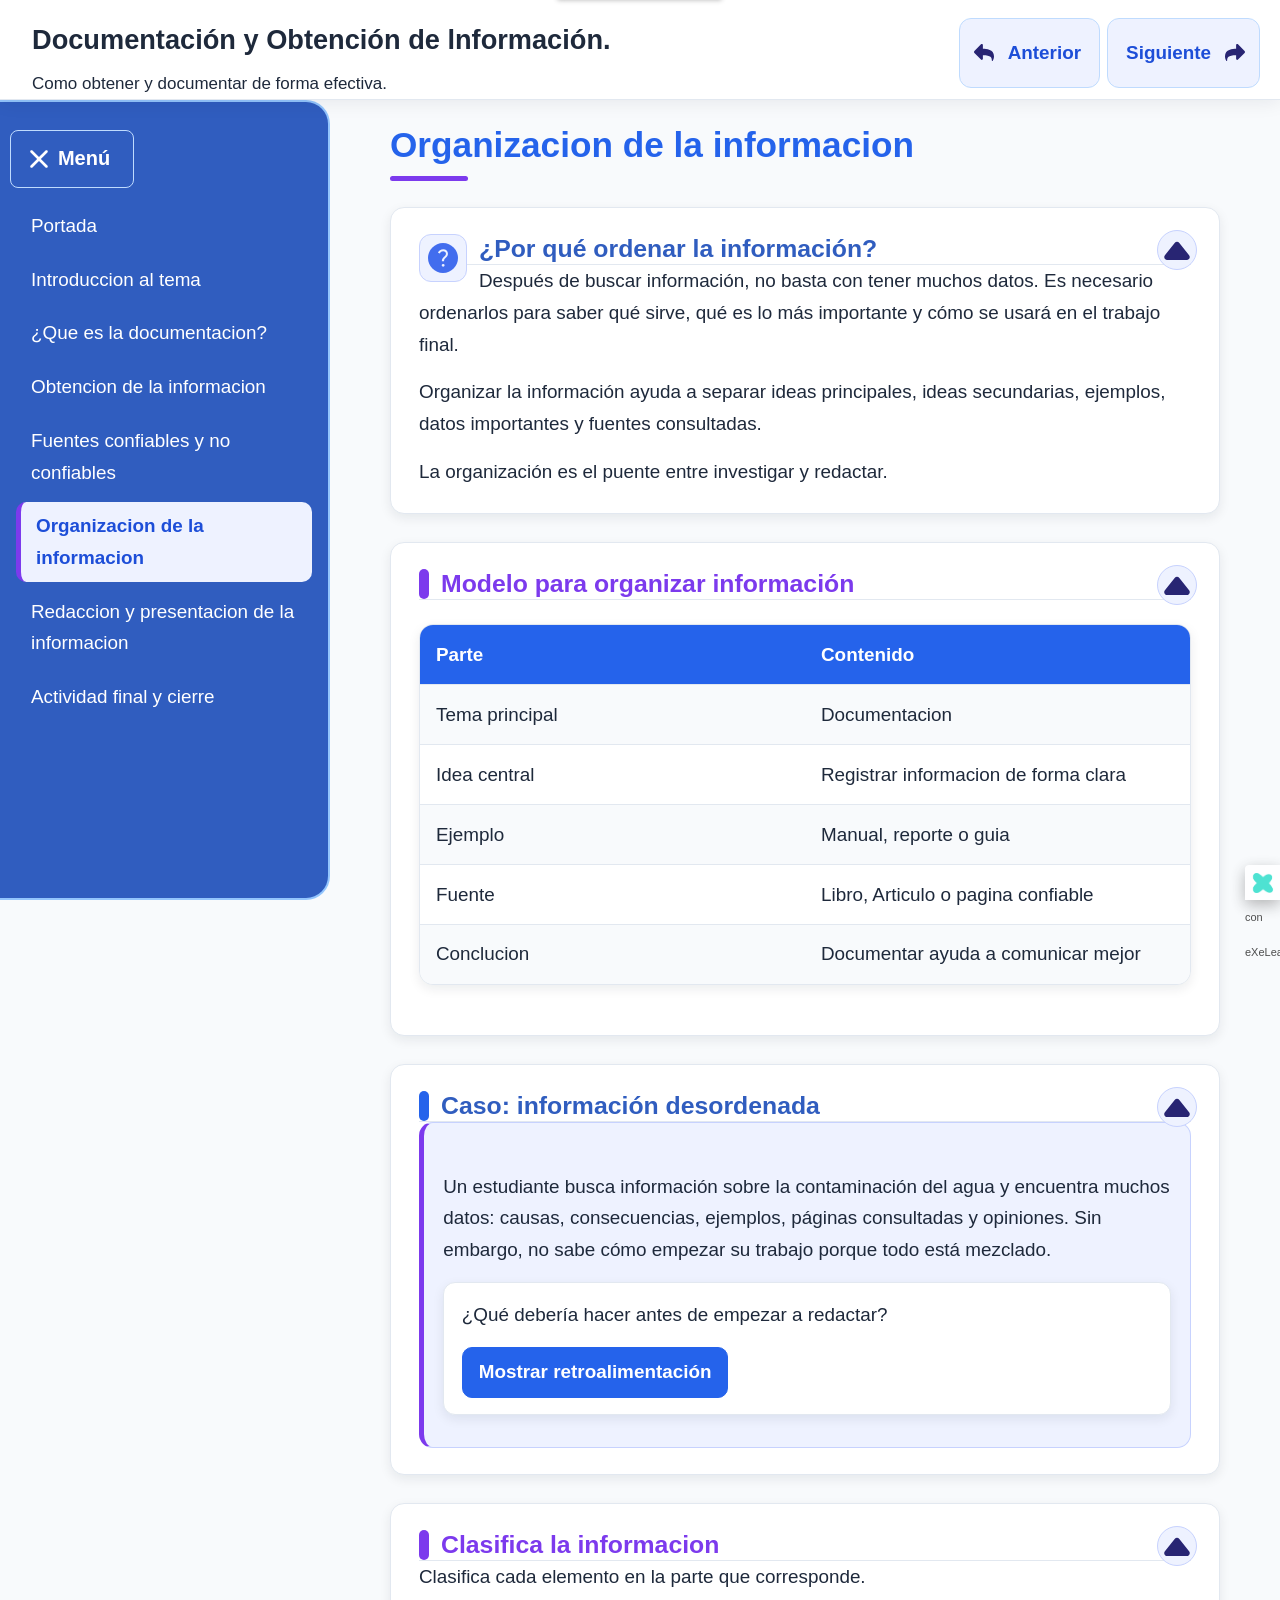
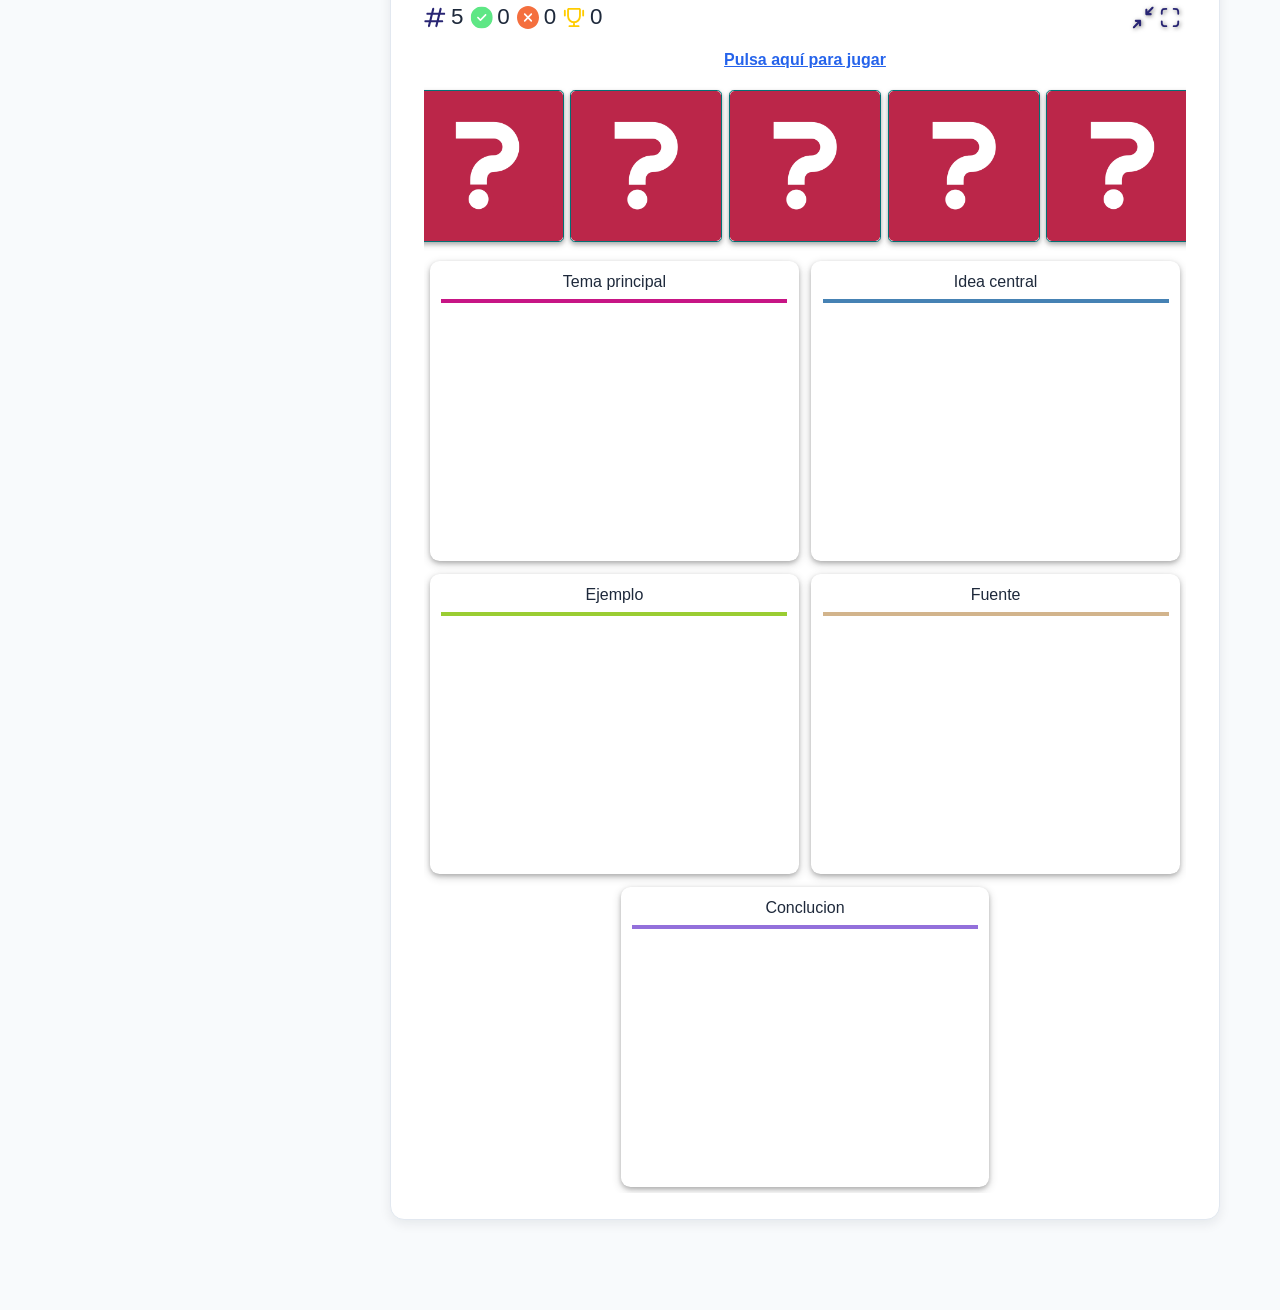
==== html/organizacion-de-la-informacion.html @ 69bf5f98 "first commit" ====
<!DOCTYPE html>
<html lang="es" id="exe-page-mq130oiy-ydrjryz20">
<head>
<meta charset="utf-8">
<meta name="generator" content="eXeLearning v4.0.0">
<meta name="viewport" content="width=device-width, initial-scale=1">
<title>Organizacion de la informacion | Documentación y Obtención de lnformación. </title>
<link rel="icon" type="image/x-icon" href="../libs/favicon.ico">
<meta name="description" content="Explicar la importancia de la documentación y la obtención de información, mostrando cómo identificar fuentes confiables, organizar datos relevantes y transformar la información encontrada en conocimiento útil.">
<script>document.querySelector("html").classList.add("js");</script><script src="../libs/jquery/jquery.min.js"> </script><script src="../libs/common_i18n.js"> </script><script src="../libs/common.js"> </script><script src="../libs/exe_export.js"> </script><script src="../libs/bootstrap/bootstrap.bundle.min.js"> </script><link rel="stylesheet" href="../libs/bootstrap/bootstrap.min.css">
<script src="../idevices/text/text.js"></script><link rel="stylesheet" href="../idevices/text/text.css">
<script src="../idevices/casestudy/casestudy.js"></script><link rel="stylesheet" href="../idevices/casestudy/casestudy.css">
<script src="../idevices/classify/classify.js"></script><link rel="stylesheet" href="../idevices/classify/classify.css">
<script src="../libs/jquery-ui/jquery-ui.min.js"> </script>
<link rel="stylesheet" href="../content/css/base.css"><script src="../theme/style.js"> </script><link rel="stylesheet" href="../theme/style.css">
</head>
<body class="exe-export exe-web-site">
<script>document.body.className+=" js"</script>
<div class="exe-content exe-export pre-js siteNav-hidden"><a href="#page-mq130oiy-ydrjryz20" id="skipNav">Skip to content</a> <nav id="siteNav">
<ul>
<li> <a href="../index.html" class="main-node no-ch">Portada</a>
</li>
<li> <a href="../html/introduccion-al-tema.html" class="no-ch">Introduccion al tema</a>
</li>
<li> <a href="../html/que-es-la-documentacion.html" class="no-ch">¿Que es la documentacion?</a>
</li>
<li> <a href="../html/obtencion-de-la-informacion.html" class="no-ch">Obtencion de la informacion</a>
</li>
<li> <a href="../html/fuentes-confiables-y-no-confiables.html" class="no-ch">Fuentes confiables y no confiables</a>
</li>
<li class="active"> <a href="../html/organizacion-de-la-informacion.html" class="active no-ch">Organizacion de la informacion</a>
</li>
<li> <a href="../html/redaccion-y-presentacion-de-la-informacion.html" class="no-ch">Redaccion y presentacion de la informacion</a>
</li>
<li> <a href="../html/actividad-final-y-cierre.html" class="no-ch">Actividad final y cierre</a>
</li>
</ul>
</nav><main id="page-mq130oiy-ydrjryz20" class="page"> 
<header class="main-header">
<div class="package-header"><p class="package-title">Documentación y Obtención de lnformación. </p>
<p class="package-subtitle">Como obtener y documentar de forma efectiva. </p></div>
<div class="page-header"><h1 class="page-title">Organizacion de la informacion</h1></div>
</header><div id="page-content-page-mq130oiy-ydrjryz20" class="page-content">
<article id="block-1780632795931-3uf48lywb" class="box">
<header class="box-head">
<div class="box-icon exe-icon">
<img src="../theme/icons/ask.svg" alt="">
</div>
<h1 class="box-title">¿Por qué ordenar la información?</h1>
<button class="box-toggle box-toggle-on" title="Toggle content">
<span>Toggle content</span>
</button></header>
<div class="box-content">
<div id="idevice-1780632795929-e2ppv6l71" class="idevice_node text" data-idevice-path="../idevices/text/" data-idevice-type="text" data-idevice-component-type="json" data-idevice-json-data="{&quot;ideviceId&quot;:&quot;idevice-1780632795929-e2ppv6l71&quot;}">
<div class="exe-text-template">
    <p>Después de buscar información, no basta con tener muchos datos. Es necesario ordenarlos para saber qué sirve, qué es lo más importante y cómo se usará en el trabajo final.</p>
<p>Organizar la información ayuda a separar ideas principales, ideas secundarias, ejemplos, datos importantes y fuentes consultadas.</p>
<p>La organización es el puente entre investigar y redactar.</p>
</div>
</div>
</div>
</article><article id="block-1780632850850-bao7h6eqj" class="box">
<header class="box-head no-icon">
<h1 class="box-title">Modelo para organizar información</h1>
<button class="box-toggle box-toggle-on" title="Toggle content">
<span>Toggle content</span>
</button></header>
<div class="box-content">
<div id="idevice-1780632850847-moa2357rj" class="idevice_node text" data-idevice-path="../idevices/text/" data-idevice-type="text" data-idevice-component-type="json" data-idevice-json-data="{&quot;ideviceId&quot;:&quot;idevice-1780632850847-moa2357rj&quot;}">
<div class="exe-text-template">
    <table style="width: 100%;" border="1">
<tbody>
<tr>
<td style="width: 49.9147%;">Parte</td>
<td style="width: 49.9147%;">Contenido</td>
</tr>
<tr>
<td style="width: 49.9147%;">Tema principal</td>
<td style="width: 49.9147%;">Documentacion</td>
</tr>
<tr>
<td style="width: 49.9147%;">Idea central</td>
<td style="width: 49.9147%;">Registrar informacion de forma clara</td>
</tr>
<tr>
<td style="width: 49.9147%;">Ejemplo</td>
<td style="width: 49.9147%;">Manual, reporte o guia</td>
</tr>
<tr>
<td style="width: 49.9147%;">Fuente</td>
<td style="width: 49.9147%;">Libro, Articulo o pagina confiable</td>
</tr>
<tr>
<td style="width: 49.9147%;">Conclucion</td>
<td style="width: 49.9147%;">Documentar ayuda a comunicar mejor</td>
</tr>
</tbody>
</table>
</div>
</div>
</div>
</article><article id="block-1780632972766-osoeto1he" class="box">
<header class="box-head no-icon">
<h1 class="box-title">Caso: información desordenada</h1>
<button class="box-toggle box-toggle-on" title="Toggle content">
<span>Toggle content</span>
</button></header>
<div class="box-content">
<div id="idevice-1780632972763-qhywcb0l6" class="idevice_node casestudy" data-idevice-path="../idevices/casestudy/" data-idevice-type="casestudy" data-idevice-component-type="json" data-idevice-json-data="{&quot;id&quot;:&quot;idevice-1780632972763-qhywcb0l6&quot;,&quot;typeGame&quot;:&quot;Case study&quot;,&quot;history&quot;:&quot;&lt;p&gt;Un estudiante busca información sobre la contaminación del agua y encuentra muchos datos: causas, consecuencias, ejemplos, páginas consultadas y opiniones. Sin embargo, no sabe cómo empezar su trabajo porque todo está mezclado.&lt;/p&gt;&quot;,&quot;textInfoDurationInput&quot;:&quot;&quot;,&quot;textInfoDurationTextInput&quot;:&quot;Duración&quot;,&quot;textInfoParticipantsInput&quot;:&quot;&quot;,&quot;textInfoParticipantsTextInput&quot;:&quot;Agrupamiento&quot;,&quot;activities&quot;:[{&quot;activity&quot;:&quot;&lt;p&gt;¿Qué debería hacer antes de empezar a redactar?&lt;/p&gt;&quot;,&quot;feedback&quot;:&quot;&lt;p&gt;Debe organizar la información en partes: tema principal, ideas centrales, ejemplos, datos importantes, fuentes y conclusión.&lt;/p&gt;&quot;,&quot;buttonCaption&quot;:&quot;Mostrar retroalimentación&quot;}]}" data-idevice-template="casestudy.html">
<div class="exe-casestudy-container">
  
        <div class="caseStudyContent">            
            <div class="CSP-Info mb-3">
                
            <dl>
                <div class="inline"><dt><span title=""></span></dt><dd></dd></div>
                <div class="inline"><dt><span title=""></span></dt><dd></dd></div>
            </dl>
            </div>
            <div class="CSP-History mb-3" >
                <p>Un estudiante busca información sobre la contaminación del agua y encuentra muchos datos: causas, consecuencias, ejemplos, páginas consultadas y opiniones. Sin embargo, no sabe cómo empezar su trabajo porque todo está mezclado.</p>
            </div>
            <div class="CSP-Activities mb-3">
                
                <div class="CSP-ActivityDiv ">
                    <div class="CSP-Activity mb-3">
                        <p>¿Qué debería hacer antes de empezar a redactar?</p>
                    </div>
                    
                    <div class="iDevice_buttons feedback-button js-required">
                        <input type="button" class="CSP-FeedbackBtn feedbacktooglebutton" value="Mostrar retroalimentación">
                    </div>
                    <div class="CSP-FeedbackText feedback js-feedback js-hidden" style="display: none;">
                        <p>Debe organizar la información en partes: tema principal, ideas centrales, ejemplos, datos importantes, fuentes y conclusión.</p>
                    </div>
                </div>
            
            </div>
        </div>
    
</div>

</div>
</div>
</article><article id="block-1780633073480-3ddskd3pc" class="box">
<header class="box-head no-icon">
<h1 class="box-title">Clasifica la informacion</h1>
<button class="box-toggle box-toggle-on" title="Toggle content">
<span>Toggle content</span>
</button></header>
<div class="box-content">
<div id="idevice-1780633073474-6l56wuus0" class="idevice_node classify" data-idevice-path="../idevices/classify/" data-idevice-type="classify">
<div class="clasifica-IDevice"><div class="game-evaluation-ids js-hidden" data-id="idevice-1780633073474-6l56wuus0" data-evaluationb="false" data-evaluationid="a6e4c519-b3cd-446b-b4f0-3c8caa23bd8f"></div><div class="clasifica-feedback-game"></div><div class="clasifica-instructions"><p>Clasifica cada elemento en la parte que corresponde.</p></div><div class="clasifica-DataGame js-hidden">%E9%B0%E6%EB%E2%F7%D5%F3%FF%F7%B0%A8%B0%D1%FE%F3%E1%FB%F4%FB%F1%F3%B0%BE%B0%F3%E7%E6%FA%FD%E0%B0%A8%B0%B0%BE%B0%FB%FC%E1%E6%E0%E7%F1%E6%FB%FD%FC%E1%B0%A8%B0%AE%E2%AC%D1%FE%F3%E1%FB%F4%FB%F1%F3%B2%F1%F3%F6%F3%B2%F7%FE%F7%FF%F7%FC%E6%FD%B2%F7%FC%B2%FE%F3%B2%E2%F3%E0%E6%F7%B2%E3%E7%F7%B2%F1%FD%E0%E0%F7%E1%E2%FD%FC%F6%F7%BC%AE%BD%E2%AC%B0%BE%B0%E1%FA%FD%E5%DF%FB%FC%FB%FF%FB%E8%F7%B0%A8%F4%F3%FE%E1%F7%BE%B0%FB%E6%FB%FC%F7%E0%F3%E0%EB%B0%A8%E9%B0%E1%FA%FD%E5%D1%FE%E7%F7%B0%A8%F4%F3%FE%E1%F7%BE%B0%F1%FE%E7%F7%D5%F3%FF%F7%B0%A8%B0%B0%BE%B0%E2%F7%E0%F1%F7%FC%E6%F3%F5%F7%D1%FE%E7%F7%B0%A8%A6%A2%BE%B0%E1%FA%FD%E5%D1%FD%F6%F7%D3%F1%F1%F7%E1%E1%B0%A8%F4%F3%FE%E1%F7%BE%B0%F1%FD%F6%F7%D3%F1%F1%F7%E1%E1%B0%A8%B0%B0%BE%B0%FF%F7%E1%E1%F3%F5%F7%D1%FD%F6%F7%D3%F1%F1%F7%E1%E1%B0%A8%B0%B0%EF%BE%B0%E5%FD%E0%F6%E1%D5%F3%FF%F7%B0%A8%C9%E9%B0%E6%EB%E2%F7%B0%A8%A3%BE%B0%EA%B0%A8%A2%BE%B0%EB%B0%A8%A2%BE%B0%F3%E7%E6%FA%FD%E0%B0%A8%B0%B0%BE%B0%F3%FE%E6%B0%A8%B0%B0%BE%B0%E7%E0%FE%B0%A8%B0%B0%BE%B0%F3%E7%F6%FB%FD%B0%A8%B0%B0%BE%B0%F7%C6%F7%EA%E6%B0%A8%B0%D6%FD%F1%E7%FF%F7%FC%E6%F3%F1%FB%FD%FC%B0%BE%B0%F1%FD%FE%FD%E0%B0%A8%B0%B1%A2%A2%A2%A2%A2%A2%B0%BE%B0%F0%F3%F1%F9%F1%FD%FE%FD%E0%B0%A8%B0%B1%F4%F4%F4%F4%F4%F4%B0%BE%B0%F5%E0%FD%E7%E2%B0%A8%A2%BE%B0%FF%E1%F5%DA%FB%E6%B0%A8%B0%B0%BE%B0%FF%E1%F5%D7%E0%E0%FD%E0%B0%A8%B0%B0%EF%BE%E9%B0%E6%EB%E2%F7%B0%A8%A3%BE%B0%EA%B0%A8%A2%BE%B0%EB%B0%A8%A2%BE%B0%F3%E7%E6%FA%FD%E0%B0%A8%B0%B0%BE%B0%F3%FE%E6%B0%A8%B0%B0%BE%B0%E7%E0%FE%B0%A8%B0%B0%BE%B0%F3%E7%F6%FB%FD%B0%A8%B0%B0%BE%B0%F7%C6%F7%EA%E6%B0%A8%B0%C0%F7%F5%FB%E1%E6%E0%F3%E0%B2%FB%FC%F4%FD%E0%FF%F3%F1%FB%FD%FC%B2%F6%F7%B2%F4%FD%E0%FF%F3%B2%F1%FE%F3%E0%F3%B0%BE%B0%F1%FD%FE%FD%E0%B0%A8%B0%B1%A2%A2%A2%A2%A2%A2%B0%BE%B0%F0%F3%F1%F9%F1%FD%FE%FD%E0%B0%A8%B0%B1%F4%F4%F4%F4%F4%F4%B0%BE%B0%F5%E0%FD%E7%E2%B0%A8%A3%BE%B0%FF%E1%F5%DA%FB%E6%B0%A8%B0%B0%BE%B0%FF%E1%F5%D7%E0%E0%FD%E0%B0%A8%B0%B0%EF%BE%E9%B0%E6%EB%E2%F7%B0%A8%A3%BE%B0%EA%B0%A8%A2%BE%B0%EB%B0%A8%A2%BE%B0%F3%E7%E6%FA%FD%E0%B0%A8%B0%B0%BE%B0%F3%FE%E6%B0%A8%B0%B0%BE%B0%E7%E0%FE%B0%A8%B0%B0%BE%B0%F3%E7%F6%FB%FD%B0%A8%B0%B0%BE%B0%F7%C6%F7%EA%E6%B0%A8%B0%DF%F3%FC%E7%F3%FE%BE%B2%E0%F7%E2%FD%E0%E6%F7%B2%FD%B2%F5%E7%FB%F3%B0%BE%B0%F1%FD%FE%FD%E0%B0%A8%B0%B1%A2%A2%A2%A2%A2%A2%B0%BE%B0%F0%F3%F1%F9%F1%FD%FE%FD%E0%B0%A8%B0%B1%F4%F4%F4%F4%F4%F4%B0%BE%B0%F5%E0%FD%E7%E2%B0%A8%A0%BE%B0%FF%E1%F5%DA%FB%E6%B0%A8%B0%B0%BE%B0%FF%E1%F5%D7%E0%E0%FD%E0%B0%A8%B0%B0%EF%BE%E9%B0%E6%EB%E2%F7%B0%A8%A3%BE%B0%EA%B0%A8%A2%BE%B0%EB%B0%A8%A2%BE%B0%F3%E7%E6%FA%FD%E0%B0%A8%B0%B0%BE%B0%F3%FE%E6%B0%A8%B0%B0%BE%B0%E7%E0%FE%B0%A8%B0%B0%BE%B0%F3%E7%F6%FB%FD%B0%A8%B0%B0%BE%B0%F7%C6%F7%EA%E6%B0%A8%B0%DE%FB%F0%E0%FD%B2%F3%E0%E6%FB%F1%E7%FE%FD%B2%FD%B2%E2%F3%F5%FB%FC%F3%B2%F1%FD%FC%F4%FB%F3%F0%FE%F7%B0%BE%B0%F1%FD%FE%FD%E0%B0%A8%B0%B1%A2%A2%A2%A2%A2%A2%B0%BE%B0%F0%F3%F1%F9%F1%FD%FE%FD%E0%B0%A8%B0%B1%F4%F4%F4%F4%F4%F4%B0%BE%B0%F5%E0%FD%E7%E2%B0%A8%A1%BE%B0%FF%E1%F5%DA%FB%E6%B0%A8%B0%B0%BE%B0%FF%E1%F5%D7%E0%E0%FD%E0%B0%A8%B0%B0%EF%BE%E9%B0%E6%EB%E2%F7%B0%A8%A3%BE%B0%EA%B0%A8%A2%BE%B0%EB%B0%A8%A2%BE%B0%F3%E7%E6%FA%FD%E0%B0%A8%B0%B0%BE%B0%F3%FE%E6%B0%A8%B0%B0%BE%B0%E7%E0%FE%B0%A8%B0%B0%BE%B0%F3%E7%F6%FB%FD%B0%A8%B0%B0%BE%B0%F7%C6%F7%EA%E6%B0%A8%B0%D6%FD%F1%E7%FF%F7%FC%E6%F3%E0%B2%F3%EB%E7%F6%F3%B2%F3%B2%F1%FD%FF%E7%FC%FB%F1%F3%E0%B2%FF%F7%F8%FD%E0%B0%BE%B0%F1%FD%FE%FD%E0%B0%A8%B0%B1%A2%A2%A2%A2%A2%A2%B0%BE%B0%F0%F3%F1%F9%F1%FD%FE%FD%E0%B0%A8%B0%B1%F4%F4%F4%F4%F4%F4%B0%BE%B0%F5%E0%FD%E7%E2%B0%A8%A6%BE%B0%FF%E1%F5%DA%FB%E6%B0%A8%B0%B0%BE%B0%FF%E1%F5%D7%E0%E0%FD%E0%B0%A8%B0%B0%EF%CF%BE%B0%FB%E1%C1%F1%FD%E0%FF%B0%A8%A2%BE%B0%E6%F7%EA%E6%D0%E7%E6%E6%FD%FC%C1%F1%FD%E0%FF%B0%A8%B0%D5%E7%F3%E0%F6%F3%E0%B2%FE%F3%B2%E2%E7%FC%E6%E7%F3%F1%FBa%FC%B0%BE%B0%E0%F7%E2%F7%F3%E6%D3%F1%E6%FB%E4%FB%E6%EB%B0%A8%E6%E0%E7%F7%BE%B0%E5%F7%FB%F5%FA%E6%F7%F6%B0%A8%A3%A2%A2%BE%B0%E6%F7%EA%E6%D4%F7%F7%F6%D0%F3%F1%F9%B0%A8%B0%B0%BE%B0%E6%F7%EA%E6%D3%F4%E6%F7%E0%B0%A8%B0%B0%BE%B0%F4%F7%F7%F6%D0%F3%F1%F9%B0%A8%F4%F3%FE%E1%F7%BE%B0%E2%F7%E0%F1%F7%FC%E6%F3%F8%F7%D4%D0%B0%A8%A3%A2%A2%BE%B0%F1%E7%E1%E6%FD%FF%DF%F7%E1%E1%F3%F5%F7%E1%B0%A8%F4%F3%FE%E1%F7%BE%B0%E2%F7%E0%F1%F7%FC%E6%F3%F8%F7%C3%E7%F7%E1%E6%FB%FD%FC%E1%B0%A8%A3%A2%A2%BE%B0%E6%FB%FF%F7%B0%A8%A2%BE%B0%E4%F7%E0%E1%FB%FD%FC%B0%A8%A2%BC%AA%BE%B0%F5%E0%FD%E7%E2%E1%B0%A8%C9%B0%C6%F7%FF%F3%B2%E2%E0%FB%FC%F1%FB%E2%F3%FE%B0%BE%B0%DB%F6%F7%F3%B2%F1%F7%FC%E6%E0%F3%FE%B0%BE%B0%D7%F8%F7%FF%E2%FE%FD%B0%BE%B0%D4%E7%F7%FC%E6%F7%B0%BE%B0%D1%FD%FC%F1%FE%E7%F1%FB%FD%FC%B0%BE%B0%D5%E0%E7%E2%FD%B2%A4%B0%BE%B0%D5%E0%E7%E2%FD%B2%A5%B0%BE%B0%D5%E0%E7%E2%FD%B2%AA%B0%BE%B0%D5%E0%E7%E2%FD%B2%AB%B0%CF%BE%B0%FC%E7%FF%F0%F7%E0%D5%E0%FD%E7%E2%E1%B0%A8%A7%BE%B0%F5%F3%FF%F7%DE%F7%E4%F7%FE%B0%A8%A0%BE%B0%F7%E4%F3%FE%E7%F3%E6%FB%FD%FC%B0%A8%F4%F3%FE%E1%F7%BE%B0%F7%E4%F3%FE%E7%F3%E6%FB%FD%FC%DB%D6%B0%A8%B0%F3%A4%F7%A6%F1%A7%A3%AB%BF%F0%A1%F1%F6%BF%A6%A6%A4%F0%BF%F0%A6%F4%A2%BF%A1%F1%AA%F1%F3%F3%A0%A1%F0%F6%AA%F4%B0%BE%B0%FB%FF%F5%D1%F3%E0%F6%B0%A8%B0%B0%BE%B0%FB%F6%B0%A8%B0%FB%F6%F7%E4%FB%F1%F7%BF%A3%A5%AA%A2%A4%A1%A1%A2%A5%A1%A6%A5%A6%BF%A4%FE%A7%A4%E5%E7%E7%E1%A2%B0%BE%B0%FF%E1%F5%E1%B0%A8%E9%B0%FF%E1%F5%C1%E7%F0%FF%FB%E6%B0%A8%B0%D7%FC%E4%FB%F3%E0%B0%BE%B0%FF%E1%F5%D1%FE%E7%F7%B0%A8%B03%D5%F7%FC%FB%F3%FE%B3%B2%DE%F3%B2%E2%FB%E1%E6%F3%B2%F7%E1%A8%B0%BE%B0%FF%E1%F5%D1%FD%F6%F7%D3%F1%F1%F7%E1%E1%B0%A8%B0%D1a%F6%FB%F5%FD%B2%F6%F7%B2%F3%F1%F1%F7%E1%FD%B0%BE%B0%FF%E1%F5%C2%FE%F3%EB%D3%F5%F3%FB%FC%B0%A8%B0%D8%E7%F5%F3%E0%B2%FD%E6%E0%F3%B2%E4%F7%E8%B0%BE%B0%FF%E1%F5%C2%FE%F3%EB%C1%E6%F3%E0%E6%B0%A8%B0%C2%E7%FE%E1%F3%B2%F3%E3%E7%7F%B2%E2%F3%E0%F3%B2%F8%E7%F5%F3%E0%B0%BE%B0%FF%E1%F5%D7%E0%E0%FD%E0%E1%B0%A8%B0%D7%E0%E0%FD%E0%F7%E1%B0%BE%B0%FF%E1%F5%DA%FB%E6%E1%B0%A8%B0%D3%F1%FB%F7%E0%E6%FD%E1%B0%BE%B0%FF%E1%F5%C1%F1%FD%E0%F7%B0%A8%B0%C2%E7%FC%E6%E7%F3%F1%FBa%FC%B0%BE%B0%FF%E1%F5%C5%F7%FB%F5%FA%E6%B0%A8%B0%C2%F7%E1%FD%B0%BE%B0%FF%E1%F5%DF%FB%FC%FB%FF%FB%E8%F7%B0%A8%B0%DF%FB%FC%FB%FF%FB%E8%F3%E0%B0%BE%B0%FF%E1%F5%DF%F3%EA%FB%FF%FB%E8%F7%B0%A8%B0%DF%F3%EA%FB%FF%FB%E8%F3%E0%B0%BE%B0%FF%E1%F5%D4%E7%FE%FE%C1%F1%E0%F7%F7%FC%B0%A8%B0%C2%F3%FC%E6%F3%FE%FE%F3%B2%D1%FD%FF%E2%FE%F7%E6%F3%B0%BE%B0%FF%E1%F5%D7%EA%FB%E6%D4%E7%FE%FE%C1%F1%E0%F7%F7%FC%B0%A8%B0%C1%F3%FE%FB%E0%B2%F6%F7%FE%B2%FF%FD%F6%FD%B2%E2%F3%FC%E6%F3%FE%FE%F3%B2%F1%FD%FF%E2%FE%F7%E6%F3%B0%BE%B0%FF%E1%F5%DC%E7%FF%C3%E7%F7%E1%E6%FB%FD%FC%E1%B0%A8%B0%DCh%FF%F7%E0%FD%B2%F6%F7%B2%E2%E0%F7%F5%E7%FC%E6%F3%E1%B0%BE%B0%FF%E1%F5%DC%FD%DB%FF%F3%F5%F7%B0%A8%B0%C2%E0%F7%F5%E7%FC%E6%F3%B2%E1%FB%FC%B2%FB%FFs%F5%F7%FC%F7%E1%B0%BE%B0%FF%E1%F5%D1%FD%FD%FE%B0%A8%B03%D0%FB%F7%FC%B3%B0%BE%B0%FF%E1%F5%C1%E7%F1%F1%F7%E1%E1%F7%E1%B0%A8%B03%D1%FD%E0%E0%F7%F1%E6%FD%B3%B2%EE%B23%D7%EA%F1%F7%FE%F7%FC%E6%F7%B3%B2%EE%B23%D5%F7%FC%FB%F3%FE%B3%B2%EE%B23%DF%E7%EB%B2%F0%FB%F7%FC%B3%B2%EE%B23%C2%F7%E0%F4%F7%F1%E6%FD%B3%B0%BE%B0%FF%E1%F5%D4%F3%FB%FE%E7%E0%F7%E1%B0%A8%B03%DC%FD%B2%F7%E0%F3%B2%F7%E1%FD%B3%B2%EE%B23%DB%FC%F1%FD%E0%E0%F7%F1%E6%FD%B3%B2%EE%B23%DC%FD%B2%F7%E1%B2%F1%FD%E0%E0%F7%F1%E6%FD%B3%B2%EE%B23%DE%FD%B2%E1%F7%FC%E6%FB%FF%FD%E1%B3%B2%EE%B23%D7%E0%E0%FD%E0%B3%B0%BE%B0%FF%E1%F5%C6%E0%EB%D3%F5%F3%FB%FC%B0%A8%B0%DC%F7%F1%F7%E1%FB%E6%F3%E1%B2%F3%FE%B2%FF%F7%FC%FD%E1%B2%B7%E1%B7%B2%F6%F7%B2%E0%F7%E1%E2%E7%F7%E1%E6%F3%E1%B2%F1%FD%E0%E0%F7%F1%E6%F3%E1%B2%E2%F3%E0%F3%B2%FD%F0%E6%F7%FC%F7%E0%B2%FE%F3%B2%FB%FC%F4%FD%E0%FF%F3%F1%FBa%FC%BC%B2%DB%FC%E6%7B%FC%E6%F3%FE%FD%B2%F6%F7%B2%FC%E7%F7%E4%FD%BC%B0%BE%B0%FF%E1%F5%D7%FC%F6%D5%F3%FF%F7%C1%F1%FD%E0%F7%B0%A8%B0%D1%FD%FF%FB%F7%FC%F1%F7%B2%FE%F3%B2%E2%F3%E0%E6%FB%F6%F3%B2%F3%FC%E6%F7%E1%B2%F6%F7%B2%F5%E7%F3%E0%F6%F3%E0%B2%FE%F3%B2%E2%E7%FC%E6%E7%F3%F1%FBa%FC%BC%B0%BE%B0%FF%E1%F5%C1%F1%FD%E0%F7%C1%F1%FD%E0%FF%B0%A8%B0%DE%F3%B2%E2%E7%FC%E6%E7%F3%F1%FBa%FC%B2%FC%FD%B2%E1%F7%B2%E2%E7%F7%F6%F7%B2%F5%E7%F3%E0%F6%F3%E0%B2%E2%FD%E0%E3%E7%F7%B2%F7%E1%E6%F3%B2%E2s%F5%FB%FC%F3%B2%FC%FD%B2%F4%FD%E0%FF%F3%B2%E2%F3%E0%E6%F7%B2%B2%F6%F7%B2%E7%FC%B2%E2%F3%E3%E7%F7%E6%F7%B2%C1%D1%DD%C0%DF%BC%B0%BE%B0%FF%E1%F5%DD%FC%FE%EB%C1%F3%E4%F7%C1%F1%FD%E0%F7%B0%A8%B03%C1%FD%FE%FD%B2%E2%E7%F7%F6%F7%B2%F5%E7%F3%E0%F6%F3%E0%B2%FE%F3%B2%E2%E7%FC%E6%E7%F3%F1%FBa%FC%B2%E7%FC%F3%B2%E4%F7%E8%B3%B0%BE%B0%FF%E1%F5%DD%FC%FE%EB%C1%F3%E4%F7%B0%A8%B0%C1%FD%FE%FD%B2%E2%E7%F7%F6%F7%B2%F5%E7%F3%E0%F6%F3%E0%B2%E7%FC%F3%B2%E4%F7%E8%B0%BE%B0%FF%E1%F5%DB%FC%F4%FD%E0%FF%F3%E6%FB%FD%FC%B0%A8%B0%DB%FC%F4%FD%E0%FF%F3%F1%FBa%FC%B0%BE%B0%FF%E1%F5%CB%FD%E7%C1%F1%FD%E0%F7%B0%A8%B0%C1%E7%B2%E2%E7%FC%E6%E7%F3%F1%FBa%FC%B0%BE%B0%FF%E1%F5%D3%E7%E6%FA%FD%E0%B0%A8%B0%D3%E7%E6%FD%E0%7F%F3%B0%BE%B0%FF%E1%F5%DD%FC%FE%EB%C1%F3%E4%F7%D3%E7%E6%FD%B0%A8%B0%C1%E7%B2%E2%E7%FC%E6%E7%F3%F1%FBa%FC%B2%E1%F7%B2%F5%E7%F3%E0%F6%F3%E0s%B2%F6%F7%E1%E2%E7%7B%E1%B2%F6%F7%B2%F1%F3%F6%F3%B2%E2%E0%F7%F5%E7%FC%E6%F3%BC%B2%C1%FD%FE%FD%B2%E2%E7%F7%F6%F7%B2%F8%E7%F5%F3%E0%B2%E7%FC%F3%B2%E4%F7%E8%BC%B0%BE%B0%FF%E1%F5%C1%F3%E4%F7%D3%E7%E6%FD%B0%A8%B0%C1%E7%B2%E2%E7%FC%E6%E7%F3%F1%FBa%FC%B2%E1%F7%B2%F5%E7%F3%E0%F6%F3%E0s%B2%F3%E7%E6%FD%FFs%E6%FB%F1%F3%FF%F7%FC%E6%F7%B2%F6%F7%E1%E2%E7%7B%E1%B2%F6%F7%B2%F1%F3%F6%F3%B2%E2%E0%F7%F5%E7%FC%E6%F3%BC%B0%BE%B0%FF%E1%F5%C1%F7%E4%F7%E0%F3%FE%C1%F1%FD%E0%F7%B0%A8%B0%C2%E7%F7%F6%F7%B2%F5%E7%F3%E0%F6%F3%E0%B2%FE%F3%B2%E2%E7%FC%E6%E7%F3%F1%FBa%FC%B2%E6%F3%FC%E6%F3%E1%B2%E4%F7%F1%F7%E1%B2%F1%FD%FF%FD%B2%E3%E7%FB%F7%E0%F3%B0%BE%B0%FF%E1%F5%CB%FD%E7%DE%F3%E1%E6%C1%F1%FD%E0%F7%B0%A8%B0%DE%F3%B2h%FE%E6%FB%FF%F3%B2%E2%E7%FC%E6%E7%F3%F1%FBa%FC%B2%F5%E7%F3%E0%F6%F3%F6%F3%B2%F7%E1%B0%BE%B0%FF%E1%F5%D3%F1%E6%FB%E6%EB%D1%FD%FF%E2%FE%EB%B0%A8%B0%CB%F3%B2%FA%F3%B2%E0%F7%F3%FE%FB%E8%F3%F6%FD%B2%F7%E1%E6%F3%B2%F3%F1%E6%FB%E4%FB%F6%F3%F6%BC%B0%BE%B0%FF%E1%F5%C2%FE%F3%EB%C1%F7%E4%F7%E0%F3%FE%C6%FB%FF%F7%E1%B0%A8%B0%C2%E7%F7%F6%F7%B2%E0%F7%F3%FE%FB%E8%F3%E0%B2%F7%E1%E6%F3%B2%F3%F1%E6%FB%E4%FB%F6%F3%F6%B2%F1%E7%F3%FC%E6%F3%E1%B2%E4%F7%F1%F7%E1%B2%E3%E7%FB%F7%E0%F3%B0%BE%B0%FF%E1%F5%D1%FE%FD%E1%F7%B0%A8%B0%D1%F7%E0%E0%F3%E0%B0%BE%B0%FF%E1%F5%D3%E7%F6%FB%FD%B0%A8%B0%D3%E7%F6%FB%FD%B0%BE%B0%FF%E1%F5%CB%F7%E1%B0%A8%B0%C1%7F%B0%BE%B0%FF%E1%F5%DC%FD%B0%A8%B0%DC%FD%B0%BE%B0%FF%E1%F5%C6%FB%FF%F7%DD%E4%F7%E0%B0%A8%B0%C6%E7%B2%E6%FB%F7%FF%E2%FD%B2%FA%F3%B2%F4%FB%FC%F3%FE%FB%E8%F3%F6%FD%BC%B2%DB%FC%E6%7B%FC%E6%F3%FE%FD%B2%F6%F7%B2%FC%E7%F7%E4%FD%B0%BE%B0%FF%F5%E1%D5%F3%FF%F7%C1%E6%F3%E0%E6%B0%A8%B03%D7%FE%B2%F8%E7%F7%F5%FD%B2%FA%F3%B2%F1%FD%FF%F7%FC%E8%F3%F6%FD%B3%B2%D3%E0%E0%F3%E1%E6%E0%F3%B2%F1%F3%F6%F3%B2%E6%F3%E0%F8%F7%E6%F3%B2%FA%F3%E1%E6%F3%B2%E1%E7%B2%F1%FD%FC%E6%F7%FC%F7%F6%FD%E0%B0%BE%B0%FF%E1%F5%C1%F7%FE%F7%F1%E6%D1%F3%E0%F6%B0%A8%B0%C1%F7%FE%F7%F1%F1%FB%FD%FC%F3%B2%FD%E6%E0%F3%B2%E6%F3%E0%F8%F7%E6%F3%B0%BE%B0%FF%E1%F5%C1%F7%FE%F7%F1%E6%D1%F3%E0%F6%DD%FC%F7%B0%A8%B0%C1%F7%FE%F7%F1%F1%FB%FD%FC%F3%B2%E7%FC%F3%B2%E6%F3%E0%F8%F7%E6%F3%B0%BE%B0%FF%E1%F5%C0%F7%F0%FD%FD%E6%B0%A8%B0%C0%F7%FB%FC%FB%F1%FB%F3%E0%B0%BE%B0%FF%E1%F5%C6%F7%E1%E6%C2%F3%E1%E1%F7%F6%B0%A8%B03%D5%F7%FC%FB%F3%FE%B3%B23%C2%E0%E7%F7%F0%F3%B2%E1%E7%E2%F7%E0%F3%F6%F3%B3%B0%BE%B0%FF%E1%F5%C6%F7%E1%E6%D4%F3%FB%FE%F7%F6%B0%A8%B0%DC%FD%B2%FA%F3%E1%B2%E1%E7%E2%F7%E0%F3%F6%FD%B2%FE%F3%B2%E2%E0%E7%F7%F0%F3%BC%B2%DB%FC%E6%7B%FC%E6%F3%FE%FD%B2%F6%F7%B2%FC%E7%F7%E4%FD%B0%BE%B0%FF%E1%F5%C0%F7%F0%FD%FD%E6%D5%F3%FF%F7%B0%A8%B0-%D6%F7%E1%F7%F3%E1%B2%E0%F7%FB%FC%FB%F1%FB%F3%E0%B2%F7%E1%E6%F3%B2%E2%F3%E0%E6%FB%F6%F3%AD%B0%BE%B0%FF%E1%F5%D1%FD%FC%E6%FB%FC%E7%F7%B0%A8%B0%D1%FD%FC%E6%FB%FC%E7%F3%E0%B0%BE%B0%FF%E1%F5%C1%FA%FD%E5%D3%FC%E1%E5%F7%E0%E1%B0%A8%B0%D1%FD%FF%E2%E0%FD%F0%F3%E0%B2%E0%F7%E1%E7%FE%E6%F3%F6%FD%E1%B0%BE%B0%FF%E1%F5%C7%FC%F3%FC%E1%E5%F7%E0%F7%F6%C3%E7%F7%E1%E6%FB%FD%FC%E1%B0%A8%B0%C6%F7%B2%FA%F3%FC%B2%E3%E7%F7%F6%F3%F6%FD%B2%B7%E1%B2%E6%F3%E0%F8%F7%E6%F3%E1%B2%E2%FD%E0%B2%F1%FD%FE%FD%F1%F3%E0%B2%F1%FD%E0%E0%F7%F1%E6%F3%FF%F7%FC%E6%F7%BC%B2-%C3%E7%FB%F7%E0%F7%E1%B2%FB%FC%E6%F7%FC%E6%F3%E0%FE%FD%B2%F6%F7%B2%FC%E7%F7%E4%FD%AD%B0%BE%B0%FF%E1%F5%D3%FE%FE%D1%FD%E0%E0%F7%F1%E6%B0%A8%B03%D5%F7%FC%FB%F3%FE%B3%B23%C6%FD%F6%FD%B2%E2%F7%E0%F4%F7%F1%E6%FD%B3%B0%BE%B0%FF%E1%F5%C6%FD%FD%DF%F3%FC%EB%C6%E0%FB%F7%E1%B0%A8%B03%D7%E1%E6%E7%E2%F7%FC%F6%FD%B3%B2%DA%F3%E1%B2%E0%F7%E1%E7%F7%FE%E6%FD%B2%F7%E1%E6%F3%B2%F3%F1%E6%FB%E4%FB%F6%F3%F6%B2%F7%FC%B2%B7%E1%B2%FB%FC%E6%F7%FC%E6%FD%E1%BC%B23%C1%F7%F5%E7%E0%FD%B2%E3%E7%F7%B2%E2%E7%F7%F6%F7%E1%B2%FA%F3%F1%F7%E0%FE%FD%B2%FFs%E1%B2%E0s%E2%FB%F6%FD%B3%B0%BE%B0%FF%E1%F5%C3%A7%B0%A8%B0%DC%FD%B2%FA%F3%E1%B2%F1%FD%FE%FD%F1%F3%F6%FD%B2%B7%E1%B2%E6%F3%E0%F8%F7%E6%F3%E1%B2%F7%FC%B2%E1%E7%B2%FE%E7%F5%F3%E0%BC%B23%DB%FC%E6%7B%FC%E6%F3%FE%FD%B2%F6%F7%B2%FC%E7%F7%E4%FD%B3%B0%BE%B0%FF%E1%F5%C3%A5%B0%A8%B03%D7%E1%E6%E7%E2%F7%FC%F6%FD%B3%B2%DA%F3%E1%B2%F1%FE%F3%E1%FB%F4%FB%F1%F3%F6%FD%B2%F1%FD%E0%E0%F7%F1%E6%F3%FF%F7%FC%E6%F7%B2%FE%F3%B2%FF%F3%EB%FD%E0%B2%E2%F3%E0%E6%F7%B2%F6%F7%B2%FE%F3%E1%B2%E6%F3%E0%F8%F7%E6%F3%E1%BE%B2%B7%E1%BE%B2%E2%F7%E0%FD%B2%F3h%FC%B2%E2%E7%F7%F6%F7%E1%B2%FF%F7%F8%FD%E0%F3%E0%B0%BE%B0%FF%E1%F5%C3%AB%B0%A8%B03%DF%F3%F5%FC%7F%F4%FB%F1%FD%B3%B2%C6%F3%FC%B2%E1%FD%FE%FD%B2%E6%F7%B2%FA%F3%FC%B2%E3%E7%F7%F6%F3%F6%FD%B2%B7%E1%B2%E6%F3%E0%F8%F7%E6%F3%E1%B2%E2%FD%E0%B2%F1%FD%FE%FD%F1%F3%E0%B2%F1%FD%E0%E0%F7%F1%E6%F3%FF%F7%FC%E6%F7%BC%B2%D0%E7%E1%F1%F3%B2%FE%F3%B2%E2%F7%E0%F4%F7%F1%F1%FBa%FC%B0%BE%B0%FF%E1%F5%C1%F3%E4%F7%D5%F3%FF%F7%D3%E7%E6%FD%B0%A8%B0%C1%E7%B2%E2%E7%FC%E6%E7%F3%F1%FBa%FC%B2%E1%F7%B2%F5%E7%F3%E0%F6%F3%E0s%B2%F3%E7%E6%FD%FFs%E6%FB%F1%F3%FF%F7%FC%E6%F7%B2%F3%FE%B2%F4%FB%FC%F3%FE%FB%E8%F3%E0%B2%F7%FE%B2%F8%E7%F7%F5%FD%BC%B0%BE%B0%FF%E1%F5%DD%FC%FE%EB%C1%F3%E4%F7%D5%F3%FF%F7%D3%E7%E6%FD%B0%A8%B0%C1%E7%B2%E2%E7%FC%E6%E7%F3%F1%FBa%FC%B2%E1%F7%B2%F5%E7%F3%E0%F6%F3%E0s%B2%F3%E7%E6%FD%FFs%E6%FB%F1%F3%FF%F7%FC%E6%F7%B2%F3%FE%B2%F4%FB%FC%F3%FE%FB%E8%F3%E0%B2%F7%FE%B2%F8%E7%F7%F5%FD%BC%B2%C1%FD%FE%FD%B2%E2%E7%F7%F6%F7%E1%B2%F8%E7%F5%F3%E0%B2%E7%FC%F3%B2%E4%F7%E8%BC%B0%BE%B0%FF%E1%F5%D7%FC%F6%D5%F3%FF%F7%E0%C1%F1%FD%E0%F7%B0%A8%B0%C1%FD%FE%FD%B2%E2%E7%F7%F6%F7%E1%B2%F5%E7%F3%E0%F6%F3%E0%B2%E6%E7%B2%E2%E7%FC%E6%E7%F3%F1%FBa%FC%B2%E6%E0%F3%E1%B2%F4%FB%FC%F3%FE%FB%E8%F3%E0%B2%FE%F3%B2%E2%F3%E0%E6%FB%F6%F3%BC%B0%BE%B0%FF%E1%F5%C7%FC%F1%FD%FF%E2%FE%F7%E6%F7%F6%D3%F1%E6%FB%E4%FB%E6%EB%B0%A8%B0%D3%F1%E6%FB%E4%FB%F6%F3%F6%B2%FC%FD%B2%F1%FD%FF%E2%FE%F7%E6%F3%F6%F3%B0%BE%B0%FF%E1%F5%C1%E7%F1%F1%F7%E1%E1%F4%E7%FE%D3%F1%E6%FB%E4%FB%E6%EB%B0%A8%B0%D3%F1%E6%FB%E4%FB%F6%F3%F6%B2%E1%E7%E2%F7%E0%F3%F6%F3%BC%B2%C2%E7%FC%E6%E7%F3%F1%FBa%FC%A8%B2%B7%E1%B0%BE%B0%FF%E1%F5%C7%FC%E1%E7%F1%F1%F7%E1%E1%F4%E7%FE%D3%F1%E6%FB%E4%FB%E6%EB%B0%A8%B0%D3%F1%E6%FB%E4%FB%F6%F3%F6%B2%FC%FD%B2%E1%E7%E2%F7%E0%F3%F6%F3%BC%B2%C2%E7%FC%E6%E7%F3%F1%FBa%FC%A8%B2%B7%E1%B0%BE%B0%FF%E1%F5%C6%EB%E2%F7%D5%F3%FF%F7%B0%A8%B0%D1%FE%F3%E1%FB%F4%FB%F1%F3%B0%EF%EF</div><div class="clasifica-bns js-hidden">Su navegador no es compatible con esta herramienta.</div></div>
</div>
</div>
</article>
</div></main><div class="nav-buttons">
<a href="../html/fuentes-confiables-y-no-confiables.html" title="Anterior" class="nav-button nav-button-left"><span>Anterior</span></a>
<a href="../html/redaccion-y-presentacion-de-la-informacion.html" title="Siguiente" class="nav-button nav-button-right"><span>Siguiente</span></a>
</div>
<footer id="siteFooter"><div id="siteFooterContent"></div></footer>
</div>
<p id="made-with-eXe"> <a href="https://exelearning.net/" target="_blank" rel="noopener"> <span>Creado con eXeLearning <span>(nueva ventana)</span></span></a></p>
</body>
</html>
---- idevices/text/text.css ----
/* Text iDevice (export CSS) */
.exe-text-activity > div {
    display: flow-root;
}

.exe-text-activity div.inline {
    display: flex;
}

.exe-text-activity div.inline dt {
    margin: 0 0 0 auto;
}

.exe-text-activity div.inline dd {
    margin-left: 10px;
}

.idevice_node.text .iDevice_buttons.feedback-button {
    margin-bottom: 1em;
}
---- idevices/casestudy/casestudy.css ----
.caseStudyContent .inline {
    display: flex;
}

.caseStudyContent dt {
    margin: 0 0 0 auto;
}

.caseStudyContent dd {
    margin-left: 10px;
}

.idevice_node.text .iDevice_buttons.feedback-button {
    margin-bottom: 1em;
}

.caseStudyContent .CSP-ActivityDiv {
    margin-bottom: 2.5em;
}

.caseStudyContent .CSP-Activities .CSP-ActivityDiv:last-child {
    margin-bottom: 0;
}
---- idevices/classify/classify.css ----
.CQP-MainContainer a,
.CQP-MainContainer a:visited,
.CQP-MainContainer a:focus {
    border: 0;
    border-bottom: none;
    border-width: 0;
    text-decoration: none;
}

.noselect {
    -webkit-user-select: none;
    -ms-user-select: none;
    user-select: none;
}

/* Contenedor */
.CQP-MainContainer {
    font-size: 1rem;
    margin: 0 auto;
    padding: 0;
    width: 100%;
    height: auto;
    background-color: transparent;
    position: relative;
    /* overflow:hidden was here but has been moved to .CQP-Multimedia so that
       the drag helper (appended to .CQP-GameContainer) can extend freely
       beyond this element without being clipped, both in normal and fullscreen
       mode. .CQP-Multimedia clips .CQP-Slide (width:500%) instead. */
}

.CQP-MainContainer * {
    box-sizing: border-box;
}

.CQP-MainContainer p {
    margin: 0 !important;
    padding: 0 !important;
}

/* Instrucciones */
.CQP-instructions {
    margin: 0.3em auto;
    width: 100%;
    overflow: auto;
}

/* Minimizado */
.CQP-GameMinimize {
    margin: 1em auto;
    width: 100%;
}

.CQP-LinkMaximize {
    align-items: center;
    display: flex;
    justify-content: center;
}

.CQP-IconMinimize {
    height: 2em;
    margin-right: 0.5em;
    width: 2em;
}

/* Juego */
.CQP-GameContainer {
    margin: 0 auto;
    padding: 1em 0.3em 0 0.3em;
    position: relative;
    max-width: 1300px;
    width: 100%;
    min-height: auto;
    overflow: visible;
}

/* barra de puntuaciones */
.CQP-GameScoreBoard {
    align-items: center;
    display: flex;
    justify-content: space-between;
    margin-bottom: 0.3em;
    width: 100%;
    height: 1.1em;
}

.CQP-GameScoreBoard p {
    font-size: 1.4em !important;
    margin-right: 0.3em !important;
    text-align: center;
    vertical-align: middle;
}

.CQP-GameScores {
    align-items: center;
    display: flex;
    justify-content: flex-start;
}

.CQP-GameScores>p:last-child {
    text-align: left;
}

.CQP-LifesGame {
    align-items: center;
    display: flex;
    justify-content: center;
}

.CQP-NumberLifesGame {
    display: none;
}

.CQP-TimeNumber {
    align-items: center;
    display: flex;
    justify-content: flex-end;
}

.CQP-info {
    background-color: red;
}

.CQP-PTime {
    margin-left: 0.3em;
    min-width: 3.5em;
    text-align: center;
    width: auto;
}

.CQP-GameContainer .CQP-ETextDinamyc {
    overflow-wrap: anywhere;
    hyphens: auto
}

/* Pista */
.CQP-ShowClue,
.CQP-RebootGame {
    display: none;
}

.CQP-RebootGame p {
    text-align: center;
}

.CQP-RebootGame a {
    display: block;
    width: 4em;
}

.CQP-PShowClue {
    text-align: center;
    width: 100%;
}

/* Cartas */
.CQP-CardContainer {
    position: relative;
    margin: 0.2em;
    -webkit-perspective: 800px;
    -moz-perspective: 800px;
    -o-perspective: 800px;
    perspective: 800px;
    transition: transform 0.3s;
    min-width: 4em;
    max-width: 12em;
    width: 8em;
    z-index: 2;
    aspect-ratio: 1/1;
    display: inline-block;
}

.CQP-Slide .CQP-CardContainer {
    width: 4%;
}

.CQP-Container .CQP-CardContainer {
    width: 45%;
}

.CQP-Card {
    width: 100%;
    height: 100%;
    position: absolute;
    text-align: center;
    left: 0;
    top: 0;
    background-color: white;
    -webkit-transition: -webkit-transform 0.4s;
    -moz-transition: -moz-transform 0.4s;
    -o-transition: -o-transform 0.4s;
    transition: transform 0.4s;
    -webkit-transform-style: preserve-3d;
    -moz-transform-style: preserve-3d;
    -o-transform-style: preserve-3d;
    transform-style: preserve-3d;
    border: 1px solid rgb(3, 112, 116);
    box-shadow: 0 2px 4px 0 rgba(0, 0, 0, 0.20), 0 3px 6px 0 rgba(0, 0, 0, 0.19);
    border-radius: 0.3em;
}

.CQP-Card.flipped {
    -webkit-transform: rotateY(180deg);
    -moz-transform: rotateY(180deg);
    -o-transform: rotateY(180deg);
    transform: rotateY(180deg);
}

.CQP-Card .CQP-CardBack {
    width: 100%;
    text-align: left;
    text-align: center;
    background-color: white;
    -webkit-transform: rotateY(180deg);
    -moz-transform: rotateY(180deg);
    -o-transform: rotateY(180deg);
    transform: rotateY(180deg);
    border-radius: 0.3em;
}

.CQP-Card .CQP-CardFront,
.CQP-Card .CQP-CardBack {
    display: block;
    height: 100%;
    width: 100%;
    text-align: center;
    position: absolute;
    background-color: white;
    -webkit-backface-visibility: hidden;
    -moz-backface-visibility: hidden;
    -o-backface-visibility: hidden;
    backface-visibility: hidden;
}

.CQP-Card .CQP-CardFront {
    background-image: url(clasificaHome.png);
    background-size: 100%;
    background-position: center;
    border-radius: 0.3em;
}

.CQP-CardActive {
    border: 2px solid #ff0000;
    border-radius: 0.3em;
}

.CQP-CardOK {
    border: 2px solid #00ff00;
    border-radius: 0.3em;
}

.CQP-CardKO {
    border: 2px solid #ff0000;
    border-radius: 0.3em;
}

.CQP-Cover {
    z-index: 16;
}

.CQP-ImageContain {
    width: 94%;
    height: 94%;
    top: 3%;
    left: 3%;
    border-radius: 0.4em;
    display: flex;
    align-items: center;
    justify-content: center;
    position: absolute;
    background-color: white;
    display: flex;
}

.CQP-Image {
    position: absolute;
    top: 0;
    left: 0;
    right: 0;
    bottom: 0;
    max-width: 100%;
    max-height: 100%;
    margin: auto;
    object-fit: contain;
    display: block;
    border-radius: .4em;
}

.CQP-EText {
    border: none;
    position: absolute;
    width: 96%;
    height: 96%;
    padding: 0.1em;
    top: 2%;
    left: 2%;
    font-weight: 500;
    border-radius: 0.2em;
    display: flex;
    justify-content: center;
    align-items: center;
    overflow: hidden;
    font-size: 2em;
}

.CQP-ETextDinamyc {
    overflow-wrap: normal;
    word-break: normal;
    hyphens: none;
    width: 100%;
}

.CQP-Multimedia {
    background-color: transparent;
    border-radius: 0.3em;
    margin: 0 auto;
    width: 100%;
    position: relative;
    height: auto;
    /* Clips the off-screen portions of .CQP-Slide (width:500%; left:-200%)
       without affecting the drag helper, which lives in .CQP-GameContainer
       (a parent of this element) and is therefore not subject to this clip. */
    overflow: hidden;
}

.CQP-Slide {
    position: relative;
    left: -200%;
    width: 500%;
    display: flex;
    justify-content: center;
    align-items: center;
    margin: 0.6em 0;
    z-index: 20;
}

.CQP-Container {
    width: 100%;
    display: flex;
    justify-content: center;
    min-height: auto;
}

/* 5-6 grupos: 2 columnas con wrap.
   align-items no se sobreescribe → queda "stretch" (valor por defecto),
   imprescindible para que .CQP-CC-Fill (height:100%) tenga área de drop. */
.CQP-Container[data-groups="5"],
.CQP-Container[data-groups="6"] {
    flex-wrap: wrap;
}

.CQP-Container[data-groups="5"] .CQP-CC,
.CQP-Container[data-groups="6"] .CQP-CC {
    width: calc(50% - 0.8em);
}

/* 7-9 grupos: 3 columnas con wrap. Misma razón para no sobreescribir align-items. */
.CQP-Container[data-groups="7"],
.CQP-Container[data-groups="8"],
.CQP-Container[data-groups="9"] {
    flex-wrap: wrap;
}

.CQP-Container[data-groups="7"] .CQP-CC,
.CQP-Container[data-groups="8"] .CQP-CC,
.CQP-Container[data-groups="9"] .CQP-CC {
    width: calc(33.333% - 0.8em);
}

/* En móvil, > 3 categorías → 2 columnas */
@media (max-width: 600px) {
    .CQP-Container[data-groups="4"],
    .CQP-Container[data-groups="5"],
    .CQP-Container[data-groups="6"],
    .CQP-Container[data-groups="7"],
    .CQP-Container[data-groups="8"],
    .CQP-Container[data-groups="9"] {
        flex-wrap: wrap;
    }

    .CQP-Container[data-groups="4"] .CQP-CC,
    .CQP-Container[data-groups="5"] .CQP-CC,
    .CQP-Container[data-groups="6"] .CQP-CC,
    .CQP-Container[data-groups="7"] .CQP-CC,
    .CQP-Container[data-groups="8"] .CQP-CC,
    .CQP-Container[data-groups="9"] .CQP-CC {
        width: calc(50% - 0.8em);
    }
}

.CQP-CC {
    position: relative;
    width: 100%;
    display: flex;
    justify-content: center;
    align-items: flex-start;
    flex-wrap: wrap;
    align-content: flex-start;
    border-radius: 0.6em;
    padding: 0.5em;
    margin: 0.4em;
    box-shadow: 0 2px 4px 0 rgba(0, 0, 0, 0.20), 0 3px 10px 0 rgba(0, 0, 0, 0.19);
    min-height: 300px;
    font-size: 1em;
    z-index: 1;
    box-sizing: border-box;
    transition: box-shadow 0.3s ease;
}


.CQP-CC-Over {
    box-shadow: 0 2px 4px 0 rgba(0, 0, 0, 0.20), 0 3px 10px 0 rgba(243, 152, 16, 0.637);
    transition: box-shadow 0.3s ease;
}


.CQP-CC-Fill {
    width: 100%;
    display: flex;
    justify-content: center;
    align-items: flex-start;
    flex-wrap: wrap;
    align-content: flex-start;
    height: 100%;
}

.CQP-Dragging {
    opacity: .1;
}

.CQP-TouchHelper {
    opacity: .8;
    cursor: move;
    box-shadow: 0 4px 12px rgba(0, 0, 0, 0.3);
    border-radius: 4px;
}


.CQP-Container .CQP-Card {
    box-shadow: 0 0 0 rgba(0, 0, 0, 0.20);
}

.CQP-Container0 {
    border: 2px solid mediumvioletred;
    width: 100%;
    margin-bottom: 0.3em;
}

.CQP-Container1 {
    border: 2px solid steelblue;
    width: 100%;
}

.CQP-Container2 {
    border: 2px solid yellowgreen;
    width: 100%;
}

.CQP-Container3 {
    border: 2px solid tan;
    width: 100%;
}

.CQP-Container4 {
    border: 2px solid mediumpurple;
    width: 100%;
}

.CQP-Container5 {
    border: 2px solid darkorange;
    width: 100%;
}

.CQP-Container6 {
    border: 2px solid cadetblue;
    width: 100%;
}

.CQP-Container7 {
    border: 2px solid indianred;
    width: 100%;
}

.CQP-Container8 {
    border: 2px solid darkolivegreen;
    width: 100%;
}

.CQP-Cursor {
    left: 0;
    position: absolute;
    top: 0;
    width: 1.3em;
    height: 1.3em;
    z-index: 14;
    display: none;
}

.CQP-LinkAudio {
    top: -0.5em;
    position: absolute;
    left: -0.5em;
    width: 25%;
    height: 25%;
    max-height: 2.5em;
    max-width: 2.5em;
    ;
    min-width: 1em;
    min-height: 1em;
    display: block;
    z-index: 15;
    display: none;
}

.CQP-LinkAudio img {
    width: 100%;
    height: 100%;
    object-fit: contain;
}

.CQP-LinkAudioBig {
    position: absolute;
    width: 80%;
    height: 70%;
    top: 50%;
    left: 50%;
    transform: translate(-50%, -50%);
}

.CQP-Audio {
    max-width: 100%;
    height: auto;
}

.CQP-Cubierta {
    width: 100%;
    height: 95%;
    position: absolute;
    top: 0;
    left: 0;
    display: flex;
    justify-content: center;
    align-items: flex-start;
    z-index: 1001;
    background-color: rgb(255, 255, 255, .001);
}

.CQP-ClueBotton {
    display: flex;
    justify-content: center;
    align-items: center;
    margin: 0.6em;
}

.CQP-GameOver {
    align-items: center;
    display: flex;
    justify-content: center;
    background-color: white;
    width: 100%;
    margin: 0.3em auto;
}

.CQP-GameOver:before {
    content: '';
    display: block;
    padding-top: 40%;
}

.CQP-DataImage {
    height: 100%;
    padding: 0;
    position: relative;
    width: 50%;
}

.CQP-DataScore {
    padding: 0;
    width: 50%;
}

.CQP-DataScore p {
    margin: 0.7em;
    font-size: 0.9em;
}

/* Message */
.CQP-Message {
    margin-top: 0.8em;
    width: 100%;
    text-align: center;
}

.CQP-AuthorGame {
    margin: 0.5em auto;
    width: 100%;
    text-align: center;
    font-size: 0.9rem;
    display: none;
}

/* Código acceso */
.CQP-RebootButtons {
    display: flex;
    justify-content: center;
    align-items: center;
}

.CQP-CodeAccessDiv,
.CQP-ShowClue,
.CQP-RebootGame {
    background-color: white;
    width: 50%;
    border: 1px solid #ddd;
    border-radius: 0.6em;
    box-shadow: 0 4px 8px 0 rgba(0, 0, 0, 0.20), 0 6px 20px 0 rgba(0, 0, 0, 0.19);
    padding: 1.5em;
    display: none;
    margin-top: 1em;
    max-width: 450px;
}

.CQP-MessageCodeAccessE {
    text-align: center;
    vertical-align: middle;
    width: 100%;
}

.CQP-DataCodeAccessE {
    align-items: center;
    display: flex;
    justify-content: center;
    margin: 0.7em auto 0 auto;
    width: 100%;
}

.CQP-CodeAccessE {
    margin: 0 .3em;
    width: 100%;
    text-align: center;
}

/* Inicio juego */
.CQP-StartNivel {
    display: flex;
    justify-content: center;
    align-items: center;
}

.CQP-StartNivel a {
    display: block;
    margin-left: 0.5em;
}

.CQP-StartGame {
    -moz-user-select: none;
    -ms-user-select: none;
    -webkit-user-select: none;
    margin: 0.5em auto 0.8em auto;
    text-align: center;
    user-select: none;
    width: 100%;
}

.CQP-StartGame a:hover {
    text-decoration: underline;
}

.CQP-StartGame a {
    color: #007691;
    font-size: 1em;
}

.CQP-GameContainer .exeQuextIcons-Submit {
    height: 1.7em;
    width: 1.7em;
}

.CQP-BottonContainerDiv,
.Games-BottonContainer {
    align-items: center;
    display: flex;
    justify-content: flex-end;
    margin: 0.1em auto;
    padding: 0;
    width: 100%;
}

.CQP-BottonContainerDivEnd {
    justify-content: flex-end;
}

/*Intrucciones */
.CQP-DivInstructions {
    margin: 1em 0 0 0;
    text-align: center;
    width: 95%;
}

.CQP-parpadea {
    -webkit-animation-duration: 1s;
    -webkit-animation-iteration-count: 5;
    -webkit-animation-name: CQP-parpadeo;
    -webkit-animation-timing-function: linear;
    animation-duration: 1s;
    animation-iteration-count: 5;
    animation-name: CQP-parpadeo;
    animation-timing-function: linear;
}

/* FeedBack*/
.CQP-DivFeedBack {
    align-items: center;
    background-color: rgba(232, 232, 232, 0.5);
    border-radius: .6em;
    display: flex;
    flex-direction: column;
    justify-content: center;
    align-items: center;
    left: 0;
    position: absolute;
    top: 0;
    width: 100%;
    z-index: 21;
    overflow: hidden;
    height: 100%;
}

.CQP-DivFeedBack button {
    cursor: pointer;
}

.clasifica-feedback-game {
    box-shadow: 0 4px 8px 0 rgba(0, 0, 0, 0.20), 0 6px 20px 0 rgba(0, 0, 0, 0.19);
    border: 1px solid #999;
    border-radius: .6em;
    display: none;
    margin-bottom: 0.3em;
    height: auto;
    min-height: 11em;
    overflow-y: auto;
    padding: 1em;
    width: 70%;
    background-color: white;
}

.clasifica-extra-content {
    margin-top: 1.7em;
}

/* Enlace activo */
.CQP-Activo {
    -moz-transition: transform 0.3s;
    -ms-transition: transform 0.3s;
    -o-transition: transform 0.3s;
    -webkit-filter: drop-shadow(.12em .12em .12em rgba(0, 0, 0, 0.5));
    -webkit-transition: transform 0.3s;
    cursor: pointer;
    filter: drop-shadow(.12em .12em .12em rgba(0, 0, 0, 0.5));
    transition: transform 0.3s;
}

.CQP-CC .CQP-Title {
    font-size: 1em;
    text-align: center;
}

.CQP-CC .CQP-Line {
    margin: 0.2em;
}


.CQP-LinkMaximize:hover .CQP-Activo,
.CQP-Activo:hover {
    -moz-transform: scale(1.1);
    -ms-transform: scale(1.1);
    -o-transform: scale(1.1);
    -webkit-transform: scale(1.1);
    transform: scale(1.1);
}

/* Puntuacion */
.Games-BottonContainer {
    margin: 0;
    padding: 0;
    width: 100%;
}

.Games-BottonContainer * {
    margin: 0;
    padding: 0;
}

.Games-GetScore input[type=button] {
    padding: 0.3em 0.5em;
    margin: 0 .5em 0 0.5em;
    width: auto;
}

.Games-GetScore span {
    display: block;
}

.Games-GetScore form {
    align-items: center;
    display: flex;
    justify-content: center;
}

.Games-GetScore {
    align-items: center;
    display: flex;
    justify-content: center;
    width: 100%;
    margin-top: 1em
}

.Games-OverlayImage {
    position: fixed;
    top: 0;
    left: 0;
    right: 0;
    bottom: 0;
    background-color: rgba(0, 0, 0, 0.8);
    display: flex;
    align-items: center;
    justify-content: center;
    z-index: 2000;
}

.Games-FullScreenImage {
    max-width: 100%;
    max-height: 100%;
    object-fit: contain;
}

/* Iconos */
.CQP-GameContainer .exeQuextIcons {
    background-size: 100% 100%;
    height: 1.4em;
    margin-right: 0.3em;
    width: 1.4em;
}

.CQP-GameContainer .exeQuextIcons-Video,
.CQP-GameContainer .exeQuextIcons-Submit {
    height: 1.7em;
    width: 1.7em;
}

.CQP-MainContainer .exeQuextIcons-Submit {
    background: url(exequextreply.svg) no-repeat;
    background-size: 100% 100%;
}

.CQP-GameContainer .exeQuextIcons-Minimize {
    background-image: url(exequextmin.svg);
    background-size: 100% 100%;
}

.CQP-GameContainer .exeQuextIcons-IconReboot {
    background-image: url(exequextreload.svg);
    background-size: 100% 100%;
}

.CQP-GameContainer .exeQuextIcons-Hit {
    background-image: url(exequexthits.svg);
    background-size: 100% 100%;
}

.CQP-GameContainer .exeQuextIcons-FullScreen {
    background-image: url(exequextfull.svg);
    background-size: 100% 100%;
}

.CQP-GameContainer .exeQuextIcons-Error {
    background-image: url(exequextrerrors.svg);
    background-size: 100% 100%;
}

.CQP-GameContainer .exeQuextIcons-Score {
    background-image: url(exequextscore.svg);
    background-size: 100% 100%;
}

.CQP-GameContainer .exeQuextIcons-Time {
    background-image: url(exequexttime.svg);
    background-size: 100% 100%;
}

.CQP-GameContainer .exeQuextIcons-Number {
    background-image: url(exequextnumber.svg);
    background-size: 100% 100%;
}

.exeQuextIcons-FullImage {
    background-image: url(exezoomf.png);
    background-size: 100% 100%;
}

.exeQuextIcons-CloseFullImage {
    background-image: url(exezoomn.png);
    background-size: 100% 100%;
}

.sr-av {
    position: absolute;
    width: 1px;
    height: 1px;
    margin: -1px;
    padding: 0;
    overflow: hidden;
    clip: rect(0, 0, 0, 0);
    white-space: nowrap;
    border: 0;
}

.CQP-FullLinkImage {
    right: 0px;
    bottom: 0px;
    position: absolute;
    z-index: 10;
    display: block;
}

.CQP-FullLinkImage .exeQuextIcons {
    margin: 0;
}


/* Full Screen */

div:fullscreen .exeQuextIcons-FullScreen {
    background-image: url(exequextfull.svg);
    background-size: 100% 100%;
}

div:fullscreen .exeQuextIcons-FullScreen {
    background: url(exequextfull.svg);
    background-size: 100% 100%;
}

.CQP-GameContainer:-webkit-full-screen {
    background-color: white;
    height: 100vh;
    width: 100%;
    max-width: 100vw;
    padding-top: 3px;
    overflow-y: auto;
}

.CQP-GameContainer:-moz-full-screen {
    background-color: white;
    height: 100vh;
    width: 100%;
    max-width: 100vw;
    padding-top: 3px;
    overflow-y: auto;
}

.CQP-GameContainer:-ms-full-screen {
    background-color: white;
    height: 100vh;
    width: 100%;
    max-width: 100vw;
    padding-top: 3px;
    overflow-y: auto;
}

.CQP-GameContainer:-o-full-screen {
    background-color: white;
    height: 100vh;
    width: 100%;
    max-width: 100vw;
    padding-top: 3px;
    overflow-y: auto;
}

.CQP-GameContainer:fullscreen {
    background-color: white;
    height: 100vh;
    width: 100%;
    max-width: 100vw;
    padding-top: 5px;
    overflow-y: auto;
}

div:fullscreen .CQP-LinkMinimize {
    display: none;
}

div:fullscreen .CQP-Multimedia {
    width: 100%;
    max-width: 100vw;
}

.Games-ReportIconDiv {
    display: flex;
    justify-content: flex-start;
    align-items: center;
    gap: 0.1em;
    width: 100%;
    margin-bottom: 6px;
}

.Games-ReportIconDiv img {
    width: 16px;
    height: 16px;
    display: block;
}

.Games-ReportIconDiv span {
    font-size: 0.9em;
}

@-moz-keyframes CQP-parpadeo {
    0% {
        opacity: 1.0;
    }

    50% {
        opacity: 0.0;
    }

    100% {
        opacity: 1.0;
    }
}

@-webkit-keyframes CQP-parpadeo {
    0% {
        opacity: 1.0;
    }

    50% {
        opacity: 0.0;
    }

    100% {
        opacity: 1.0;
    }
}

@keyframes CQP-parpadeo {
    0% {
        opacity: 1.0;
    }

    50% {
        opacity: 0.0;
    }

    100% {
        opacity: 1.0;
    }
}

@media screen and (max-width:550px) {
    .CQP-FullLinkImage {
        display: none;
    }

    .CQP-MainContainer {
        font-size: 0.9rem;
    }

    .CQP-instructions {
        margin: 0.1em auto;
    }

    .CQP-DivInstructions {
        display: none;
    }

    .CQP-PShowClue {
        font-size: 0.9em;
    }

    .CQP-StartGame a {
        font-size: 0.9em;
    }

    .CQP-Message {
        font-size: 0.9em;
    }

    .CQP-CodeAccessDiv,
    .CQP-ShowClue {
        width: 75%;
    }

    .CQP-CC {
        border-radius: 0.3em;
        padding: .05em;
        margin: 0.1em;
        box-shadow: none;
        border: 1px solid #ccc;
        min-height: 120px;
    }

    .CQP-GameScoreBoard p {
        font-size: 1.1em !important;
    }

    .CQP-CC .CQP-Title {
        font-size: 0.85em;
    }
}

@media screen and (max-width:470px) {
    .CQP-MainContainer {
        font-size: 0.9rem;
    }

    .CQP-LifesGame {
        display: none;
    }

    .CQP-LinkMinimize {
        display: none;
    }

    .CQP-DataCodeAccessE label {
        display: none;
    }

    .CQP-GameContainer .exeQuextIcons-Submit,
    .CQP-GameContainer .exeQuextIcons-Video {
        height: 2em;
        width: 2em;
    }

    .CQP-GameContainer input[type="text"],
    input.CQP-CodeAccessE {
        background: #fdfdfd;
        border: 1px solid #828282;
        border-radius: 4px;
        box-sizing: border-box;
        display: inline-block;
        line-height: 1.5em;
        margin: 0 0.3em;
        padding: 0.4em 0.25em;
    }

    .CQP-GameContainer input[type="text"]:active,
    .CQP-GameContainer input[type="text"]:focus,
    input.CQP-EdReply:focus,
    input.CQP-EdReply:active,
    input.CQP-CodeAccessE:focus,
    input.CQP-CodeAccessE:active {
        background: #fdfdfd;
        border: 1px solid #398ee7;
        border-radius: 4px;
    }

    .CQP-CodeAccessDiv {
        margin-top: 5em;
    }

    .CQP-CodeAccessDiv,
    .CQP-ShowClue {
        width: 90%;
    }

}

@media screen and (max-width:340px) {
    .CQP-MainContainer {
        font-size: 0.8rem;
    }

    .CQP-GameScoreBoard p {
        font-weight: normal;
        margin: 0.1em;
        padding: 0;
    }

    .CQP-GameContainer .exeQuextIcons {
        margin: 0;
        padding: 0;
    }

    .CQP-GameContainer .CQP-GameScoreBoard p {
        padding: 0;
    }

    .CQP-GameScores {
        width: 50%;
    }

    .CQP-TimeNumber {
        width: 45%;
    }

    .CQP-instructions p {
        margin: 0 auto;
    }

}

@media screen and (max-width:295px) {
    .CQP-MainContainer {
        font-size: 0.7rem;
    }

    .CQP-GameScoreBoard {
        justify-content: flex-start;
    }

    .CQP-GameScores {
        width: 50%;
    }

    .CQP-TimeNumber {
        width: 42%;
    }
}

@media screen and (max-width:265px) {
    .CQP-MainContainer {
        font-size: 0.6rem;
    }

    .CQP-GameScoreBoard p {
        font-weight: normal;
        margin: 2px;
    }

    .CQP-GameContainer .exeQuextIcons {
        height: 1.1em;
        width: 1.1em;
    }

    .CQP-GameContainer .exeQuextIcons-Submit,
    .CQP-GameContainer .exeQuextIcons-Video {
        height: 2em;
        width: 2em;
    }

    .CQP-GameScores {
        width: auto;
    }

    .CQP-TimeNumber {
        justify-content: flex-start;
        width: auto;
    }

    .CQP-Letter {
        font-size: 1.2em;
        height: 1.7em;
        margin: 0;
        width: 1.2em;
    }
}

@media screen and (max-width:235px) {
    .CQP-GameScoreBoard .exeQuextIcons-Time {
        display: none;
    }
}
---- content/css/base.css ----
.exe-content{
  background: #fff;
}

.exe-content .page-title{
  font-size: 1.45em;
}

.exe-content .box{
  margin-top: 20px;
  border: 1px solid #dbdbdb;
}

.exe-content .box-head {
  border-bottom: 1px solid #dbdbdb;
}

.exe-export .no-header .box-head {
  border-bottom: 0;
}

.exe-content .box-head .box-title {
  margin: 0;
  font-size: 1.2em;
}

.exe-content a{
  color: #5a7f0c;
}

.exe-content a:hover,
.exe-content a:focus{
  color: #71a300;
}

.exe-content h2{
  font-size: 1.45em;
}
.exe-content h3{
  font-size: 1.35em;
}
.exe-content h4{
  font-size: 1.25em;
}
.exe-content h5{
  font-size: 1.15em;
}

.exe-content a {
    text-decoration: none
}

.exe-content a:hover,
.exe-content a:focus {
    text-decoration: underline
}

/* Underlined links */
.box-content a {
    text-decoration: underline;
}
.box-content a:hover {
    text-decoration: none;
}
.box-content a:focus {
    text-decoration: underline;
}

@media print {
    .external-iframe-src {
        display: block !important;
        margin: 2em 0;
        font-size: .95em;
        text-align: center
    }

    #made-with-eXe {
        display: none
    }
}

.external-iframe {
    border: 0
}

.pre-code {
    background: #112C4A;
    color: #E7ECF1;
    font-family: Monaco, Courier, monospace;
    border-radius: 9px;
    font-size: 12px;
    margin: 2em 1em;
    overflow: auto;
    padding: 20px
}

.exe-dl {
    margin-bottom: 2em;
    margin-left: 1.5em
}

.exe-dl dt {
    font-weight: bold
}

.exe-dl dd {
    margin: 1em 1.5em
}

.js .exe-dl dt {
    margin: 1.2em 0 0 0
}

.exe-dl dt a {
    text-decoration: underline
}

.exe-dl .icon {
    font-family: Arial, sans-serif;
    display: block;
    width: 20px;
    height: 20px;
    font-size: 16px;
    margin-right: 1em;
    line-height: 20px;
    text-align: center;
    float: left;
    border-radius: 2px;
    position: relative
}

@media all and (min-width: 1px) {
    .exe-dl dt a {
        align-items: center;
        display: flex;
        text-decoration: none
    }

    .exe-dl .icon {
        height: 18px;
        line-height: 18px;
        width: 18px;
        padding: 1px;
        font: 18px monospace;
        font-weight: bold;
        display: flex;
        justify-content: center;
        align-items: center
    }
}

.exe-dl-toggler {
    height: 20px;
    margin: 1.5em
}

.exe-dl-toggler a {
    margin-left: 0;
    font-weight: bold
}

.js .exe-dl dd {
    display: none;
    padding-left: 0;
    margin: 1em 1em 1em 37px
}

/* Math */
.exe-math {
    display: block;
    margin: 2em 0
}

.exe-math,
.MathJax_Display {
    text-align: left !important
}

.exe-math.position-center,
.position-center .MathJax_Display,
[style*="text-align: center"] .MathJax_Display {
    text-align: center !important
}

.exe-math.position-right,
.position-right .MathJax_Display,
[style*="text-align: right"] .MathJax_Display {
    text-align: right !important
}

.js .show-image .exe-math-code,
.js .show-code .exe-math-img {
    display: none
}

.exe-math-links {
    font-size: .85em
}

.exe-math-inline {
    display: inline;
    margin: 0 .1em !important
}

/* TinyMCE: Images and media */
.exe-figure {
    margin: 2em 0;
    max-width: 100%
}

.position-center {
    margin: 2em auto
}

.position-right {
    margin: 2em 0 2em auto
}

.float-left {
    float: left;
    margin: .5em 1.5em 1em 0
}

.float-right {
    float: right;
    margin: .5em 0 1em 2em
}

.figcaption {
    padding-top: .2em
}

.figcaption.header {
    padding-top: 0;
    padding-bottom: .2em
}

/* TinyMCE templates */
.exe-layout-2-cols,
.exe-layout-3-cols {
    width: 100%
}

.exe-col{
    box-sizing: content-box;
}

.exe-layout-2-cols .exe-col {
    float: left;
    width: 49%
}

.exe-layout-2-cols .exe-col-1 {
    padding-right: 1%
}

.exe-layout-2-cols .exe-col-2 {
    padding-left: 1%
}

.exe-layout-2-30-70 .exe-col {
    width: 69%
}

.exe-layout-2-30-70 .exe-col-1 {
    width: 29%
}

.exe-layout-2-70-30 .exe-col {
    width: 29%
}

.exe-layout-2-70-30 .exe-col-1 {
    width: 69%
}

.exe-layout-3-cols .exe-col {
    float: left;
    width: 32%
}

.exe-layout-3-cols .exe-col-1,
.exe-layout-3-cols .exe-col-2 {
    padding-right: 2%
}

pre.mermaid {
    margin: 1.5em 0;
    text-align: center;
    width: 100%;
    min-width: 200px;
}

/* Blocks */
.exe-block-warning {
    background: #FCF8E3;
    color: #796034;
    border: 1px solid #FAEBCC;
    padding: 0 1em;
    border-radius: 4px
}

p.exe-block-warning {
    padding: 1em
}

.exe-block-alert {
    background: #ffc;
    color: #855000;
    border: 1px solid #FFF099;
    padding: 0 1em;
    border-radius: 4px
}

p.exe-block-alert {
    padding: 1em
}

.exe-block-danger {
    background: #FEF0EF;
    color: #973C3B;
    border: 1px solid #F3DADD;
    padding: 0 1em;
    border-radius: 4px
}

p.exe-block-danger {
    padding: 1em
}

.exe-block-info {
    background: #E1F1F9;
    color: #2B627D;
    border: 1px solid #C9EDF4;
    padding: 0 1em;
    border-radius: 4px
}

p.exe-block-info {
    padding: 1em
}

.exe-block-success {
    background: #E5F3E0;
    color: #336634;
    border: 1px solid #DEEDD1;
    padding: 0 1em;
    border-radius: 4px
}

p.exe-block-success {
    padding: 1em
}

.exe-content .exe-block-warning a,
.exe-content .exe-block-warning a:hover,
.exe-content .exe-block-warning a:focus {
    color: #4F360A
}

.exe-content .exe-block-alert a,
.exe-content .exe-block-alert a:hover,
.exe-content .exe-block-alert a:focus {
    color: #5B2600
}

.exe-content .exe-block-danger a,
.exe-content .exe-block-danger a:hover,
.exe-content .exe-block-danger a:focus {
    color: #6D1211
}

.exe-content .exe-block-info a,
.exe-content .exe-block-info a:hover,
.exe-content .exe-block-info a:focus {
    color: #063853
}

.exe-content .exe-block-success a,
.exe-content .exe-block-success a:hover,
.exe-content .exe-block-success a:focus {
    color: #093C0A
}

div.exe-block-warning,
div.exe-block-alert,
div.exe-block-danger,
div.exe-block-info,
div.exe-block-success {
    margin: 1em 0
}

/* RTL support */
body [dir='rtl'] {
    text-align: start
}

/* Autoclear */
.exe-content .idevice_body,
.exe-clear {
    overflow: auto
}

/* JavaScript on/offf */
.js-hidden {
    display: none;
}

.exe-hidden,
.js-required,
.js .js-hidden,
.exe-mindmap-code {
    display: none
}

.js .js-required {
    display: block
}

.box-toggle {
    display: none;
}

.js .box-toggle {
    display: inline-block;
}

.sr-av,
.js .js-sr-av,
.exe-hidden-accessible,
.js .exe-tooltip-text {
    position: absolute;
    overflow: hidden;
    clip: rect(0 0 0 0);
    clip: rect(0, 0, 0, 0);
    height: 0
}

/* Tables */
.exe-table {
    margin: 2em auto;
    max-width: 100%;
    border: 1px solid #CCC;
    border-collapse: collapse;
    border-spacing: 0
}

.exe-table tr {
    background: #fff
}

.exe-table caption {
    padding: .5em 0;
    text-align: center;
    font-style: italic;
    caption-side: top;
}

.exe-table td,
.exe-table th {
    border: 1px solid #CCC;
    margin: 0;
    padding: 0.5em 1em
}

.exe-table thead {
    background: #ddd;
    color: #000;
    text-align: left
}

.exe-table tr:nth-child(2n-1) td,
.exe-table tbody tr:nth-child(2n-1) th {
    background: #F4F4F4
}

.exe-table tbody tr:nth-child(2n) th {
    background: #F4F4F4
}

.exe-table tbody tr:nth-child(2n-1) th {
    background: #E4E4E4
}

.exe-table thead+tbody tr:nth-child(2n) th {
    background: #fff
}

.exe-table thead+tbody tr:nth-child(2n-1) th {
    background: #F4F4F4
}

.exe-table-minimalist {
    margin: 2em auto;
    border-collapse: collapse
}

.exe-table-minimalist tr {
    background: #fff
}

.exe-table-minimalist thead th {
    color: #000;
    padding: .6em 1.5em .6em .8em;
    border-bottom: 2px solid #CCC;
    text-align: left
}

.exe-table-minimalist td,
.exe-table-minimalist tbody th {
    border-bottom: 1px solid #ccc;
    color: #555;
    padding: .5em 1.5em .5em .8em
}

.exe-table-minimalist tbody tr:hover td,
.exe-table-minimalist tbody tr:hover th {
    color: #222
}

.exe-table-minimalist tr:nth-child(2n-1) td,
.exe-table-minimalist tbody tr:nth-child(2n-1) th {
    background: #F9F9F9
}

.exe-table-minimalist caption {
    text-align: center;
    font-style: italic;
    border-bottom: 2px solid #CCC;
    padding: .6em 0
}

/* Responsive tables */
.exe-table-responsive {
    display: block;
    overflow-x: auto;
    border: none
}

.exe-table-responsive,
.exe-table-responsive th,
.exe-table-responsive tr,
.exe-table-responsive td {
    width: auto !important
}

/* Tooltips */
body .qtip {
    font-size: .85em;
    line-height: 1.5em
}

.qtip .exe-tooltip-text {
    position: relative;
    overflow: auto;
    clip: auto;
    height: auto
}

/* Structured lists */
ol.auto-numbered {
    counter-reset: item
}

.auto-numbered ol {
    counter-reset: item
}

.auto-numbered li {
    display: block
}

.auto-numbered li:before {
    content: counters(item, ".") ".- ";
    counter-increment: item
}

/* Blockquote + Cite */
.exe-quote-cite cite {
    display: block;
    text-align: right;
    margin-top: -.5em
}

/* File information */
.exe-link-data {
    font-size: .8em;
    margin: 0 .2em
}

.exe-link-data abbr {
    cursor: help
}

/* Quote With Authorship */
.styled-qc {
    font-family: Georgia, serif;
    font-style: italic;
    margin: 1.5em 2.5em;
    padding: 0.25em 3.5em;
    position: relative
}

.styled-qc:before {
    display: block;
    content: "\201C";
    font-size: 5em;
    position: absolute;
    left: 0;
    top: -20px
}

/* Responsive design */
iframe,
object,
embed {
    max-width: 100%
}

img,
video {
    max-width: 100%;
    height: auto
}

@media all and (max-width: 992px) {
    .exe-layout-3-cols .exe-col {
        float: none;
        width: 100%;
        padding: 0
    }

    .exe-layout-3-cols .exe-col .exe-figure {
        margin: 2em auto
    }
}

@media all and (max-width: 780px) {
    .styled-qc {
        margin: 1.5em .5em
    }

    .exe-layout-2-cols .exe-col {
        float: none;
        width: 100%;
        padding: 0
    }

    .exe-layout-2-cols .exe-col .exe-figure {
        margin: 2em auto
    }
}

/* Made with eXeLearning */
#made-with-eXe {
    margin: 0;
    position: fixed;
    bottom: 0;
    right: 0
}

#made-with-eXe a {
    text-decoration: none;
    box-shadow: rgba(0, 0, 0, 0.35) 0px 5px 15px;
    border-top-left-radius: 4px;
    color: #222;
    font-size: 11px;
    font-family: Arial, sans-serif;
    line-height: 35px;
    width: 35px;
    height: 35px;
    background: #fff url(../img/exe_powered_logo.png) no-repeat 3px 50%;
    display: block;
    background-size: auto 20px;
    text-decoration: none;
    transition: .5s;
    opacity: .8
}

#made-with-eXe span {
    padding-left: 35px;
    padding-right: 5px
}

#made-with-eXe span span {
    position: absolute;
    overflow: hidden;
    clip: rect(0 0 0 0);
    clip: rect(0, 0, 0, 0);
    height: 0
}

#made-with-eXe a:hover {
    width: auto;
    padding: 0 5px;
    background-position: 5px 50%;
    opacity: 1
}

/* Search bar */
#exe-client-search-reset {
    display: none;
}
#exe-client-search-reset.visible {
    display: inline;
}
.exe-client-search-result{
    padding:0;
    background-color: #FFF3A0;
    color: #1A1A1A;
}

/* Box toggler */
.exe-export article.minimized .box-content{
    display: none;
}

/* BOX no visible */
.exe-export article.novisible.box{
    display: none  !important;
}

/* iDevice no visible */
.exe-export article.box .idevice_node.novisible{
    display: none  !important;
}

/* Teacher mode */
html:not(.mode-teacher) .js .teacher-only {
    display: none !important;
}

/* ========================================
   Architecture v3.1 - Common Theme Overrides
   ========================================
   These rules support the new HTML structure and
   load BEFORE theme-specific styles.
   ======================================== */

/* Navigation: Hide nested sections by default, show active paths */
#siteNav .other-section {
    display: none;
}
#siteNav li.active > .other-section,
#siteNav li.current-page-parent > .other-section {
    display: block;
}

/* Site footer extra section */
#siteFooterExtra {
    margin-bottom: 2em;
    color: #555;
    font-size: 0.95em;
}

/* Skip navigation link */
#skipNav {
    position: fixed;
    top: -50px;
    left: 50%;
    transform: translateX(-50%);
    background-color: #000;
    color: #fff;
    text-align: center;
    font-weight: bold;
    font-size: 0.95em;
    text-decoration: underline;
    padding: 0.5em 1em;
    z-index: 1000;
    display: inline-block;
    box-shadow: 0 2px 5px rgba(0,0,0,0.3);
    outline: 3px solid #fff;
    outline-offset: -3px;
    transition: top 0.3s ease, opacity 0.3s ease;
}

#skipNav:focus {
    top: 5px;
}

/* Print styles for header elements */
@media print {
    body #header,
    body #emptyHeader,
    body #nodeDecoration {
        height: auto !important;
        min-height: 0;
        border: none;
        padding: 0;
    }
    body #headerContent {
        padding-top: 40px;
    }
}
---- theme/style.css ----
@charset "UTF-8";
@font-face {
    font-family: "Fredoka";
    src: url(fonts/Fredoka-Regular.woff) format("woff");
    font-weight: 400;
    font-style: normal;
}

@font-face {
    font-family: "Fredoka";
    src: url(fonts/Fredoka-SemiBold.woff) format("woff");
    font-weight: 600;
    font-style: normal;
}

@font-face {
    font-family: "Fredoka";
    src: url(fonts/Fredoka-Bold.woff) format("woff");
    font-weight: 700;
    font-style: normal;
}

a {
    text-decoration: none;
}

.page-title {
    font-weight: bold;
    color: white;
    margin-top: 40px;
}

.exe-web-site .page-title,
.exe-single-page .page-title {
    text-shadow: 0 0 4px rgba(21, 32, 61, .8);
}

.exe-epub .page-title, .exe-scorm .page-title, .exe-ims .page-title {
    color: #282573;
}

.page > header .package-title,
.siteNav-off .page > header .package-title {
    padding-left: 24px;
    width: calc(100% - 470px);
    white-space: nowrap;
    overflow: hidden;
    text-overflow: ellipsis;
    margin-bottom: .3em;
    line-height: 1.2em;
}

.exe-teacher-mode-toggler .page > header .package-title,
.exe-teacher-mode-toggler.siteNav-off .page > header .package-title {
    width: calc(100% - 550px);
}

.exe-scorm .page .page-header .page-title,
.exe-ims .page .page-header .page-title,
.exe-epub .page .page-header .page-title {
    width: 100%;
}

.exe-scorm .page > header .package-title,
.exe-scorm .siteNav-off .page > header .package-title,
.exe-ims .page > header .package-title,
.exe-ims .siteNav-off .page > header .package-title,
.exe-epub .page > header .package-title,
.exe-epub .siteNav-off .page > header .package-title,
.exe-ims .page > header .package-title,
.exe-single-page .package-header .package-title {
    width: 100%;
}

.package-subtitle {
    width: 100%;
    position: absolute;
    left: 32px;
    bottom: 0;
    font-size: .9em;
    color: #777;
}

.exe-web-site .package-subtitle {
    max-width: 70%;
    white-space: nowrap;
    text-overflow: ellipsis;
    overflow: hidden;
}

.siteNav-off .page > header .package-subtitle {
    left: 24px;
}

@media (max-width: 750px) {
    .package-subtitle {
        left: 24px;
        font-size: 1em;
    }
}

body:has(.package-subtitle) .package-title,
body.exe-single-page:has(.package-subtitle) .package-node h1 {
    position:relative;
    top: -.2em;
}

main header:not(#head) {
    padding: 0 !important;
    margin: 0 !important;
    max-width: none !important;
}

.page > header {
    position: fixed;
    top: 0;
    right: 0;
    left: 0;
    z-index: 400;
    height: 100px;
    display: flex !important;
    align-items: center;
    background: #fff;
    /* background:#fff url(img/logo.png) no-repeat 24px 15px/ 132px; */
    border-bottom: 2px solid #282573;
}

.page > header .package-title,
.exe-single-page .package-header .package-title {
    padding-left: 32px;
    color: #282573;
}

body.exe-export {
    padding: 1em 0;
}

body.exe-export.exe-scorm,
body.exe-export.exe-ims,
body.exe-export.exe-epub {
    padding: 0;
}

.exe-web-site .package-header {
    width: 100%;
}

body.exe-scorm .package-title,
body.exe-ims .package-title,
body.exe-epub .package-title{
    position: absolute;
    top: 24px;
    left: 0;
    font-weight: normal;
    font-size: .95em;
    color: #777;
}

body.exe-scorm .package-subtitle,
body.exe-ims .package-subtitle,
body.exe-epub .package-subtitle {
    position: absolute;
    clip: rect(1px 1px 1px 1px); /* IE6, IE7 */
    clip: rect(1px, 1px, 1px, 1px);
}

body.exe-scorm .page-title,
body.exe-ims .page-title,
body.exe-epub .page-title {
    padding: 0 32px;
}

@media (max-width: 750px) {
    body.exe-scorm .page-title,
    body.exe-ims .page-title,
    body.exe-epub .page-title {
        padding: 0 24px;
    }
}

body.exe-web-site {
    padding: 0;
}

.exe-content a {
    color: #0d77d1;
}
.exe-content a:hover,
.exe-content a:focus {
    color: #0a60ab;
    text-decoration: none;
}

/* Effects */
.exe-accordion .fx-accordion-title, 
.fx-pagination .fx-current a {
    background-color:#180051;
}
.exe-fx a{
    color: #3F0D78;
}
.exe-fx a:hover,
.exe-fx a:focus {
    color: #7219C6;
}
.exe-download-package-link a {
    background: #282573;
    color: #fff;
}

#node-content-container.exe-content #node-content {
    padding-top: 20px;
    padding-bottom: 20px;
    max-width: 1280px;
    margin: 0 auto;
    display: block;
}

.exe-content {
    font-family: "Fredoka", Arial, Verdana, Helvetica, sans-serif;
    font-size: 120%;
    color: #333;
    background-color: #f4f4f4;
    background: url(img/background.png);
    background-size: cover;
    background-position: center;
    background-repeat: no-repeat;
    background-attachment: fixed;
}

body#tinymce {
    font-family: "Fredoka", Arial, Verdana, Helvetica, sans-serif;
    font-size: 120%;
}

.js .exe-export .exe-content {
    min-height: calc(100vh - 30px);
}

.js .in-iframe .exe-content {
    min-height: 0;
}

.exe-content .package-title,
.exe-single-page .package-header .package-title {
    font-size: 1.7rem;
    text-align: left;
    font-weight: 600;
}

.exe-single-page .package-node {
    margin-bottom: 3.5em;
}

.exe-content .box {
    margin: 35px 0;
    border: none;
}

.exe-web-site .exe-content .box {
    margin: 40px 0;
}

.exe-content .box-head {
    border-bottom: 0;
}

#node-content-container.exe-content .box {
    border: 1px dotted #ddd;
}
#node-content-container.exe-content .box.hidden-idevices {
    border-style: solid;
}

.exe-content .box header {
    min-height: 60px;
    border-bottom: 1px solid #e4e4e4;
}

.exe-content .box-head .box-title {
    color: #282573;
    font-size: 1.65rem !important;
    font-weight: 400;
}

/* Teacher mode visual indicator */
.exe-content article.box.teacher-only {
    border: 3px solid #FC0;
}

.exe-content .box.teacher-only header {
  border-bottom-color: #282573;
}

.exe-content article.box .idevice_node.teacher-only {
    border: 3px solid #FC0;
    border-radius: 12px;
    padding: 16px;
}

#node-content article.box.exe-teacher-highlight,
#node-content .idevice_node.exe-teacher-highlight {
    border: 3px solid #FC0 !important;
}

.exe-content .box-head .exe-icon {
    float: left;
}

.exe-web-site .page-content,
#exe-client-search,
.exe-web-site main > header,
.exe-export .exe-content {
    max-width: 1280px;
    padding: 0 60px;
    margin: 0 auto;
}

.exe-single-page .exe-content {
    max-width: 100% !important;
}

.exe-single-page .exe-content main,
.exe-single-page .exe-content footer {
    max-width: 1280px;
    margin: 0 auto;
}
.exe-single-page .exe-content main {
    padding-top: 4em;
}

.exe-web-site .exe-content {
    max-width: none;
    padding: 0;
}

.exe-scorm .exe-export main,
.exe-ims .exe-export main,
.exe-epub .exe-export main {
    padding-top: 5em;
    padding-bottom: 1em;
}

body.exe-export.exe-scorm .exe-content,
body.exe-export.exe-ims .exe-content,
body.exe-export.exe-epub .exe-content {
    padding: 0 40px;
}
.exe-content.cover-on .exe-interactive-video,
.exe-content .exe-interactive-video {
    width: 100%;
}

.exe-export main {
    padding-top: 1.5em;
}
.exe-web-site main {
    padding-top: 4.5em;
}

/* siteNav */
#siteNav {
    float: left;
    padding: 100px 16px 48px 16px;
    background-color: #2c2977;
    height: calc(100vh - 100px);
    border-radius: 0 40px 40px 0;
    width: 330px;
    z-index: 1;
    position: fixed;
    transition: left 0.3s ease;
    left: 0;
    top: 100px;
    overflow: visible;
    border-top: 2px solid #6d68d9;
    border-right: 2px solid #6d68d9;
    border-bottom: 2px solid #6d68d9;
}
#siteNav::-webkit-scrollbar {
    display: none;
}

#siteNav > ul {
    max-height: calc(100vh - 230px);
    overflow-y: auto;
    margin: 0;
    padding: 0;
}

#siteNav > ul::-webkit-scrollbar {
    display: none;
}

#siteNav .other-section {
    display: none;
}
#sidebar-nav.fixed,
#sidebar-nav {
    position: fixed;
}
body.siteNav-off #siteNav {
    left: -330px;
}
.exe-web-site main.page {
    box-sizing: border-box;
    width: 100%;
    padding-left: 330px;
    padding-bottom: 24px;
    transition: padding 0.3s ease;
}
.exe-web-site #siteFooter {
    padding-left: 390px;
    padding-right: 60px;
    padding-bottom: 2em;
    transition: padding 0.3s ease;
}
body.exe-web-site.siteNav-off #siteFooter {
    padding-right: 0;
}

.exe-scorm #siteFooter,
.exe-ims #siteFooter,
.exe-epub #siteFooter {
    padding-bottom: 40px;
}
body.siteNav-off main.page,
body.siteNav-off #siteFooter {
    padding-left: 20px;
}
#siteNav ul,
#siteNav li {
    margin: 0;
    padding: 0;
    list-style: none;
}

#siteNav li {
    margin-bottom: 6px;
}

#siteNav a {
    color: #fff;
    display: block;
    padding: 8px 15px;
    border-radius: 8px;
    transition: background-color 0.5s ease;
    font-weight: 400;
}

#siteNav a.active {
    color: #282573;
    background-color: #ffcc00;
    font-weight: 600;
    margin-bottom: 6px;
}

#siteNav a.highlighted-link {
    color: #fff;
    margin-top: 10px;
    background: #191748 url(img/book_white.svg) no-repeat 8px center;
    padding-left: 42px;
}

#siteNav a.highlighted-link.active {
    background: #ffcc00 url(img/book_color.svg) no-repeat 8px center !important;
    color: #282573;
}

#siteNav a.highlighted-link:hover {
    background: #ffcc00 url(img/book_color.svg) no-repeat 8px center !important;
    color: #282573;
}
#siteNav a.highlighted-link:focus {
    background: #ffcc00 url(img/book_color.svg) no-repeat 8px center !important;
    color: #282573;
}

#siteNav a:hover {
    background: #e6b800;
    text-decoration: none;
    color: #282573;
}

#siteNav ul ul a {
    padding-left: 35px;
    font-size: 0.95em;
    background-color: #ffe580;
    color: #282573;
}

.current-page-parent a {
    background-color: #ffe580;
    margin-bottom: 6px;
    color: #282573 !important;
}

#siteNav ul ul ul a {
    padding-left: 55px;
    font-size: 0.9em;
}

#siteNav ul ul ul ul a {
    padding-left: 75px;
}

.daddy {
    background: #282573 url(img/arrow_down_menu.svg) no-repeat right 16px center /
        22px !important;
}
.active .active.daddy {
    background: #ffd940 url(img/arrow.svg) no-repeat right 16px center / 22px !important;
}
.active .daddy {
    background: #ffe580 url(img/arrow_down.svg) no-repeat right 16px center /
        22px !important;
}
#siteNav .current-page-parent > .daddy {
    background: #ffe580 url(img/arrow.svg) no-repeat right 16px center / 22px !important;
    margin-bottom: 6px;
}
.current-page-parent .daddy {
    background: #ffe580 url(img/arrow_down.svg) no-repeat right 16px center /
        22px !important;
}
.daddy:hover {
    background: #ffd940 url(img/arrow_down.svg) no-repeat right 16px center /
        22px !important;
}
.active.daddy:hover {
    background: #ffd940 url(img/arrow.svg) no-repeat right 16px center / 22px !important;
}

/* pagination */
.nav-buttons .nav-button,
button.toggler {
    position: fixed;
    top: 18px;
    right: 65px;
    display: inline-block;
    width: auto;
    height: auto;
    background-image: url(img/back_arrow.svg);
    background-size: 20px;
    background-color: #ffcc00;
    background-repeat: no-repeat;
    border-radius: 8px;
    z-index: 999;
    border: 0;
    transition: background-color 0.5s ease;
    padding: 18px;
    color: #282573;
    font-weight: 400;
}

.nav-buttons span.nav-button {
    opacity: 0.5;
    filter: grayscale(1);
    cursor: not-allowed;
}
.nav-buttons .nav-button-left {
    background-position: left 14px center;
    padding-left: 48px;
    right: 180px;
}
.nav-buttons .nav-button-right {
    background-position: right 14px center;
    padding-right: 48px;
    background-image: url(img/forward_arrow.svg);
    right: 20px;
}

.nav-buttons a:hover,
.nav-buttons a:focus,
button.toggler:hover,
button.toggler:focus {
    background-color: #ebb800;
    border-color: #ebb800;
    text-decoration: none;
    color: #282573;
}
button#siteNavToggler {
    left: 10px;
    top: 130px;
    background: url(img/menu_open.svg) no-repeat 12px / 32px;
    width: 106px;
    height: 40px;
    border-radius: 8px;
    box-sizing: content-box;
    padding: 8px;
}

#siteNavToggler:hover {
    background-color: #1c1a56;
    z-index: 2;
}
body.siteNav-off button#siteNavToggler {
    left: 0;
    top: 130px;
    padding: 8px 8px 8px 17px;
    border-radius: 0 8px 8px 0;
    background: #ffcc00 url(img/menu_closed.svg) no-repeat 16px / 32px;
}
body.siteNav-off button#siteNavToggler:hover {
    background-color: #ebb800;
}

#siteNavToggler .sr-av {
    visibility: visible;
    position: static;
    padding-left: 24px;
    color: #fff;
    font-size: 1.25rem;
    font-weight: 400;
    display: inline;
}

body.siteNav-off button#siteNavToggler .sr-av {
    color: #282573;
}

#exe-client-search-reset span,
#packageLicense .license-label {
    position: absolute;
    clip: rect(1px 1px 1px 1px); /* IE6, IE7 */
    clip: rect(1px, 1px, 1px, 1px);
}

.box-toggle span {
    display: none;
}

/* Box toggler */
.box {
    background-color: #ffffff;
    border: 1px solid #eaecf0;
    border-radius: 12px;
    padding: 2.25rem;
    margin-bottom: 32px;
}

.exe-export .box {
    position: relative;
}
.exe-export .box-toggle {
    width: 40px;
    height: 40px;
    background: url(img/arrow.svg);
    background-size: auto 32px;
    background-repeat: no-repeat;
    background-position: center;
    border-radius: 50%;
    border: 0;
    position: absolute;
    top: 20px;
    right: 20px;
    transition: transform 0.2s ease-in-out;
}

.exe-export .minimized .box-toggle {
    transform: rotate(180deg);
}

#node-content-container.exe-content .box-head .exe-icon {
    width: 60px;
    height: 60px;
    font-size: 40px;
}

#node-content-container.exe-content .box-head .exe-icon img {
    height: 40px;
}

.exe-export .box-icon img {
    display: block;
    float: left;
    margin-right: 10px;
}

.exe-export .box-icon img {
    width: 40px;
    height: auto;
}

.exe-export .box-title {
    padding-top: 5px;
}

.exe-export .box.minimized .box-head {
    border-bottom: 1px solid #ddd;
}

.exe-export .box.no-header.minimized .box-head {
    border-color: #fff;
}

.exe-export .box .box-content {
    padding-top: 20px;
}

.exe-export .box.no-header .box-content {
    background: none;
    border: none;
    padding: 20px 0;
}
.exe-export #siteFooterContent {
    background-color: white;
    padding: 14px;
    border-radius: 6px;
    width: 100%;
    max-width: 1160px;
    margin: 0 auto;
}
#siteFooterContent #packageLicense {
    margin: 0;
}

/* Table */

.exe-content table {
    display: table;
    overflow-x: auto;
    -webkit-overflow-scrolling: touch;
    max-width: 100% !important;
}

/* Licenses */
#packageLicense {
    text-align: left;
    font-size: 0.9em;
    color: #555;
    line-height: 1em;
    margin: 2.5em 0 2em 0;
    border: 1px solid transparent;
    border-radius: 2px;
}
#packageLicense p {
    margin: 0;
}
#packageLicense a {
    color: #666;
    text-transform: capitalize;
    display: inline-block;
    white-space: nowrap;
    text-overflow: ellipsis;
    max-width: 100%;
    overflow: hidden;
    line-height: 15px;
}
#packageLicense a:hover,
#packageLicense a:focus {
    text-decoration: none;
    color: #b04721;
}
#packageLicense.propietary {
    position: absolute;
    overflow: hidden;
    clip: rect(0, 0, 0, 0);
    height: 0;
}
#packageLicense.cc {
    padding: 0 20px 0 90px;
    background: url(img/licenses.gif) no-repeat 0 0;
}
#packageLicense.cc-by-sa {
    background-position: 0 -100px;
}
#packageLicensea.cc-by-nd {
    background-position: 0 -200px;
}
#packageLicense.cc-by-nc {
    background-position: 0 -300px;
}
#packageLicense.cc-by-nc-sa {
    background-position: 0 -400px;
}
#packageLicense.cc-by-nc-nd {
    background-position: 0 -500px;
}
#packageLicense.cc-0 {
    background-position: 0 -600px;
}

/* iDevice buttons */
.exe-content .iDevice_buttons input,
.exe-content .iDevice_buttons button {
    background: #fff;
    color: #555;
    border: 1px solid #ccc;
    padding: 4px 10px;
    border-radius: 4px;
    transition: 0.5s ease;
}
.exe-content .iDevice_buttons input:hover,
.exe-content .iDevice_buttons input:focus,
.exe-content .iDevice_buttons button:hover,
.exe-content .iDevice_buttons button:focus {
    box-shadow: 2px 2px 4px #dbdbdb;
    color: #000;
    border-color: #bbb;
}

/* Page counter */
.page-counter {
    text-align: right;
    margin: 0 0 0.5em 0;
    font-size: 0.9em;
    color: #777;
    font-weight: 400;
    background: #fff;
    position: fixed;
    top: 38px;
    right: 32px;
    margin: 0;
    padding: 0;
    color: #777;
    text-align: right;
}

.exe-web-site .page-counter {
    right: 366px;
}

body.exe-teacher-mode-toggler.exe-web-site .page-counter {
    right: 450px;
}

/* Search bar */
body.siteNav-off.exe-search-on button#searchBarTogger,
body.exe-search-on button#searchBarTogger {
    display: inline-block;
}
#exe-client-search-form p {
    margin-top: 4em;
}
#exe-client-search-form p {
    display: flex;
    width: 100%;
    flex-direction: row;
    flex-wrap: nowrap;
    gap: 6px;
}

button#searchBarTogger {
    right: auto;
    left: 260px;
    top: 136px;
    background: #ffcc00 url(img/search.svg) no-repeat center / 28px;
    width: 48px;
    height: 48px;
    display: none;
}
body.siteNav-off button#searchBarTogger {
    top: 220px;
    left: 0px;
    padding-left: 50px;
    border-radius: 0 8px 8px 0;
    display: none;
}
#exe-client-search {
    display: none;
    margin-bottom: 30px;
}
#exe-client-search-text {
    flex: 1 1 auto;
    min-width: 0;
    display: inline;
    height: 48px;
}
#exe-client-search-submit {
    text-indent: -999em;
    background: #ffcc00 url(img/search.svg) no-repeat center / 28px;
    border: none;
    border-radius: 4px;
    background-position: center;
}
#exe-client-search-reset.visible {
    background: #282573 url(img/menu_open.svg) no-repeat center / 28px;
    background-size: auto 40px;
    display: inline-block;
    vertical-align: middle;
    border-radius: 4px;
}
#exe-client-search-submit,
#exe-client-search-reset.visible {
    height: 48px;
    flex: 0 0 48px;
}
#exe-client-search-reset:hover,
#exe-client-search-reset:focus {
    opacity: 1;
}
#exe-client-search-submit:hover,
#exe-client-search-submit:focus {
    background-color: #ffcc00;
}
#exe-client-search-results-list ul,
#exe-client-search-results-list li {
    margin: 2em 0;
    padding: 0;
    list-style: none;
}
#exe-client-search-results-list li {
    margin: 0 0 1em 0;
}
#exe-client-search-results-list p {
    margin-top: 2em;
}

#exe-client-search-results-list ul,
#exe-client-search-results-list p {
    background-color: #ffffff;
    border-radius: 12px;
    padding: 2.25rem;
}

/* Modo docente */

#teacher-mode-toggler-wrapper {
    float: none;
    position: absolute;
    top: 18px;
    right: 335px;
    display: flex;
    align-items: center;
    padding: 4px 36px 4px 4px;
    margin: 0 10px 0 0;
    height: 64px;
    background-image: url(img/teacher_hat.svg);
    background-repeat: no-repeat;
    background-position: right center;
    background-size: 28px;
}
.exe-single-page #teacher-mode-toggler-wrapper {
    right: 20px;
}
#teacher-mode-toggler-wrapper .form-check-label {
    position: absolute;
    clip: rect(1px 1px 1px 1px); /* IE6, IE7 */
    clip: rect(1px, 1px, 1px, 1px);
}
#teacher-mode-toggler-wrapper .form-check-input {
    width: 2.6em;
    height: 1.4em;
}
#teacher-mode-toggler-wrapper .form-check-input:checked {
    background-color: #ffcc00;
    border-color: #ffcc00;
}
#teacher-mode-toggler-wrapper .form-check-input:focus {
    border-color: #ffcc00;
    box-shadow: 0 0 0 0.25rem rgba(255, 204, 0, 0.25);
}
#teacher-mode-toggler-wrapper .form-check-input:focus {
    background-image: url(img/switch.svg);
    background-size: 19px;
    background-repeat: no-repeat;
    background-position: left 1.6px center;
}
.mode-teacher #teacher-mode-toggler-wrapper .form-check-input:focus {
    background-image: url(img/switch_white.svg);
    background-position: right 1.6px center;
}

/* Responsive design */

@media (max-width: 1440px) {
    .siteNav-off #siteNavToggler .sr-av {
        display: none;
    }
    .siteNav-off #siteNavToggler {
        width: 50px;
    }
}

@media (max-width: 1200px) {
    body.cover-on #activity {
        width: 100% !important;
    }
    #activity {
        width: 100%;
        margin: 0 auto;
    }
    #activity #player {
        width: 100% !important;
        max-width: 100% !important;
    }
}

@media (max-width: 1024px) {
    .nav-buttons .nav-button span {
        display: none;
    }

    .nav-buttons .nav-button {
        height: 60px;
    }

    .nav-buttons .nav-button-right {
        right: 20px;
        background-position: center;
    }

    .nav-buttons .nav-button-left {
        right: 100px;
        background-position: center;
    }

    .page > header .package-title,
    .siteNav-off .page > header .package-title {
        width: calc(100% - 240px);
    }
    body.exe-teacher-mode-toggler.exe-web-site .page-counter,
    .exe-web-site .page-counter {
        left: auto;
        right: 193px;
        top: 5px;
    }
    .exe-search-on .nav-buttons .nav-button-left,
    .exe-search-on .nav-buttons .nav-button-right {
        top: 12px;
    }
    .page-counter-label {
        display: none;
    }

    #teacher-mode-toggler-wrapper {
        right: 182px;
    }
    #teacher-mode-toggler-wrapper:hover {
        background-color: transparent;
    }
    #teacher-mode-toggler-wrapper .form-check-input {
        margin: 0 !important;
    }
    .exe-teacher-mode-toggler .page > header .package-title,
    .exe-teacher-mode-toggler.siteNav-off .page > header .package-title {
        width: calc(100% - 280px);
    }
}

@media (max-width: 750px) {
    .exe-web-site .page-content,
    #exe-client-search {
        padding: 0 20px;
    }
    #sidebar-nav {
        position: static !important;
        width: 100%;
        padding: 200px 0 0 0;
    }
    #siteNav {
        float: none;
        border-right: 0;
        width: 100%;
        background-color: #282573;
        height: auto;
        padding: 16px 16px 8px 16px;
        border-radius: 0;
        position: static;
        border: 0;
    }
    body.siteNav-off #siteNav {
        display: none;
    }
    #siteNav a {
        width: 100%;
        max-width: none;
    }
    button#siteNavToggler {
        background: #fff url(img/menu_open_color.svg) no-repeat 12px center /
            32px;
    }
    body.siteNav-off button#siteNavToggler {
        background: #fff url(img/menu_closed.svg) no-repeat 12px center / 32px;
    }
    body.siteNav-off button#siteNavToggler,
    button#siteNavToggler {
        position: absolute;
        z-index: 0;
        font-weight: 600;
        border: 1px solid #282573;
        right: 16px;
        left: 16px;
        top: 120px;
        border-radius: 0.75rem;
        width: auto;
        height: 26px;
        padding: 16px;
    }
    button#siteNavToggler:hover,
    body.siteNav-off button#siteNavToggler:hover {
        background-color: #ffcc00;
    }
    button#siteNavToggler span,
    button#siteNavToggler .sr-av {
        display: block;
        color: #000000;
        overflow: visible;
        width: auto;
        height: auto;
        text-align: left;
        padding-left: 40px;
        position: relative;
        top: -2px;
    }
    .exe-web-site main.page {
        padding-left: 0;
        padding-top: 0;
    }
    body.siteNav-off button#siteNavToggler .sr-av {
        color: #000 !important;
        text-align: left;
        padding-left: 40px;
        width: auto;
        height: auto;
        display: block;
    }

    body.siteNav-off main.page,
    body.siteNav-off #siteFooter {
        padding: 0;
    }

    .exe-web-site .exe-content .box {
        margin-top: 20px;
    }
    /* .page > header,
    .siteNav-off .page > header{
        background: #fff url(img/logo_responsive.png) no-repeat 32px 15px/ 32px;
    } */
    .page > header .package-title,
    .siteNav-off .page > header .package-title,
    .exe-single-page .package-header .package-title {
        padding-left: 24px;
    }
    .siteNav-off #siteNavToggler .sr-av {
        display: inline-block;
        width: 100% !important;
    }
    .exe-search-on.siteNav-off button#siteNavToggler,
    .exe-search-on button#siteNavToggler {
        right: 100px;
        height: 30px;
    }
    body.siteNav-off button#searchBarTogger,
    body button#searchBarTogger {
        left: auto;
        right: 20px;
        top: 120px;
        height: 64px;
        border-radius: 0.75em;
        width: 68px;
        position: absolute;
        z-index: 0;
    }
    #exe-client-search-text {
        height: 54px;
    }
    #exe-client-search-form p {
        height: 54px;
        margin-top: 1em;
    }
    #exe-client-search-submit {
        background: #ffcc00 no-repeat url(img/search.svg) center / 26px;
    }
    #exe-client-search-reset.visible {
        background: #282573 url(img/menu_open.svg) no-repeat center / 26px;
    }
    #exe-client-search-submit,
    #exe-client-search-reset.visible {
        height: 54px;
        flex: 0 0 54px;
    }
    .exe-client-search-results {
        padding-bottom: 24px !important;
    }
    .exe-web-site #siteFooter #siteFooterContent {
        margin: 0 auto;
    }
    .exe-web-site #siteFooter {
        padding: 0 20px 2em 20px !important;
    }
    #packageLicense {
        margin: 0 0 1em 0;
    }
}
@media (max-width: 650px) {
    html {
        font-size: 0.75rem !important;
    }
    /* .page > header,
    .siteNav-off .page > header{
        background: #fff url(img/logo_responsive.png) no-repeat 14px 26px/ 20px;
    } */
    .page > header .package-title,
    .siteNav-off .page > header .package-title {
        padding-left: 24px;
        width: calc(100% - 130px);
        overflow: hidden;
        text-overflow: ellipsis;
        height: auto;
        white-space: normal;
        word-wrap: break-word;
        display: -webkit-box;
        -webkit-line-clamp: 2;
        -webkit-box-orient: vertical;
    }
    .nav-buttons .nav-button-left,
    .nav-buttons .nav-button-right {
        height: 50px;
        width: 50px;
        padding: 0;
        top: 25px !important;
    }
    .nav-buttons .nav-button-left {
        right: 80px;
    }
    #teacher-mode-toggler-wrapper {
        right: 150px;
    }
    #teacher-mode-toggler-wrapper .form-check-input {
        width: 2.5em;
        height: 1.5em;
    }
    #teacher-mode-toggler-wrapper .form-check-input:focus {
        background-size: 16px;
    }
    button#siteNavToggler {
        background: #fff url(img/menu_open_color.svg) no-repeat 12px center /
            24px;
    }
    button#siteNavToggler span,
    button#siteNavToggler .sr-av,
    body.siteNav-off button#siteNavToggler .sr-av {
        padding-left: 24px;
        top: 0;
    }
    body.siteNav-off button#siteNavToggler {
        background: #fff url(img/menu_closed.svg) no-repeat 12px / 24px;
    }
    .box-title {
        width: calc(100% - 32px);
    }
    .exe-export .box-toggle {
        background-position: center;
        background-size: auto 24px;
        width: 32px;
        height: 32px;
    }
    body.siteNav-off button#searchBarTogger,
    body button#searchBarTogger {
        height: 60px;
    }
    body.exe-teacher-mode-toggler.exe-web-site .page-counter,
    .exe-web-site .page-counter {
        right: 104px;
        top: 4px;
    }
    .exe-search-on.siteNav-off button#siteNavToggler,
    .exe-search-on button#siteNavToggler {
        height: 26px;
    }
    .exe-single-page .package-header .package-title {
        padding-left: 20px;
        overflow: hidden;
        text-overflow: ellipsis;
        word-wrap: break-word;
        display: -webkit-box;
        -webkit-line-clamp: 2;
        -webkit-box-orient: vertical;
        white-space: normal;
        height: auto;
    }
    .exe-scorm .exe-export main,
    .exe-ims .exe-export main,
    .exe-pub .exe-export main {
        padding-top: 7em;
    }
}

@media print {
    html body.exe-export {
        background: #fff;
    }
    .exe-content {
        color: #000;
        padding: 0;
    }
    @page {
        margin: 1.5cm;
    }
    .exe-export .page-title {
        text-shadow: none;
    }
    #packageLicense.cc {
        background: none;
        padding-left: 0;
    }
    .exe-export .box-toggle {
        display: none;
    }
    /* Website */
    .exe-web-site #siteNav,
    .exe-web-site .nav-buttons,
    .exe-web-site button.toggler {
        display: none;
    }
    .exe-web-site #siteFooter,
    .exe-web-site main.page {
        padding-left: 0;
        padding-right: 0;
    }
    .exe-web-site main.page {
        padding-top: 1em;
    }
}

/* Theme overrides: Guia de estilos UI - Documentacion y Obtencion de Informacion */
:root {
    --exe-primary: #305dbf;
    --exe-primary-action: #2563eb;
    --exe-primary-dark: #1d4ed8;
    --exe-secondary: #7c3aed;
    --exe-secondary-dark: #6d28d9;
    --exe-success: #16a34a;
    --exe-warning: #facc15;
    --exe-danger: #dc2626;
    --exe-bg: #f8fafc;
    --exe-card: #ffffff;
    --exe-section: #eef2ff;
    --exe-activity: #f0fdf4;
    --exe-text: #1e293b;
    --exe-muted: #475569;
    --exe-soft: #64748b;
    --exe-border: #e2e8f0;
    --exe-shadow: 0 4px 12px rgba(15, 23, 42, 0.08);
    --exe-shadow-strong: 0 16px 36px rgba(15, 23, 42, 0.12);
    --radius: 14px;
    --body-text-color: var(--exe-text);
    --verde-cl: var(--exe-success);
    --dark-exe-color: var(--exe-primary);
    --margin-s: 0.65rem;
    --margin-m: 1rem;
    --icons-ff: "Segoe UI Symbol", Arial, sans-serif;
    --bs-primary: var(--exe-primary-action);
    --bs-primary-rgb: 37, 99, 235;
}

html body.exe-export {
    background: var(--exe-bg);
}

.exe-content,
body#tinymce {
    font-family: Nunito, "Open Sans", Roboto, "Segoe UI", Calibri, Arial, sans-serif;
    color: var(--exe-text);
    background: var(--exe-bg);
    font-size: 118%;
    line-height: 1.68;
}

.exe-content p,
.exe-content li,
.exe-content td,
.exe-content dd {
    color: var(--exe-text);
}

.exe-content p {
    margin: 0 0 1rem;
}

.page > header .package-title,
.page > header .package-subtitle,
.exe-single-page .package-header .package-title {
    margin-bottom: 0.3em;
}

.exe-content p:last-child,
.exe-content .box-content > :last-child {
    margin-bottom: 0;
}

.exe-content a {
    color: var(--exe-primary-action);
    font-weight: 600;
}

.exe-content a:hover,
.exe-content a:focus {
    color: var(--exe-primary-dark);
    text-decoration: underline;
}

.exe-content h1,
.exe-content h2,
.exe-content h3,
.exe-content h4,
.exe-content h5,
.exe-content h6,
.page > header .package-title,
.exe-single-page .package-header .package-title {
    font-family: Montserrat, Poppins, Sora, "Segoe UI Semibold", "Segoe UI", Arial, sans-serif;
    letter-spacing: 0;
}

.page > header {
    background: var(--exe-card);
    border-bottom: 1px solid var(--exe-border);
    box-shadow: 0 2px 18px rgba(15, 23, 42, 0.08);
}

.page > header .package-title,
.exe-single-page .package-header .package-title {
    color: var(--exe-text);
    font-weight: 700;
}

.package-subtitle {
    color: var(--exe-muted);
    font-family: Poppins, Nunito, "Segoe UI", Calibri, sans-serif;
    font-weight: 500;
}

.main-header .page-header {
    position: absolute;
    overflow: hidden;
    clip: rect(0, 0, 0, 0);
    width: 1px;
    height: 1px;
}

.exe-content .page-title,
.exe-web-site .page-title,
.exe-single-page .page-title {
    color: var(--exe-primary-action);
    font-family: Montserrat, Poppins, Sora, "Segoe UI Semibold", Arial, sans-serif;
    font-size: 2.2rem;
    font-weight: 700;
    line-height: 1.12;
    margin: 32px 0 26px;
    text-shadow: none;
}

.exe-content .page-title::after {
    content: "";
    display: block;
    width: 78px;
    height: 5px;
    margin-top: 12px;
    background: var(--exe-secondary);
    border-radius: 999px;
}

#node-content-container.exe-content #node-content,
.exe-web-site .page-content,
#exe-client-search,
.exe-web-site main > header {
    max-width: 1180px;
}

.exe-web-site .exe-content {
    max-width: none;
}

.exe-web-site .page-content {
    padding-top: 8px;
}

.exe-web-site main.page {
    background: transparent;
}

.exe-content .box,
.box,
#exe-client-search-results-list ul,
#exe-client-search-results-list p,
.exe-export #siteFooterContent {
    background: var(--exe-card);
    border: 1px solid var(--exe-border);
    border-radius: var(--radius);
    box-shadow: var(--exe-shadow);
}

#siteFooterContent:empty {
    display: none;
}

.exe-content .box,
.exe-web-site .exe-content .box {
    margin: 0 0 28px;
    padding: 26px 28px;
}

.exe-content .box:hover {
    box-shadow: var(--exe-shadow-strong);
}

.exe-content .box header,
.exe-content .box-head {
    min-height: auto;
    border-bottom: 1px solid var(--exe-border);
    padding: 0 52px 18px 0;
    margin-bottom: 20px;
}

.exe-content .box.no-header .box-content,
.exe-export .box.no-header .box-content,
.exe-export .box .box-content {
    padding-top: 0;
}

.exe-content .box-head .box-title,
.exe-export .box-title {
    color: var(--exe-primary);
    font-family: Montserrat, Poppins, Sora, "Segoe UI Semibold", Arial, sans-serif;
    font-size: 1.55rem !important;
    font-weight: 700;
    line-height: 1.2;
    margin: 0;
    padding-top: 0;
}

.exe-content .box:nth-of-type(2n) .box-head .box-title {
    color: var(--exe-secondary);
}

.exe-content .box-head.no-icon .box-title {
    display: flex;
    align-items: center;
    gap: 12px;
}

.exe-content .box-head.no-icon .box-title::before {
    content: "";
    flex: 0 0 auto;
    width: 10px;
    height: 30px;
    background: var(--exe-primary-action);
    border-radius: 999px;
}

.exe-content .box:nth-of-type(2n) .box-head.no-icon .box-title::before {
    background: var(--exe-secondary);
}

.exe-content .box-head .exe-icon {
    width: 48px;
    height: 48px;
    margin-right: 12px;
    display: grid;
    place-items: center;
    background: var(--exe-section);
    border: 1px solid #c7d2fe;
    border-radius: 12px;
}

.exe-export .box-icon img,
#node-content-container.exe-content .box-head .exe-icon img {
    width: 30px;
    height: 30px;
    margin: 0;
    filter: brightness(0) saturate(100%) invert(35%) sepia(86%) saturate(2434%) hue-rotate(215deg) brightness(97%) contrast(92%);
}

.exe-export .box-toggle {
    top: 22px;
    right: 22px;
    background-color: var(--exe-section);
    border: 1px solid #c7d2fe;
}

.exe-export .box-toggle:hover,
.exe-export .box-toggle:focus {
    background-color: #dbeafe;
}

#siteNav {
    background: var(--exe-primary);
    border-top-color: #93c5fd;
    border-right-color: #93c5fd;
    border-bottom-color: #93c5fd;
    border-radius: 0 24px 24px 0;
}

#siteNav a {
    color: #ffffff;
    border-radius: 10px;
    font-family: Poppins, Nunito, "Segoe UI", Calibri, sans-serif;
    font-weight: 500;
}

#siteNav a.active,
#siteNav a:hover,
#siteNav a:focus,
.current-page-parent a,
#siteNav ul ul a {
    color: var(--exe-primary-dark) !important;
    background-color: var(--exe-section);
}

#siteNav a.active {
    border-left: 5px solid var(--exe-secondary);
    font-weight: 700;
}

#siteNav a.highlighted-link {
    background-color: var(--exe-secondary-dark);
}

#siteNav a.highlighted-link.active,
#siteNav a.highlighted-link:hover,
#siteNav a.highlighted-link:focus {
    background-color: var(--exe-section) !important;
    color: var(--exe-primary-dark);
}

.daddy,
.active .active.daddy,
.active .daddy,
#siteNav .current-page-parent > .daddy,
.current-page-parent .daddy,
.daddy:hover,
.active.daddy:hover {
    background-color: var(--exe-section) !important;
    color: var(--exe-primary-dark) !important;
}

.nav-buttons .nav-button,
button.toggler,
button#searchBarTogger,
#exe-client-search-submit {
    background-color: var(--exe-section);
    border: 1px solid #bfdbfe;
    color: var(--exe-primary-dark);
    border-radius: 12px;
    font-family: Poppins, Nunito, "Segoe UI", Calibri, sans-serif;
    font-weight: 700;
}

.nav-buttons a:hover,
.nav-buttons a:focus,
button.toggler:hover,
button.toggler:focus,
#exe-client-search-submit:hover,
#exe-client-search-submit:focus {
    background-color: #dbeafe;
    border-color: var(--exe-primary-action);
    color: var(--exe-primary-dark);
    text-decoration: none;
}

button#siteNavToggler {
    background-color: var(--exe-primary);
}

#siteNavToggler:hover,
body.siteNav-off button#siteNavToggler:hover {
    background-color: var(--exe-primary-dark);
}

body.siteNav-off button#siteNavToggler {
    background-color: var(--exe-section);
    border-color: #bfdbfe;
}

#siteNavToggler .sr-av {
    color: #ffffff;
    font-weight: 700;
}

body.siteNav-off button#siteNavToggler .sr-av {
    color: var(--exe-primary-dark);
}

.page-counter {
    color: var(--exe-soft);
    background: transparent;
    font-family: Poppins, Nunito, "Segoe UI", Calibri, sans-serif;
}

.exe-content .box-content .iDevice_buttons input,
.exe-content .box-content .iDevice_buttons button,
.exe-content .box-content input[type="button"],
.exe-content .box-content input[type="submit"],
.exe-content .box-content button,
.exe-content .btn-primary {
    background: var(--exe-primary-action);
    border: 1px solid var(--exe-primary-action);
    border-radius: 10px;
    color: #ffffff;
    font-family: Poppins, Nunito, "Segoe UI", Calibri, sans-serif;
    font-weight: 700;
    padding: 0.55rem 1rem;
    box-shadow: none;
}

.exe-content .box-content .iDevice_buttons input:hover,
.exe-content .box-content .iDevice_buttons input:focus,
.exe-content .box-content .iDevice_buttons button:hover,
.exe-content .box-content .iDevice_buttons button:focus,
.exe-content .box-content input[type="button"]:hover,
.exe-content .box-content input[type="button"]:focus,
.exe-content .box-content input[type="submit"]:hover,
.exe-content .box-content input[type="submit"]:focus,
.exe-content .box-content button:hover,
.exe-content .box-content button:focus,
.exe-content .btn-primary:hover,
.exe-content .btn-primary:focus {
    background: var(--exe-primary-dark);
    border-color: var(--exe-primary-dark);
    color: #ffffff;
    box-shadow: 0 0 0 0.2rem rgba(37, 99, 235, 0.2);
}

.exe-content .box:nth-of-type(2n) .iDevice_buttons input,
.exe-content .box:nth-of-type(2n) .iDevice_buttons button,
.exe-content .box:nth-of-type(2n) .btn-primary {
    background: var(--exe-secondary);
    border-color: var(--exe-secondary);
}

.exe-content .box:nth-of-type(2n) .iDevice_buttons input:hover,
.exe-content .box:nth-of-type(2n) .iDevice_buttons input:focus,
.exe-content .box:nth-of-type(2n) .iDevice_buttons button:hover,
.exe-content .box:nth-of-type(2n) .iDevice_buttons button:focus,
.exe-content .box:nth-of-type(2n) .btn-primary:hover,
.exe-content .box:nth-of-type(2n) .btn-primary:focus {
    background: var(--exe-secondary-dark);
    border-color: var(--exe-secondary-dark);
}

.exe-content ol,
.exe-content ul {
    padding-left: 1.35em;
}

.exe-content li {
    margin-bottom: 0.45rem;
}

.exe-content li::marker {
    color: var(--exe-secondary);
    font-weight: 700;
}

.exe-content strong {
    color: var(--exe-primary);
    font-weight: 700;
}

.exe-content blockquote {
    color: var(--exe-muted);
}

.box-content img,
.exe-figure img {
    max-width: 100%;
    height: auto;
    border-radius: 14px;
}

.box-content p > img:only-child,
.box-content h5 > img:only-child {
    display: block;
    margin: 0 auto;
    box-shadow: var(--exe-shadow);
}

.exe-content table,
.exe-table,
.exe-table-minimalist {
    width: 100% !important;
    max-width: 100%;
    margin: 1.5rem 0;
    background: var(--exe-card);
    border: 1px solid var(--exe-border) !important;
    border-collapse: separate;
    border-spacing: 0;
    border-radius: 14px;
    box-shadow: var(--exe-shadow);
    overflow: hidden;
}

.exe-content table td,
.exe-content table th,
.exe-table td,
.exe-table th,
.exe-table-minimalist td,
.exe-table-minimalist th {
    border: 0 !important;
    border-bottom: 1px solid var(--exe-border) !important;
    padding: 0.85rem 1rem !important;
    color: var(--exe-text) !important;
    vertical-align: top;
}

.exe-content table tr:last-child td,
.exe-content table tr:last-child th {
    border-bottom: 0 !important;
}

.exe-content table thead th,
.exe-content table tbody tr:first-child td,
.exe-table thead,
.exe-table thead th {
    background: var(--exe-primary-action) !important;
    color: #ffffff !important;
    font-family: Poppins, Nunito, "Segoe UI", Calibri, sans-serif;
    font-weight: 700;
}

.exe-content table tbody tr:nth-child(2n) td,
.exe-table tr:nth-child(2n-1) td,
.exe-table tbody tr:nth-child(2n-1) th,
.exe-table tbody tr:nth-child(2n) th,
.exe-table thead + tbody tr:nth-child(2n-1) th {
    background: var(--exe-bg);
}

.exe-content table img {
    box-shadow: none !important;
}

.pre-code,
pre,
code,
kbd,
samp {
    font-family: "JetBrains Mono", Consolas, "Cascadia Mono", "Courier New", monospace;
}

.pre-code,
pre {
    background: #0f172a;
    color: #e2e8f0;
    border-radius: 12px;
}

.exe-block-info,
.FRMP-Suggestion,
.caseStudyContent {
    background: var(--exe-section);
    color: var(--exe-text);
    border: 1px solid #c7d2fe;
    border-left: 5px solid var(--exe-secondary);
    border-radius: 14px;
    padding: 1rem 1.2rem;
}

.exe-block-success,
.form-feedback-correct {
    background: var(--exe-activity);
    color: #14532d;
    border: 1px solid #bbf7d0;
    border-left: 5px solid var(--exe-success);
    border-radius: 14px;
}

.exe-block-warning,
.exe-block-alert {
    background: #fef9c3;
    color: #713f12;
    border: 1px solid #fde68a;
    border-left: 5px solid var(--exe-warning);
    border-radius: 14px;
}

.exe-block-danger,
.form-feedback-wrong {
    background: #fee2e2;
    color: #7f1d1d;
    border: 1px solid #fecaca;
    border-left: 5px solid var(--exe-danger);
    border-radius: 14px;
}

.caseStudyContent .CSP-ActivityDiv {
    background: var(--exe-card);
    border: 1px solid var(--exe-border);
    border-radius: 12px;
    box-shadow: var(--exe-shadow);
    padding: 1rem 1.1rem;
}

.caseStudyContent .CSP-ActivityDiv + .CSP-ActivityDiv {
    margin-top: 1rem;
}

.form-IDevice .form-instructions,
.exe-sortableList-instructions {
    background: var(--exe-section);
    border-left: 5px solid var(--exe-secondary);
    border-radius: 12px;
    color: var(--exe-text);
    padding: 0.9rem 1rem;
    margin-bottom: 1rem;
}

.form-IDevice ul.FRMP-PREVIEW > li,
.FormViewContainer > div[title],
.exe-sortableList-options li,
.exe-sortableList-list li {
    background: var(--exe-card);
    color: var(--exe-text);
    border: 1px solid var(--exe-border);
    border-radius: 12px;
    box-shadow: var(--exe-shadow);
    padding: 0.8rem 1rem;
}

.exe-sortableList-options li,
.exe-sortableList-list li {
    padding-right: 65px;
}

.form-IDevice .score-text.pass-test,
.form-IDevice .score-text.number-score-alone {
    color: #14532d;
    background: var(--exe-activity);
}

.form-IDevice .score-text.fail-test {
    color: var(--exe-danger);
}

.FRMP-ShowSuggestion,
.form-IDevice .inline-icon:hover {
    color: var(--exe-secondary);
}

#teacher-mode-toggler-wrapper .form-check-input:checked {
    background-color: var(--exe-primary-action);
    border-color: var(--exe-primary-action);
}

#teacher-mode-toggler-wrapper .form-check-input:focus {
    border-color: var(--exe-primary-action);
    box-shadow: 0 0 0 0.25rem rgba(37, 99, 235, 0.25);
}

#exe-client-search-text {
    border: 1px solid var(--exe-border);
    border-radius: 10px;
    color: var(--exe-text);
}

#exe-client-search-text:focus {
    border-color: var(--exe-primary-action);
    box-shadow: 0 0 0 0.2rem rgba(37, 99, 235, 0.18);
}

#exe-index .page-title {
    color: var(--exe-muted);
    font-family: Poppins, Nunito, "Segoe UI", Calibri, sans-serif;
    font-size: 1.1rem;
    font-weight: 600;
    margin-bottom: 14px;
}

#exe-index .page-title::after {
    width: 46px;
    height: 4px;
    margin-top: 8px;
}

#exe-index .page-content > .box:first-of-type {
    background: linear-gradient(135deg, var(--exe-section) 0%, var(--exe-bg) 100%);
    border-color: #c7d2fe;
    box-shadow: var(--exe-shadow-strong);
    padding: 34px;
    overflow: hidden;
}

#exe-index .page-content > .box:first-of-type .box-head {
    border-bottom: 0;
    margin-bottom: 8px;
    padding-bottom: 0;
}

#exe-index .page-content > .box:first-of-type .box-title {
    color: var(--exe-primary-action);
    font-size: 2.45rem !important;
    line-height: 1.08;
}

#exe-index .page-content > .box:first-of-type .box-content {
    display: grid;
    grid-template-columns: minmax(0, 1fr) minmax(280px, 42%);
    align-items: center;
    gap: 28px;
}

#exe-index .page-content > .box:first-of-type .box-content .idevice_node:first-child {
    background: rgba(255, 255, 255, 0.82);
    border: 1px solid #dbeafe;
    border-left: 5px solid var(--exe-secondary);
    border-radius: 14px;
    padding: 1.2rem 1.3rem;
    box-shadow: var(--exe-shadow);
}

#exe-index .page-content > .box:first-of-type .box-content .idevice_node:first-child p:first-child {
    color: var(--exe-muted);
    font-family: Poppins, Nunito, "Segoe UI", Calibri, sans-serif;
    font-size: 1.16rem;
    font-weight: 600;
}

#exe-index .page-content > .box:first-of-type .box-content .idevice_node:first-child p:nth-child(2) {
    color: var(--exe-secondary);
    font-family: Poppins, Nunito, "Segoe UI", Calibri, sans-serif;
    font-weight: 600;
}

#exe-index .page-content > .box:first-of-type .box-content .idevice_node:first-child p:nth-child(3) {
    background: var(--exe-card);
    border-left: 5px solid var(--exe-primary-action);
    border-radius: 12px;
    color: var(--exe-text);
    padding: 0.9rem 1rem;
}

#exe-index .page-content > .box:first-of-type .box-content img {
    border-radius: 16px;
    box-shadow: var(--exe-shadow-strong);
}

#exe-page-mq130oj1-dtkj8na8n .page-content > .box:first-of-type {
    background: var(--exe-activity);
    border-left: 5px solid var(--exe-success);
}

#exe-page-mq130oj1-dtkj8na8n .page-content > .box:first-of-type .box-title,
#exe-page-mq130oj1-dtkj8na8n .page-content > .box:first-of-type strong {
    color: var(--exe-success);
}

#exe-page-mq130oj1-dtkj8na8n .page-content > .box:first-of-type .box-title::before {
    background: var(--exe-success);
}

#exe-page-mq130oj1-dtkj8na8n .page-content > .box:first-of-type li::marker {
    color: var(--exe-success);
}

@media (max-width: 750px) {
    #siteNav {
        background: var(--exe-primary);
        border-radius: 0;
    }

    body.siteNav-off button#siteNavToggler,
    button#siteNavToggler {
        border-color: #bfdbfe;
        background-color: var(--exe-section);
    }

    button#siteNavToggler span,
    button#siteNavToggler .sr-av,
    body.siteNav-off button#siteNavToggler .sr-av {
        color: var(--exe-primary-dark) !important;
    }

    .exe-content .page-title,
    .exe-web-site .page-title,
    .exe-single-page .page-title {
        font-size: 1.72rem;
        margin-top: 24px;
    }

    .exe-content .box,
    .exe-web-site .exe-content .box {
        padding: 20px;
    }

    .exe-content .box-head .box-title,
    .exe-export .box-title {
        font-size: 1.25rem !important;
    }

    #exe-index .page-content > .box:first-of-type {
        padding: 22px;
    }

    #exe-index .page-content > .box:first-of-type .box-title {
        font-size: 1.8rem !important;
    }

    #exe-index .page-content > .box:first-of-type .box-content {
        grid-template-columns: 1fr;
    }

    .exe-content table {
        display: block;
        overflow-x: auto;
        -webkit-overflow-scrolling: touch;
    }
}

@media (max-width: 650px) {
    html {
        font-size: 0.9rem !important;
    }

    .exe-content {
        font-size: 112%;
    }

    .nav-buttons .nav-button-left,
    .nav-buttons .nav-button-right {
        border-radius: 12px;
    }
}

/* Landing page with parallax */
#exe-index .page-content {
    max-width: none;
    padding-top: 0;
}

#exe-index .page-title {
    display: none;
}

#exe-index .landing-hero {
    --px: 0px;
    --py: 0px;
    position: relative;
    min-height: min(620px, calc(100vh - 260px));
    overflow: hidden;
    isolation: isolate;
    border-bottom: 1px solid #c7d2fe;
    background: #c8d8ff;
}

#exe-index .landing-hero-bg,
#exe-index .landing-hero-shade {
    position: absolute;
    inset: -8%;
    z-index: -3;
}

#exe-index .landing-hero-bg {
    background-image: url("../content/resources/documentacion-electornica.png");
    background-position: center;
    background-size: cover;
    transform: translate3d(calc(var(--px) * -0.2), calc(var(--py) * -0.16), 0) scale(1.12);
    transform-origin: center;
    will-change: transform;
}

#exe-index .landing-hero-shade {
    inset: 0;
    z-index: -2;
    background: rgba(248, 250, 252, 0.68);
    backdrop-filter: saturate(1.1);
}

#exe-index .landing-hero::after {
    content: "";
    position: absolute;
    inset: auto 0 0;
    z-index: -1;
    height: 34%;
    background-image:
        linear-gradient(rgba(48, 93, 191, 0.12) 1px, transparent 1px),
        linear-gradient(90deg, rgba(48, 93, 191, 0.12) 1px, transparent 1px);
    background-size: 44px 44px;
    mask-image: linear-gradient(transparent, #000 42%);
}

#exe-index .landing-hero-inner {
    position: relative;
    display: grid;
    grid-template-columns: minmax(0, 1.05fr) minmax(310px, 0.72fr);
    gap: clamp(28px, 5vw, 76px);
    align-items: center;
    width: min(1180px, calc(100% - 56px));
    min-height: inherit;
    margin: 0 auto;
    padding: clamp(38px, 5vw, 70px) 0 clamp(34px, 5vw, 62px);
}

#exe-index .landing-depth {
    transform: translate3d(calc(var(--px) * var(--depth, 0.08)), calc(var(--py) * var(--depth, 0.08)), 0);
    will-change: transform;
}

#exe-index .landing-copy {
    --depth: 0.08;
    max-width: 740px;
}

#exe-index .landing-kicker,
#exe-index .landing-map-heading p {
    margin: 0 0 14px;
    color: var(--exe-secondary);
    font-family: Poppins, Nunito, "Segoe UI", Calibri, sans-serif;
    font-size: 0.92rem;
    font-weight: 800;
    letter-spacing: 0.08em;
    text-transform: uppercase;
}

#exe-index .landing-copy h1 {
    margin: 0;
    color: #12306f;
    font-family: Montserrat, Poppins, Sora, "Segoe UI Semibold", Arial, sans-serif;
    font-size: clamp(2.5rem, 4.55vw, 4.55rem);
    font-weight: 800;
    line-height: 0.92;
    text-wrap: balance;
    text-shadow: 0 8px 32px rgba(255, 255, 255, 0.72);
}

#exe-index .landing-copy h1 span {
    display: block;
    white-space: nowrap;
}

#exe-index .landing-lead {
    max-width: 680px;
    margin: 28px 0 0;
    color: #1e293b;
    font-family: Poppins, Nunito, "Segoe UI", Calibri, sans-serif;
    font-size: clamp(1.08rem, 2vw, 1.44rem);
    font-weight: 600;
    line-height: 1.55;
    text-shadow: 0 2px 14px rgba(255, 255, 255, 0.82);
}

#exe-index .landing-actions {
    display: flex;
    flex-wrap: wrap;
    gap: 14px;
    margin-top: 34px;
}

#exe-index .landing-button {
    display: inline-flex;
    align-items: center;
    justify-content: center;
    min-height: 52px;
    padding: 0.75rem 1.2rem;
    border-radius: 999px;
    font-family: Poppins, Nunito, "Segoe UI", Calibri, sans-serif;
    font-weight: 800;
    text-decoration: none;
    box-shadow: 0 14px 34px rgba(15, 23, 42, 0.16);
    transition: transform 0.2s ease, box-shadow 0.2s ease, background-color 0.2s ease;
}

#exe-index .landing-button:hover,
#exe-index .landing-button:focus {
    transform: translateY(-2px);
    box-shadow: 0 18px 42px rgba(15, 23, 42, 0.22);
    text-decoration: none;
}

#exe-index .landing-button-primary {
    background: var(--exe-primary-action);
    color: #ffffff;
}

#exe-index .landing-button-primary:hover,
#exe-index .landing-button-primary:focus {
    background: var(--exe-primary-dark);
    color: #ffffff;
}

#exe-index .landing-button-secondary {
    background: rgba(255, 255, 255, 0.78);
    border: 1px solid rgba(37, 99, 235, 0.38);
    color: var(--exe-primary-dark);
}

#exe-index .landing-presenters {
    margin: 24px 0 0;
    color: #4c1d95;
    font-family: Poppins, Nunito, "Segoe UI", Calibri, sans-serif;
    font-weight: 700;
}

#exe-index .landing-console {
    --depth: 0.2;
    position: relative;
    align-self: center;
    min-height: 390px;
    padding: 24px;
    overflow: hidden;
    color: var(--exe-text);
    background: rgba(255, 255, 255, 0.72);
    border: 1px solid rgba(199, 210, 254, 0.9);
    border-radius: 22px;
    box-shadow: 0 34px 70px rgba(15, 23, 42, 0.22);
    backdrop-filter: blur(14px) saturate(1.2);
    animation: landingFloat 6.5s ease-in-out infinite;
}

#exe-index .landing-console::before {
    content: "";
    position: absolute;
    inset: 76px 24px auto;
    height: 1px;
    background: #c7d2fe;
}

#exe-index .landing-console::after {
    content: "";
    position: absolute;
    right: -22%;
    bottom: -10%;
    width: 72%;
    height: 48%;
    background-image:
        linear-gradient(90deg, transparent 0 18%, rgba(37, 99, 235, 0.18) 18% 22%, transparent 22%),
        linear-gradient(rgba(124, 58, 237, 0.16) 1px, transparent 1px);
    background-size: 34px 100%, 100% 22px;
    transform: rotate(-11deg);
}

#exe-index .landing-console-top {
    display: flex;
    gap: 8px;
    margin-bottom: 34px;
}

#exe-index .landing-console-top span {
    width: 12px;
    height: 12px;
    border-radius: 50%;
}

#exe-index .landing-console-top span:nth-child(1) {
    background: var(--exe-danger);
}

#exe-index .landing-console-top span:nth-child(2) {
    background: var(--exe-warning);
}

#exe-index .landing-console-top span:nth-child(3) {
    background: var(--exe-success);
}

#exe-index .landing-meter {
    position: relative;
    height: 12px;
    overflow: hidden;
    border-radius: 999px;
    background: #dbeafe;
}

#exe-index .landing-meter span {
    display: block;
    width: var(--w);
    height: 100%;
    border-radius: inherit;
    background: var(--exe-primary-action);
    animation: landingMeter 3.6s ease-in-out infinite;
}

#exe-index .landing-steps {
    position: relative;
    z-index: 1;
    display: grid;
    gap: 14px;
    margin: 28px 0 0;
    padding: 0;
    list-style: none;
}

#exe-index .landing-steps li {
    display: flex;
    align-items: center;
    gap: 14px;
    min-height: 58px;
    margin: 0;
    padding: 0 14px;
    border: 1px solid rgba(226, 232, 240, 0.95);
    border-radius: 14px;
    background: rgba(255, 255, 255, 0.8);
    color: var(--exe-text);
    font-family: Poppins, Nunito, "Segoe UI", Calibri, sans-serif;
    font-weight: 800;
    box-shadow: 0 12px 28px rgba(15, 23, 42, 0.08);
}

#exe-index .landing-steps span {
    color: var(--exe-secondary);
    font-size: 0.88rem;
}

#exe-index .landing-paper {
    position: absolute;
    z-index: -1;
    --depth: 0.2;
    --rotate: 0deg;
    width: clamp(86px, 11vw, 154px);
    height: clamp(118px, 14vw, 196px);
    border: 1px solid rgba(255, 255, 255, 0.74);
    border-radius: 14px;
    background:
        linear-gradient(#dbeafe 0 0) 22px 28px / 48% 8px no-repeat,
        linear-gradient(#c7d2fe 0 0) 22px 52px / 68% 7px no-repeat,
        linear-gradient(#c7d2fe 0 0) 22px 74px / 56% 7px no-repeat,
        rgba(255, 255, 255, 0.78);
    box-shadow: 0 24px 46px rgba(15, 23, 42, 0.18);
    backdrop-filter: blur(10px);
    transform: translate3d(calc(var(--px) * var(--depth)), calc(var(--py) * var(--depth)), 0) rotate(var(--rotate));
    animation: landingPaper 8s ease-in-out infinite;
}

#exe-index .landing-paper-a {
    --depth: 0.32;
    --rotate: 12deg;
    top: 13%;
    right: 12%;
}

#exe-index .landing-paper-b {
    --depth: 0.24;
    --rotate: -9deg;
    left: 48%;
    bottom: 8%;
    animation-delay: -2.2s;
}

#exe-index .landing-paper-c {
    --depth: 0.18;
    --rotate: -16deg;
    top: 21%;
    left: 8%;
    animation-delay: -4s;
}

#exe-index .landing-map {
    width: min(1180px, calc(100% - 56px));
    margin: 0 auto;
    padding: 44px 0 72px;
}

#exe-index .landing-map-heading {
    max-width: 760px;
}

#exe-index .landing-map-heading h2 {
    margin: 0;
    color: var(--exe-text);
    font-size: clamp(1.8rem, 4vw, 3.4rem);
    font-weight: 800;
    line-height: 1.05;
    text-wrap: balance;
}

#exe-index .landing-map-grid {
    display: grid;
    grid-template-columns: repeat(4, minmax(0, 1fr));
    gap: 14px;
    margin-top: 28px;
}

#exe-index .landing-map-grid a {
    min-height: 132px;
    padding: 20px;
    border: 1px solid var(--exe-border);
    border-radius: 14px;
    background: #ffffff;
    color: var(--exe-primary-dark);
    font-family: Poppins, Nunito, "Segoe UI", Calibri, sans-serif;
    font-weight: 800;
    line-height: 1.3;
    text-decoration: none;
    box-shadow: var(--exe-shadow);
    transition: transform 0.2s ease, box-shadow 0.2s ease, border-color 0.2s ease;
}

#exe-index .landing-map-grid a:hover,
#exe-index .landing-map-grid a:focus {
    transform: translateY(-4px);
    border-color: #bfdbfe;
    box-shadow: var(--exe-shadow-strong);
}

@keyframes landingFloat {
    0%,
    100% {
        translate: 0 0;
    }

    50% {
        translate: 0 -14px;
    }
}

@keyframes landingMeter {
    0%,
    100% {
        width: 58%;
    }

    50% {
        width: var(--w);
    }
}

@keyframes landingPaper {
    0%,
    100% {
        translate: 0 0;
    }

    50% {
        translate: 0 -18px;
    }
}

@media (prefers-reduced-motion: reduce) {
    #exe-index .landing-console,
    #exe-index .landing-meter span,
    #exe-index .landing-paper {
        animation: none;
    }

    #exe-index .landing-depth,
    #exe-index .landing-hero-bg {
        transform: none !important;
    }
}

@media (max-width: 1024px) {
    #exe-index .landing-hero-inner {
        grid-template-columns: 1fr;
        align-items: end;
    }

    #exe-index .landing-console {
        min-height: auto;
    }

    #exe-index .landing-map-grid {
        grid-template-columns: repeat(2, minmax(0, 1fr));
    }
}

@media (max-width: 750px) {
    #exe-index .page-content {
        padding: 0;
    }

    #exe-index .landing-hero {
        min-height: auto;
    }

    #exe-index .landing-hero-inner,
    #exe-index .landing-map {
        width: calc(100% - 36px);
    }

    #exe-index .landing-hero-inner {
        padding: 28px 0 20px;
    }

    #exe-index .landing-copy h1 {
        font-size: clamp(2.15rem, 10vw, 2.8rem);
    }

    #exe-index .landing-copy h1 span {
        white-space: normal;
    }

    #exe-index .landing-actions {
        flex-direction: column;
        gap: 10px;
        margin-top: 24px;
    }

    #exe-index .landing-button {
        width: 100%;
    }

    #exe-index .landing-lead {
        margin-top: 20px;
        font-size: 1rem;
    }

    #exe-index .landing-presenters {
        display: none;
    }

    #exe-index .landing-console {
        display: none;
    }

    #exe-index .landing-paper-a,
    #exe-index .landing-paper-c {
        display: none;
    }

    #exe-index .landing-paper-b {
        left: auto;
        right: 10%;
        bottom: 37%;
        opacity: 0.58;
    }

    #exe-index .landing-map-grid {
        grid-template-columns: 1fr;
    }
}
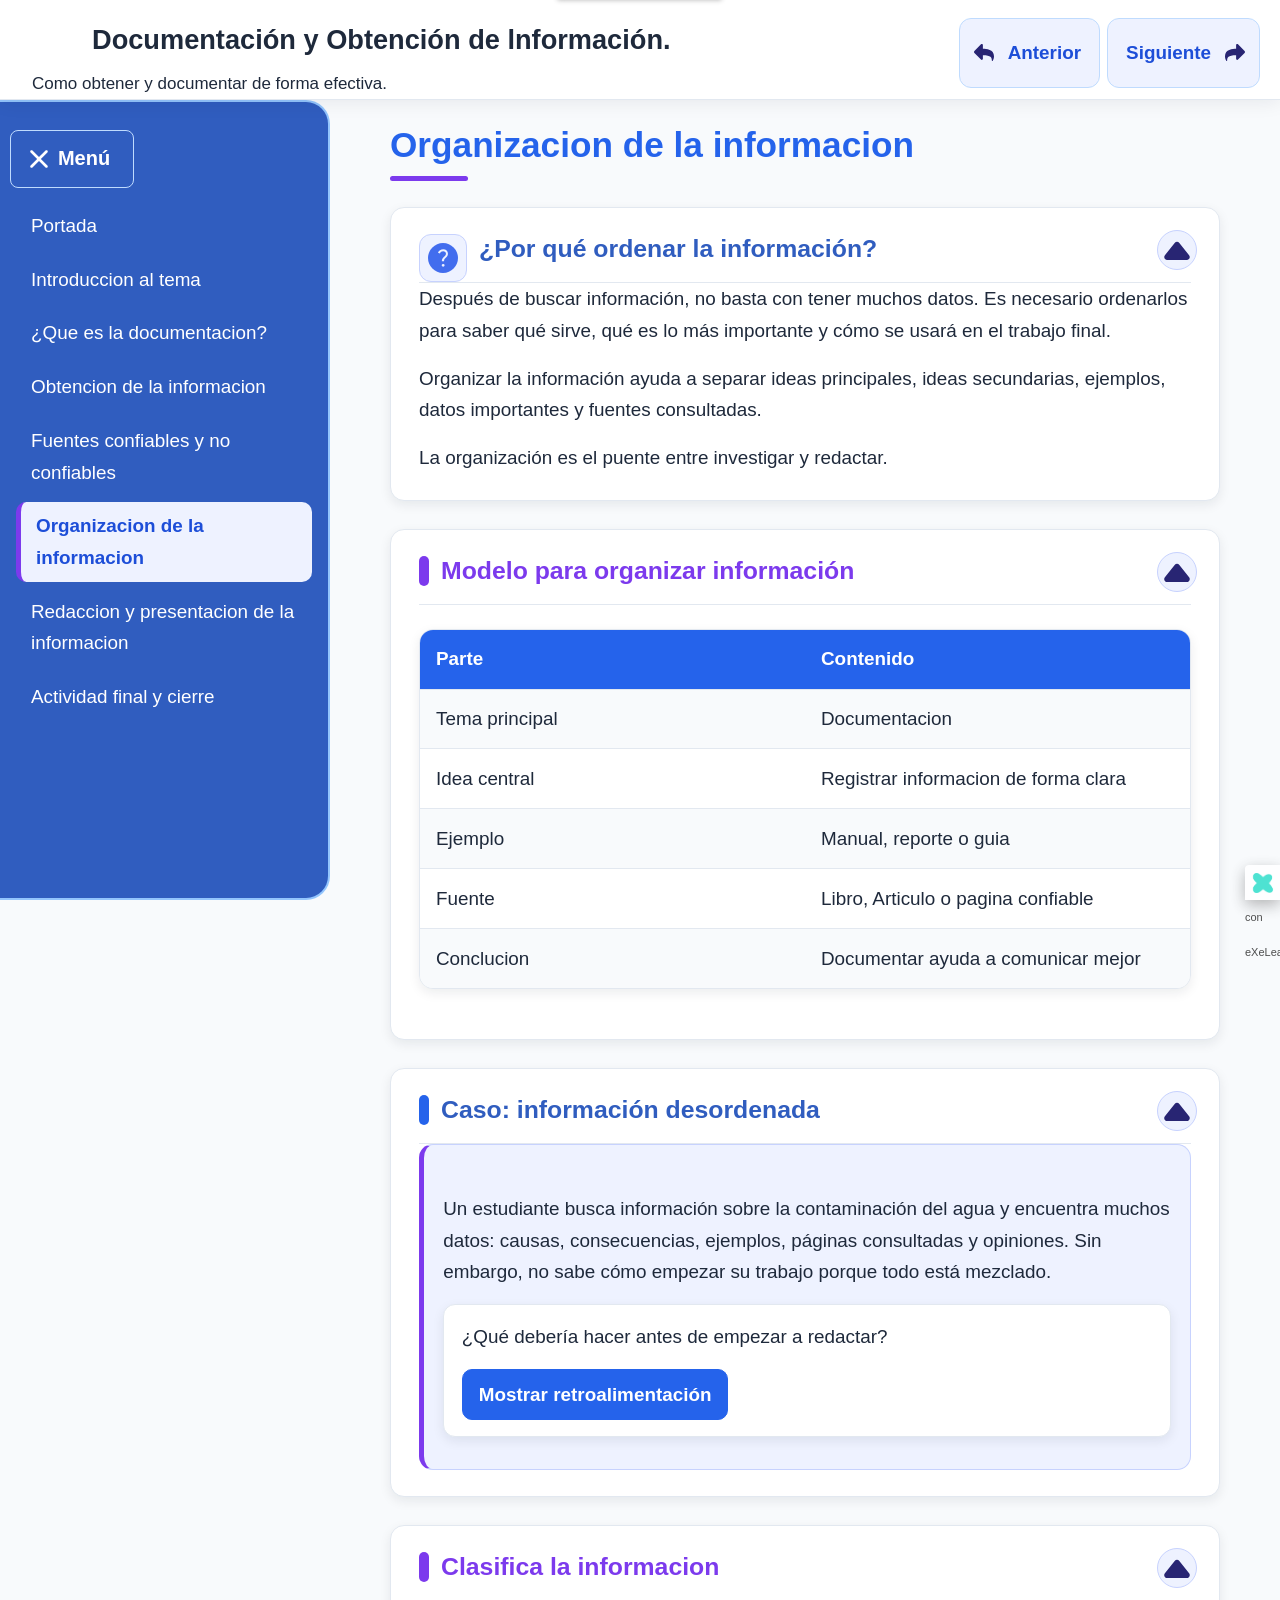
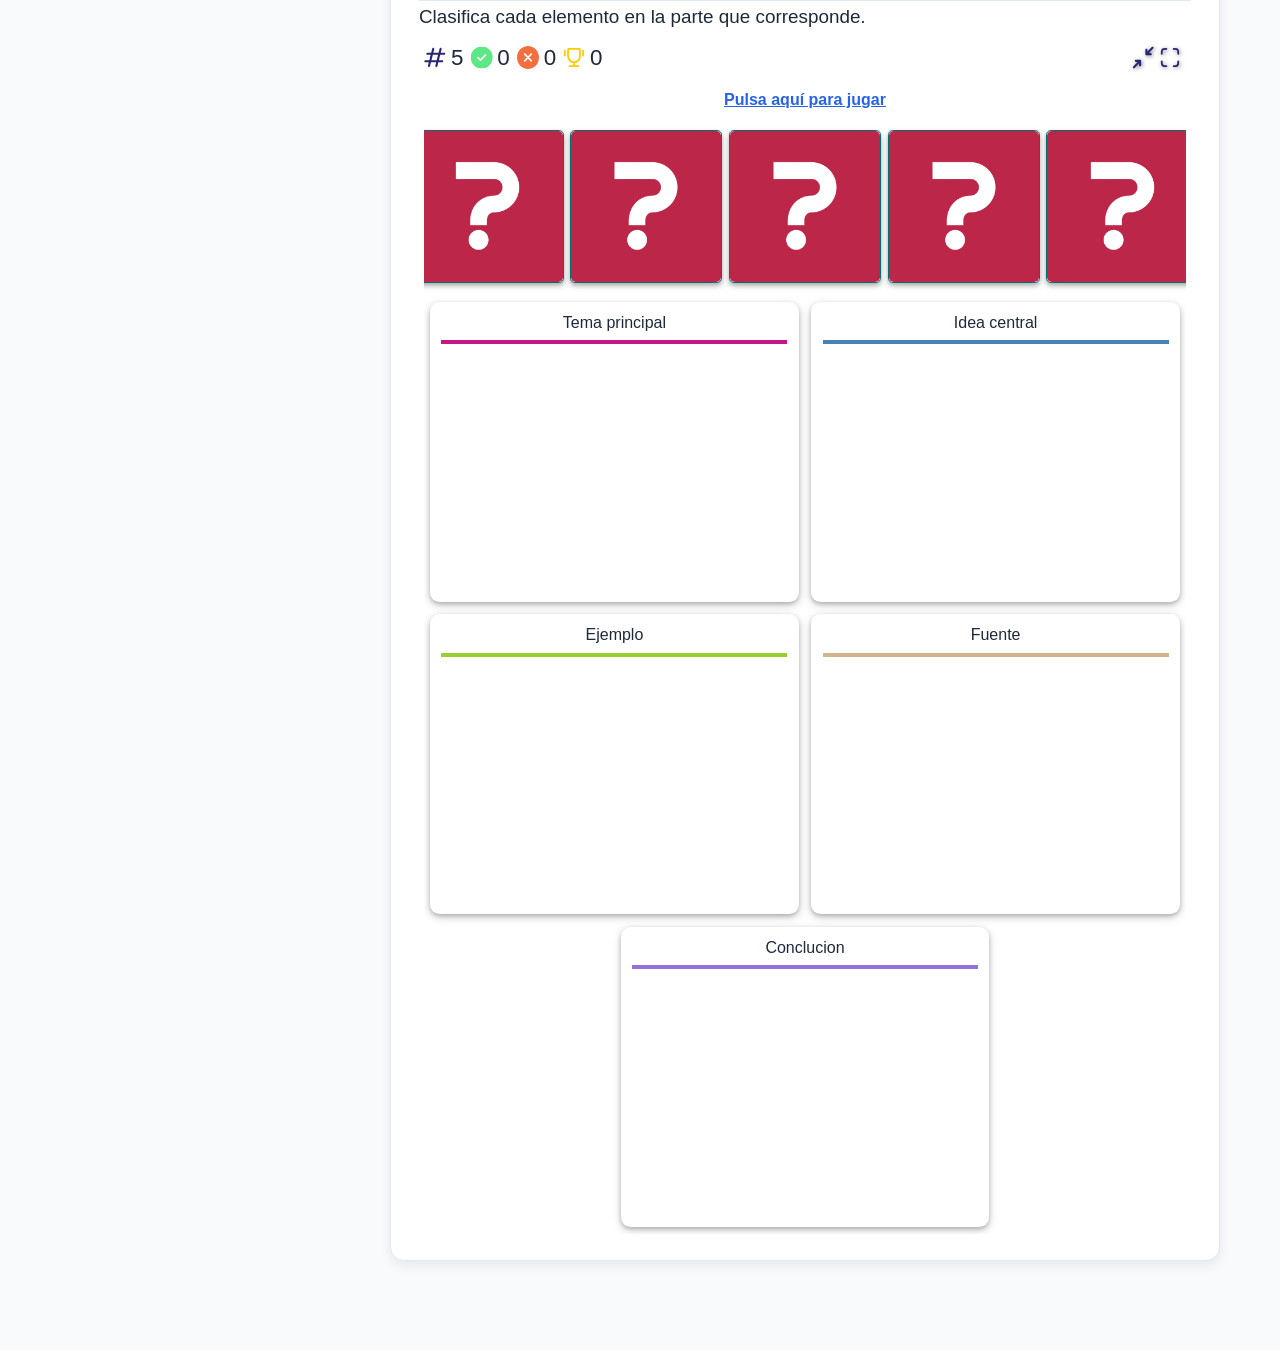
==== commit dadbe8dc: "xd" ====
--- a/html/organizacion-de-la-informacion.html
+++ b/html/organizacion-de-la-informacion.html
@@ -44,7 +44,7 @@
 <article id="block-1780632795931-3uf48lywb" class="box">
 <header class="box-head">
 <div class="box-icon exe-icon">
-<img src="../theme/icons/ask.svg" alt="">
+<img src="icons/ask.svg" alt="">
 </div>
 <h1 class="box-title">¿Por qué ordenar la información?</h1>
 <button class="box-toggle box-toggle-on" title="Toggle content">
@@ -162,4 +162,4 @@
 </div>
 <p id="made-with-eXe"> <a href="https://exelearning.net/" target="_blank" rel="noopener"> <span>Creado con eXeLearning <span>(nueva ventana)</span></span></a></p>
 </body>
-</html>+</html>
--- a/theme/style.css
+++ b/theme/style.css
@@ -1,4 +1,5 @@
 @charset "UTF-8";
+
 @font-face {
     font-family: "Fredoka";
     src: url(fonts/Fredoka-Regular.woff) format("woff");
@@ -35,12 +36,14 @@
     text-shadow: 0 0 4px rgba(21, 32, 61, .8);
 }
 
-.exe-epub .page-title, .exe-scorm .page-title, .exe-ims .page-title {
+.exe-epub .page-title,
+.exe-scorm .page-title,
+.exe-ims .page-title {
     color: #282573;
 }
 
-.page > header .package-title,
-.siteNav-off .page > header .package-title {
+.page>header .package-title,
+.siteNav-off .page>header .package-title {
     padding-left: 24px;
     width: calc(100% - 470px);
     white-space: nowrap;
@@ -50,8 +53,8 @@
     line-height: 1.2em;
 }
 
-.exe-teacher-mode-toggler .page > header .package-title,
-.exe-teacher-mode-toggler.siteNav-off .page > header .package-title {
+.exe-teacher-mode-toggler .page>header .package-title,
+.exe-teacher-mode-toggler.siteNav-off .page>header .package-title {
     width: calc(100% - 550px);
 }
 
@@ -61,13 +64,13 @@
     width: 100%;
 }
 
-.exe-scorm .page > header .package-title,
-.exe-scorm .siteNav-off .page > header .package-title,
-.exe-ims .page > header .package-title,
-.exe-ims .siteNav-off .page > header .package-title,
-.exe-epub .page > header .package-title,
-.exe-epub .siteNav-off .page > header .package-title,
-.exe-ims .page > header .package-title,
+.exe-scorm .page>header .package-title,
+.exe-scorm .siteNav-off .page>header .package-title,
+.exe-ims .page>header .package-title,
+.exe-ims .siteNav-off .page>header .package-title,
+.exe-epub .page>header .package-title,
+.exe-epub .siteNav-off .page>header .package-title,
+.exe-ims .page>header .package-title,
 .exe-single-page .package-header .package-title {
     width: 100%;
 }
@@ -88,7 +91,7 @@
     overflow: hidden;
 }
 
-.siteNav-off .page > header .package-subtitle {
+.siteNav-off .page>header .package-subtitle {
     left: 24px;
 }
 
@@ -101,17 +104,17 @@
 
 body:has(.package-subtitle) .package-title,
 body.exe-single-page:has(.package-subtitle) .package-node h1 {
-    position:relative;
+    position: relative;
     top: -.2em;
 }
 
 main header:not(#head) {
-    padding: 0 !important;
+    /* padding: 0 !important; */
     margin: 0 !important;
     max-width: none !important;
 }
 
-.page > header {
+.page>header {
     position: fixed;
     top: 0;
     right: 0;
@@ -125,7 +128,7 @@
     border-bottom: 2px solid #282573;
 }
 
-.page > header .package-title,
+.page>header .package-title,
 .exe-single-page .package-header .package-title {
     padding-left: 32px;
     color: #282573;
@@ -147,7 +150,7 @@
 
 body.exe-scorm .package-title,
 body.exe-ims .package-title,
-body.exe-epub .package-title{
+body.exe-epub .package-title {
     position: absolute;
     top: 24px;
     left: 0;
@@ -160,7 +163,8 @@
 body.exe-ims .package-subtitle,
 body.exe-epub .package-subtitle {
     position: absolute;
-    clip: rect(1px 1px 1px 1px); /* IE6, IE7 */
+    clip: rect(1px 1px 1px 1px);
+    /* IE6, IE7 */
     clip: rect(1px, 1px, 1px, 1px);
 }
 
@@ -171,6 +175,7 @@
 }
 
 @media (max-width: 750px) {
+
     body.exe-scorm .page-title,
     body.exe-ims .page-title,
     body.exe-epub .page-title {
@@ -185,6 +190,7 @@
 .exe-content a {
     color: #0d77d1;
 }
+
 .exe-content a:hover,
 .exe-content a:focus {
     color: #0a60ab;
@@ -192,17 +198,20 @@
 }
 
 /* Effects */
-.exe-accordion .fx-accordion-title, 
+.exe-accordion .fx-accordion-title,
 .fx-pagination .fx-current a {
-    background-color:#180051;
-}
-.exe-fx a{
+    background-color: #180051;
+}
+
+.exe-fx a {
     color: #3F0D78;
 }
+
 .exe-fx a:hover,
 .exe-fx a:focus {
     color: #7219C6;
 }
+
 .exe-download-package-link a {
     background: #282573;
     color: #fff;
@@ -268,6 +277,7 @@
 #node-content-container.exe-content .box {
     border: 1px dotted #ddd;
 }
+
 #node-content-container.exe-content .box.hidden-idevices {
     border-style: solid;
 }
@@ -289,7 +299,7 @@
 }
 
 .exe-content .box.teacher-only header {
-  border-bottom-color: #282573;
+    border-bottom-color: #282573;
 }
 
 .exe-content article.box .idevice_node.teacher-only {
@@ -309,7 +319,7 @@
 
 .exe-web-site .page-content,
 #exe-client-search,
-.exe-web-site main > header,
+.exe-web-site main>header,
 .exe-export .exe-content {
     max-width: 1280px;
     padding: 0 60px;
@@ -325,6 +335,7 @@
     max-width: 1280px;
     margin: 0 auto;
 }
+
 .exe-single-page .exe-content main {
     padding-top: 4em;
 }
@@ -346,6 +357,7 @@
 body.exe-export.exe-epub .exe-content {
     padding: 0 40px;
 }
+
 .exe-content.cover-on .exe-interactive-video,
 .exe-content .exe-interactive-video {
     width: 100%;
@@ -354,6 +366,7 @@
 .exe-export main {
     padding-top: 1.5em;
 }
+
 .exe-web-site main {
     padding-top: 4.5em;
 }
@@ -376,31 +389,35 @@
     border-right: 2px solid #6d68d9;
     border-bottom: 2px solid #6d68d9;
 }
+
 #siteNav::-webkit-scrollbar {
     display: none;
 }
 
-#siteNav > ul {
+#siteNav>ul {
     max-height: calc(100vh - 230px);
     overflow-y: auto;
     margin: 0;
     padding: 0;
 }
 
-#siteNav > ul::-webkit-scrollbar {
+#siteNav>ul::-webkit-scrollbar {
     display: none;
 }
 
 #siteNav .other-section {
     display: none;
 }
+
 #sidebar-nav.fixed,
 #sidebar-nav {
     position: fixed;
 }
+
 body.siteNav-off #siteNav {
     left: -330px;
 }
+
 .exe-web-site main.page {
     box-sizing: border-box;
     width: 100%;
@@ -408,12 +425,14 @@
     padding-bottom: 24px;
     transition: padding 0.3s ease;
 }
+
 .exe-web-site #siteFooter {
     padding-left: 390px;
     padding-right: 60px;
     padding-bottom: 2em;
     transition: padding 0.3s ease;
 }
+
 body.exe-web-site.siteNav-off #siteFooter {
     padding-right: 0;
 }
@@ -423,10 +442,12 @@
 .exe-epub #siteFooter {
     padding-bottom: 40px;
 }
+
 body.siteNav-off main.page,
 body.siteNav-off #siteFooter {
     padding-left: 20px;
 }
+
 #siteNav ul,
 #siteNav li {
     margin: 0;
@@ -470,6 +491,7 @@
     background: #ffcc00 url(img/book_color.svg) no-repeat 8px center !important;
     color: #282573;
 }
+
 #siteNav a.highlighted-link:focus {
     background: #ffcc00 url(img/book_color.svg) no-repeat 8px center !important;
     color: #282573;
@@ -504,28 +526,30 @@
 }
 
 .daddy {
-    background: #282573 url(img/arrow_down_menu.svg) no-repeat right 16px center /
-        22px !important;
-}
+    background: #282573 url(img/arrow_down_menu.svg) no-repeat right 16px center / 22px !important;
+}
+
 .active .active.daddy {
     background: #ffd940 url(img/arrow.svg) no-repeat right 16px center / 22px !important;
 }
+
 .active .daddy {
-    background: #ffe580 url(img/arrow_down.svg) no-repeat right 16px center /
-        22px !important;
-}
-#siteNav .current-page-parent > .daddy {
+    background: #ffe580 url(img/arrow_down.svg) no-repeat right 16px center / 22px !important;
+}
+
+#siteNav .current-page-parent>.daddy {
     background: #ffe580 url(img/arrow.svg) no-repeat right 16px center / 22px !important;
     margin-bottom: 6px;
 }
+
 .current-page-parent .daddy {
-    background: #ffe580 url(img/arrow_down.svg) no-repeat right 16px center /
-        22px !important;
-}
+    background: #ffe580 url(img/arrow_down.svg) no-repeat right 16px center / 22px !important;
+}
+
 .daddy:hover {
-    background: #ffd940 url(img/arrow_down.svg) no-repeat right 16px center /
-        22px !important;
-}
+    background: #ffd940 url(img/arrow_down.svg) no-repeat right 16px center / 22px !important;
+}
+
 .active.daddy:hover {
     background: #ffd940 url(img/arrow.svg) no-repeat right 16px center / 22px !important;
 }
@@ -557,11 +581,13 @@
     filter: grayscale(1);
     cursor: not-allowed;
 }
+
 .nav-buttons .nav-button-left {
     background-position: left 14px center;
     padding-left: 48px;
     right: 180px;
 }
+
 .nav-buttons .nav-button-right {
     background-position: right 14px center;
     padding-right: 48px;
@@ -578,6 +604,7 @@
     text-decoration: none;
     color: #282573;
 }
+
 button#siteNavToggler {
     left: 10px;
     top: 130px;
@@ -593,6 +620,7 @@
     background-color: #1c1a56;
     z-index: 2;
 }
+
 body.siteNav-off button#siteNavToggler {
     left: 0;
     top: 130px;
@@ -600,6 +628,7 @@
     border-radius: 0 8px 8px 0;
     background: #ffcc00 url(img/menu_closed.svg) no-repeat 16px / 32px;
 }
+
 body.siteNav-off button#siteNavToggler:hover {
     background-color: #ebb800;
 }
@@ -621,7 +650,8 @@
 #exe-client-search-reset span,
 #packageLicense .license-label {
     position: absolute;
-    clip: rect(1px 1px 1px 1px); /* IE6, IE7 */
+    clip: rect(1px 1px 1px 1px);
+    /* IE6, IE7 */
     clip: rect(1px, 1px, 1px, 1px);
 }
 
@@ -641,6 +671,7 @@
 .exe-export .box {
     position: relative;
 }
+
 .exe-export .box-toggle {
     width: 40px;
     height: 40px;
@@ -702,6 +733,7 @@
     border: none;
     padding: 20px 0;
 }
+
 .exe-export #siteFooterContent {
     background-color: white;
     padding: 14px;
@@ -710,6 +742,7 @@
     max-width: 1160px;
     margin: 0 auto;
 }
+
 #siteFooterContent #packageLicense {
     margin: 0;
 }
@@ -733,9 +766,11 @@
     border: 1px solid transparent;
     border-radius: 2px;
 }
+
 #packageLicense p {
     margin: 0;
 }
+
 #packageLicense a {
     color: #666;
     text-transform: capitalize;
@@ -746,36 +781,45 @@
     overflow: hidden;
     line-height: 15px;
 }
+
 #packageLicense a:hover,
 #packageLicense a:focus {
     text-decoration: none;
     color: #b04721;
 }
+
 #packageLicense.propietary {
     position: absolute;
     overflow: hidden;
     clip: rect(0, 0, 0, 0);
     height: 0;
 }
+
 #packageLicense.cc {
     padding: 0 20px 0 90px;
     background: url(img/licenses.gif) no-repeat 0 0;
 }
+
 #packageLicense.cc-by-sa {
     background-position: 0 -100px;
 }
+
 #packageLicensea.cc-by-nd {
     background-position: 0 -200px;
 }
+
 #packageLicense.cc-by-nc {
     background-position: 0 -300px;
 }
+
 #packageLicense.cc-by-nc-sa {
     background-position: 0 -400px;
 }
+
 #packageLicense.cc-by-nc-nd {
     background-position: 0 -500px;
 }
+
 #packageLicense.cc-0 {
     background-position: 0 -600px;
 }
@@ -790,6 +834,7 @@
     border-radius: 4px;
     transition: 0.5s ease;
 }
+
 .exe-content .iDevice_buttons input:hover,
 .exe-content .iDevice_buttons input:focus,
 .exe-content .iDevice_buttons button:hover,
@@ -829,9 +874,11 @@
 body.exe-search-on button#searchBarTogger {
     display: inline-block;
 }
+
 #exe-client-search-form p {
     margin-top: 4em;
 }
+
 #exe-client-search-form p {
     display: flex;
     width: 100%;
@@ -849,6 +896,7 @@
     height: 48px;
     display: none;
 }
+
 body.siteNav-off button#searchBarTogger {
     top: 220px;
     left: 0px;
@@ -856,16 +904,19 @@
     border-radius: 0 8px 8px 0;
     display: none;
 }
+
 #exe-client-search {
     display: none;
     margin-bottom: 30px;
 }
+
 #exe-client-search-text {
     flex: 1 1 auto;
     min-width: 0;
     display: inline;
     height: 48px;
 }
+
 #exe-client-search-submit {
     text-indent: -999em;
     background: #ffcc00 url(img/search.svg) no-repeat center / 28px;
@@ -873,6 +924,7 @@
     border-radius: 4px;
     background-position: center;
 }
+
 #exe-client-search-reset.visible {
     background: #282573 url(img/menu_open.svg) no-repeat center / 28px;
     background-size: auto 40px;
@@ -880,28 +932,34 @@
     vertical-align: middle;
     border-radius: 4px;
 }
+
 #exe-client-search-submit,
 #exe-client-search-reset.visible {
     height: 48px;
     flex: 0 0 48px;
 }
+
 #exe-client-search-reset:hover,
 #exe-client-search-reset:focus {
     opacity: 1;
 }
+
 #exe-client-search-submit:hover,
 #exe-client-search-submit:focus {
     background-color: #ffcc00;
 }
+
 #exe-client-search-results-list ul,
 #exe-client-search-results-list li {
     margin: 2em 0;
     padding: 0;
     list-style: none;
 }
+
 #exe-client-search-results-list li {
     margin: 0 0 1em 0;
 }
+
 #exe-client-search-results-list p {
     margin-top: 2em;
 }
@@ -930,32 +988,40 @@
     background-position: right center;
     background-size: 28px;
 }
+
 .exe-single-page #teacher-mode-toggler-wrapper {
     right: 20px;
 }
+
 #teacher-mode-toggler-wrapper .form-check-label {
     position: absolute;
-    clip: rect(1px 1px 1px 1px); /* IE6, IE7 */
+    clip: rect(1px 1px 1px 1px);
+    /* IE6, IE7 */
     clip: rect(1px, 1px, 1px, 1px);
 }
+
 #teacher-mode-toggler-wrapper .form-check-input {
     width: 2.6em;
     height: 1.4em;
 }
+
 #teacher-mode-toggler-wrapper .form-check-input:checked {
     background-color: #ffcc00;
     border-color: #ffcc00;
 }
+
 #teacher-mode-toggler-wrapper .form-check-input:focus {
     border-color: #ffcc00;
     box-shadow: 0 0 0 0.25rem rgba(255, 204, 0, 0.25);
 }
+
 #teacher-mode-toggler-wrapper .form-check-input:focus {
     background-image: url(img/switch.svg);
     background-size: 19px;
     background-repeat: no-repeat;
     background-position: left 1.6px center;
 }
+
 .mode-teacher #teacher-mode-toggler-wrapper .form-check-input:focus {
     background-image: url(img/switch_white.svg);
     background-position: right 1.6px center;
@@ -967,6 +1033,7 @@
     .siteNav-off #siteNavToggler .sr-av {
         display: none;
     }
+
     .siteNav-off #siteNavToggler {
         width: 50px;
     }
@@ -976,10 +1043,12 @@
     body.cover-on #activity {
         width: 100% !important;
     }
+
     #activity {
         width: 100%;
         margin: 0 auto;
     }
+
     #activity #player {
         width: 100% !important;
         max-width: 100% !important;
@@ -1005,20 +1074,23 @@
         background-position: center;
     }
 
-    .page > header .package-title,
-    .siteNav-off .page > header .package-title {
+    .page>header .package-title,
+    .siteNav-off .page>header .package-title {
         width: calc(100% - 240px);
     }
+
     body.exe-teacher-mode-toggler.exe-web-site .page-counter,
     .exe-web-site .page-counter {
         left: auto;
         right: 193px;
         top: 5px;
     }
+
     .exe-search-on .nav-buttons .nav-button-left,
     .exe-search-on .nav-buttons .nav-button-right {
         top: 12px;
     }
+
     .page-counter-label {
         display: none;
     }
@@ -1026,28 +1098,34 @@
     #teacher-mode-toggler-wrapper {
         right: 182px;
     }
+
     #teacher-mode-toggler-wrapper:hover {
         background-color: transparent;
     }
+
     #teacher-mode-toggler-wrapper .form-check-input {
         margin: 0 !important;
     }
-    .exe-teacher-mode-toggler .page > header .package-title,
-    .exe-teacher-mode-toggler.siteNav-off .page > header .package-title {
+
+    .exe-teacher-mode-toggler .page>header .package-title,
+    .exe-teacher-mode-toggler.siteNav-off .page>header .package-title {
         width: calc(100% - 280px);
     }
 }
 
 @media (max-width: 750px) {
+
     .exe-web-site .page-content,
     #exe-client-search {
         padding: 0 20px;
     }
+
     #sidebar-nav {
         position: static !important;
         width: 100%;
         padding: 200px 0 0 0;
     }
+
     #siteNav {
         float: none;
         border-right: 0;
@@ -1059,20 +1137,24 @@
         position: static;
         border: 0;
     }
+
     body.siteNav-off #siteNav {
         display: none;
     }
+
     #siteNav a {
         width: 100%;
         max-width: none;
     }
+
     button#siteNavToggler {
-        background: #fff url(img/menu_open_color.svg) no-repeat 12px center /
-            32px;
-    }
+        background: #fff url(img/menu_open_color.svg) no-repeat 12px center / 32px;
+    }
+
     body.siteNav-off button#siteNavToggler {
         background: #fff url(img/menu_closed.svg) no-repeat 12px center / 32px;
     }
+
     body.siteNav-off button#siteNavToggler,
     button#siteNavToggler {
         position: absolute;
@@ -1087,10 +1169,12 @@
         height: 26px;
         padding: 16px;
     }
+
     button#siteNavToggler:hover,
     body.siteNav-off button#siteNavToggler:hover {
         background-color: #ffcc00;
     }
+
     button#siteNavToggler span,
     button#siteNavToggler .sr-av {
         display: block;
@@ -1103,10 +1187,12 @@
         position: relative;
         top: -2px;
     }
+
     .exe-web-site main.page {
         padding-left: 0;
         padding-top: 0;
     }
+
     body.siteNav-off button#siteNavToggler .sr-av {
         color: #000 !important;
         text-align: left;
@@ -1124,24 +1210,28 @@
     .exe-web-site .exe-content .box {
         margin-top: 20px;
     }
+
     /* .page > header,
     .siteNav-off .page > header{
         background: #fff url(img/logo_responsive.png) no-repeat 32px 15px/ 32px;
     } */
-    .page > header .package-title,
-    .siteNav-off .page > header .package-title,
+    .page>header .package-title,
+    .siteNav-off .page>header .package-title,
     .exe-single-page .package-header .package-title {
         padding-left: 24px;
     }
+
     .siteNav-off #siteNavToggler .sr-av {
         display: inline-block;
         width: 100% !important;
     }
+
     .exe-search-on.siteNav-off button#siteNavToggler,
     .exe-search-on button#siteNavToggler {
         right: 100px;
         height: 30px;
     }
+
     body.siteNav-off button#searchBarTogger,
     body button#searchBarTogger {
         left: auto;
@@ -1153,47 +1243,58 @@
         position: absolute;
         z-index: 0;
     }
+
     #exe-client-search-text {
         height: 54px;
     }
+
     #exe-client-search-form p {
         height: 54px;
         margin-top: 1em;
     }
+
     #exe-client-search-submit {
         background: #ffcc00 no-repeat url(img/search.svg) center / 26px;
     }
+
     #exe-client-search-reset.visible {
         background: #282573 url(img/menu_open.svg) no-repeat center / 26px;
     }
+
     #exe-client-search-submit,
     #exe-client-search-reset.visible {
         height: 54px;
         flex: 0 0 54px;
     }
+
     .exe-client-search-results {
         padding-bottom: 24px !important;
     }
+
     .exe-web-site #siteFooter #siteFooterContent {
         margin: 0 auto;
     }
+
     .exe-web-site #siteFooter {
         padding: 0 20px 2em 20px !important;
     }
+
     #packageLicense {
         margin: 0 0 1em 0;
     }
 }
+
 @media (max-width: 650px) {
     html {
         font-size: 0.75rem !important;
     }
+
     /* .page > header,
     .siteNav-off .page > header{
         background: #fff url(img/logo_responsive.png) no-repeat 14px 26px/ 20px;
     } */
-    .page > header .package-title,
-    .siteNav-off .page > header .package-title {
+    .page>header .package-title,
+    .siteNav-off .page>header .package-title {
         padding-left: 24px;
         width: calc(100% - 130px);
         overflow: hidden;
@@ -1205,6 +1306,7 @@
         -webkit-line-clamp: 2;
         -webkit-box-orient: vertical;
     }
+
     .nav-buttons .nav-button-left,
     .nav-buttons .nav-button-right {
         height: 50px;
@@ -1212,54 +1314,66 @@
         padding: 0;
         top: 25px !important;
     }
+
     .nav-buttons .nav-button-left {
         right: 80px;
     }
+
     #teacher-mode-toggler-wrapper {
         right: 150px;
     }
+
     #teacher-mode-toggler-wrapper .form-check-input {
         width: 2.5em;
         height: 1.5em;
     }
+
     #teacher-mode-toggler-wrapper .form-check-input:focus {
         background-size: 16px;
     }
+
     button#siteNavToggler {
-        background: #fff url(img/menu_open_color.svg) no-repeat 12px center /
-            24px;
-    }
+        background: #fff url(img/menu_open_color.svg) no-repeat 12px center / 24px;
+    }
+
     button#siteNavToggler span,
     button#siteNavToggler .sr-av,
     body.siteNav-off button#siteNavToggler .sr-av {
         padding-left: 24px;
         top: 0;
     }
+
     body.siteNav-off button#siteNavToggler {
         background: #fff url(img/menu_closed.svg) no-repeat 12px / 24px;
     }
+
     .box-title {
         width: calc(100% - 32px);
     }
+
     .exe-export .box-toggle {
         background-position: center;
         background-size: auto 24px;
         width: 32px;
         height: 32px;
     }
+
     body.siteNav-off button#searchBarTogger,
     body button#searchBarTogger {
         height: 60px;
     }
+
     body.exe-teacher-mode-toggler.exe-web-site .page-counter,
     .exe-web-site .page-counter {
         right: 104px;
         top: 4px;
     }
+
     .exe-search-on.siteNav-off button#siteNavToggler,
     .exe-search-on button#siteNavToggler {
         height: 26px;
     }
+
     .exe-single-page .package-header .package-title {
         padding-left: 20px;
         overflow: hidden;
@@ -1271,6 +1385,7 @@
         white-space: normal;
         height: auto;
     }
+
     .exe-scorm .exe-export main,
     .exe-ims .exe-export main,
     .exe-pub .exe-export main {
@@ -1282,34 +1397,42 @@
     html body.exe-export {
         background: #fff;
     }
+
     .exe-content {
         color: #000;
         padding: 0;
     }
+
     @page {
         margin: 1.5cm;
     }
+
     .exe-export .page-title {
         text-shadow: none;
     }
+
     #packageLicense.cc {
         background: none;
         padding-left: 0;
     }
+
     .exe-export .box-toggle {
         display: none;
     }
+
     /* Website */
     .exe-web-site #siteNav,
     .exe-web-site .nav-buttons,
     .exe-web-site button.toggler {
         display: none;
     }
+
     .exe-web-site #siteFooter,
     .exe-web-site main.page {
         padding-left: 0;
         padding-right: 0;
     }
+
     .exe-web-site main.page {
         padding-top: 1em;
     }
@@ -1370,14 +1493,14 @@
     margin: 0 0 1rem;
 }
 
-.page > header .package-title,
-.page > header .package-subtitle,
+.page>header .package-title,
+.page>header .package-subtitle,
 .exe-single-page .package-header .package-title {
     margin-bottom: 0.3em;
 }
 
 .exe-content p:last-child,
-.exe-content .box-content > :last-child {
+.exe-content .box-content> :last-child {
     margin-bottom: 0;
 }
 
@@ -1398,19 +1521,19 @@
 .exe-content h4,
 .exe-content h5,
 .exe-content h6,
-.page > header .package-title,
+.page>header .package-title,
 .exe-single-page .package-header .package-title {
     font-family: Montserrat, Poppins, Sora, "Segoe UI Semibold", "Segoe UI", Arial, sans-serif;
     letter-spacing: 0;
 }
 
-.page > header {
+.page>header {
     background: var(--exe-card);
     border-bottom: 1px solid var(--exe-border);
     box-shadow: 0 2px 18px rgba(15, 23, 42, 0.08);
 }
 
-.page > header .package-title,
+.page>header .package-title,
 .exe-single-page .package-header .package-title {
     color: var(--exe-text);
     font-weight: 700;
@@ -1455,7 +1578,7 @@
 #node-content-container.exe-content #node-content,
 .exe-web-site .page-content,
 #exe-client-search,
-.exe-web-site main > header {
+.exe-web-site main>header {
     max-width: 1180px;
 }
 
@@ -1618,7 +1741,7 @@
 .daddy,
 .active .active.daddy,
 .active .daddy,
-#siteNav .current-page-parent > .daddy,
+#siteNav .current-page-parent>.daddy,
 .current-page-parent .daddy,
 .daddy:hover,
 .active.daddy:hover {
@@ -1760,8 +1883,8 @@
     border-radius: 14px;
 }
 
-.box-content p > img:only-child,
-.box-content h5 > img:only-child {
+.box-content p>img:only-child,
+.box-content h5>img:only-child {
     display: block;
     margin: 0 auto;
     box-shadow: var(--exe-shadow);
@@ -1814,7 +1937,7 @@
 .exe-table tr:nth-child(2n-1) td,
 .exe-table tbody tr:nth-child(2n-1) th,
 .exe-table tbody tr:nth-child(2n) th,
-.exe-table thead + tbody tr:nth-child(2n-1) th {
+.exe-table thead+tbody tr:nth-child(2n-1) th {
     background: var(--exe-bg);
 }
 
@@ -1883,7 +2006,7 @@
     padding: 1rem 1.1rem;
 }
 
-.caseStudyContent .CSP-ActivityDiv + .CSP-ActivityDiv {
+.caseStudyContent .CSP-ActivityDiv+.CSP-ActivityDiv {
     margin-top: 1rem;
 }
 
@@ -1897,8 +2020,8 @@
     margin-bottom: 1rem;
 }
 
-.form-IDevice ul.FRMP-PREVIEW > li,
-.FormViewContainer > div[title],
+.form-IDevice ul.FRMP-PREVIEW>li,
+.FormViewContainer>div[title],
 .exe-sortableList-options li,
 .exe-sortableList-list li {
     background: var(--exe-card);
@@ -1964,7 +2087,7 @@
     margin-top: 8px;
 }
 
-#exe-index .page-content > .box:first-of-type {
+#exe-index .page-content>.box:first-of-type {
     background: linear-gradient(135deg, var(--exe-section) 0%, var(--exe-bg) 100%);
     border-color: #c7d2fe;
     box-shadow: var(--exe-shadow-strong);
@@ -1972,26 +2095,26 @@
     overflow: hidden;
 }
 
-#exe-index .page-content > .box:first-of-type .box-head {
+#exe-index .page-content>.box:first-of-type .box-head {
     border-bottom: 0;
     margin-bottom: 8px;
     padding-bottom: 0;
 }
 
-#exe-index .page-content > .box:first-of-type .box-title {
+#exe-index .page-content>.box:first-of-type .box-title {
     color: var(--exe-primary-action);
     font-size: 2.45rem !important;
     line-height: 1.08;
 }
 
-#exe-index .page-content > .box:first-of-type .box-content {
+#exe-index .page-content>.box:first-of-type .box-content {
     display: grid;
     grid-template-columns: minmax(0, 1fr) minmax(280px, 42%);
     align-items: center;
     gap: 28px;
 }
 
-#exe-index .page-content > .box:first-of-type .box-content .idevice_node:first-child {
+#exe-index .page-content>.box:first-of-type .box-content .idevice_node:first-child {
     background: rgba(255, 255, 255, 0.82);
     border: 1px solid #dbeafe;
     border-left: 5px solid var(--exe-secondary);
@@ -2000,20 +2123,20 @@
     box-shadow: var(--exe-shadow);
 }
 
-#exe-index .page-content > .box:first-of-type .box-content .idevice_node:first-child p:first-child {
+#exe-index .page-content>.box:first-of-type .box-content .idevice_node:first-child p:first-child {
     color: var(--exe-muted);
     font-family: Poppins, Nunito, "Segoe UI", Calibri, sans-serif;
     font-size: 1.16rem;
     font-weight: 600;
 }
 
-#exe-index .page-content > .box:first-of-type .box-content .idevice_node:first-child p:nth-child(2) {
+#exe-index .page-content>.box:first-of-type .box-content .idevice_node:first-child p:nth-child(2) {
     color: var(--exe-secondary);
     font-family: Poppins, Nunito, "Segoe UI", Calibri, sans-serif;
     font-weight: 600;
 }
 
-#exe-index .page-content > .box:first-of-type .box-content .idevice_node:first-child p:nth-child(3) {
+#exe-index .page-content>.box:first-of-type .box-content .idevice_node:first-child p:nth-child(3) {
     background: var(--exe-card);
     border-left: 5px solid var(--exe-primary-action);
     border-radius: 12px;
@@ -2021,26 +2144,26 @@
     padding: 0.9rem 1rem;
 }
 
-#exe-index .page-content > .box:first-of-type .box-content img {
+#exe-index .page-content>.box:first-of-type .box-content img {
     border-radius: 16px;
     box-shadow: var(--exe-shadow-strong);
 }
 
-#exe-page-mq130oj1-dtkj8na8n .page-content > .box:first-of-type {
+#exe-page-mq130oj1-dtkj8na8n .page-content>.box:first-of-type {
     background: var(--exe-activity);
     border-left: 5px solid var(--exe-success);
 }
 
-#exe-page-mq130oj1-dtkj8na8n .page-content > .box:first-of-type .box-title,
-#exe-page-mq130oj1-dtkj8na8n .page-content > .box:first-of-type strong {
+#exe-page-mq130oj1-dtkj8na8n .page-content>.box:first-of-type .box-title,
+#exe-page-mq130oj1-dtkj8na8n .page-content>.box:first-of-type strong {
     color: var(--exe-success);
 }
 
-#exe-page-mq130oj1-dtkj8na8n .page-content > .box:first-of-type .box-title::before {
+#exe-page-mq130oj1-dtkj8na8n .page-content>.box:first-of-type .box-title::before {
     background: var(--exe-success);
 }
 
-#exe-page-mq130oj1-dtkj8na8n .page-content > .box:first-of-type li::marker {
+#exe-page-mq130oj1-dtkj8na8n .page-content>.box:first-of-type li::marker {
     color: var(--exe-success);
 }
 
@@ -2079,15 +2202,15 @@
         font-size: 1.25rem !important;
     }
 
-    #exe-index .page-content > .box:first-of-type {
+    #exe-index .page-content>.box:first-of-type {
         padding: 22px;
     }
 
-    #exe-index .page-content > .box:first-of-type .box-title {
+    #exe-index .page-content>.box:first-of-type .box-title {
         font-size: 1.8rem !important;
     }
 
-    #exe-index .page-content > .box:first-of-type .box-content {
+    #exe-index .page-content>.box:first-of-type .box-content {
         grid-template-columns: 1fr;
     }
 
@@ -2484,6 +2607,7 @@
 }
 
 @keyframes landingFloat {
+
     0%,
     100% {
         translate: 0 0;
@@ -2495,6 +2619,7 @@
 }
 
 @keyframes landingMeter {
+
     0%,
     100% {
         width: 58%;
@@ -2506,6 +2631,7 @@
 }
 
 @keyframes landingPaper {
+
     0%,
     100% {
         translate: 0 0;
@@ -2517,6 +2643,7 @@
 }
 
 @media (prefers-reduced-motion: reduce) {
+
     #exe-index .landing-console,
     #exe-index .landing-meter span,
     #exe-index .landing-paper {
@@ -2608,4 +2735,4 @@
     #exe-index .landing-map-grid {
         grid-template-columns: 1fr;
     }
-}
+}
